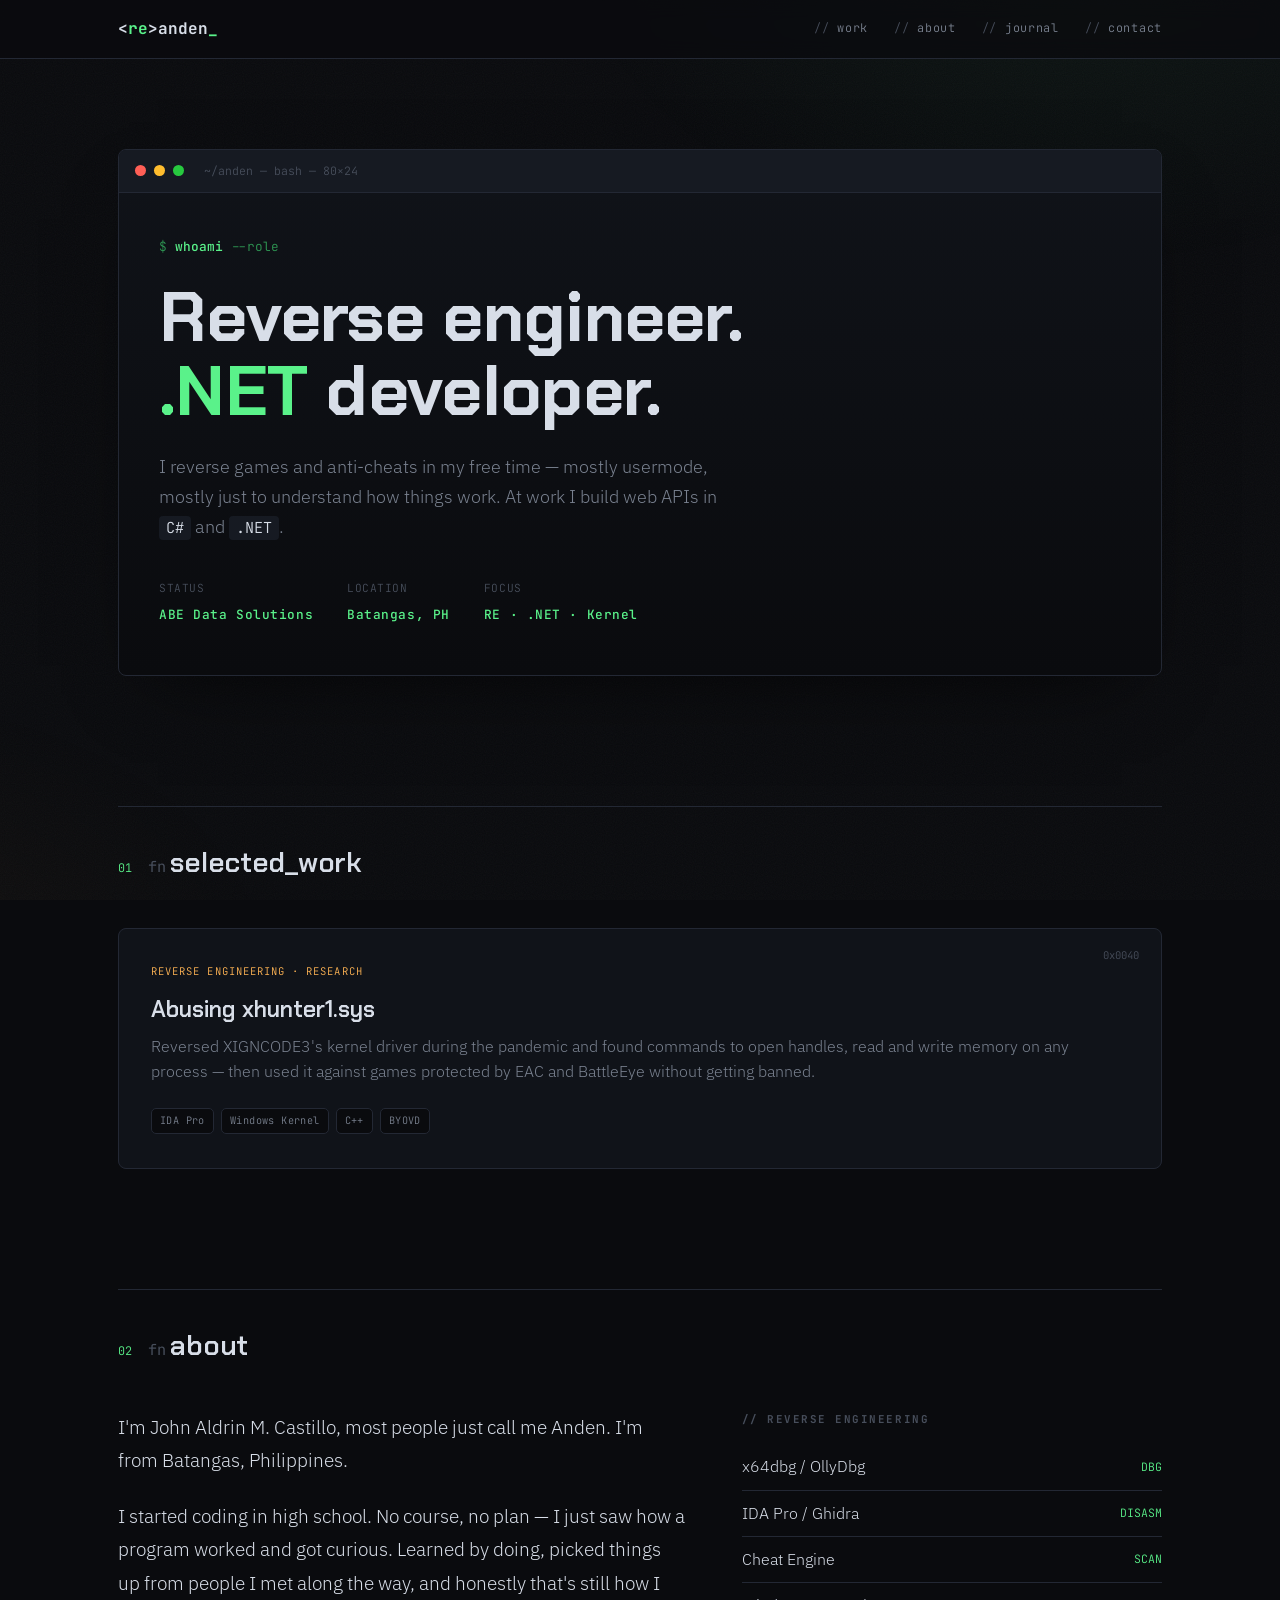
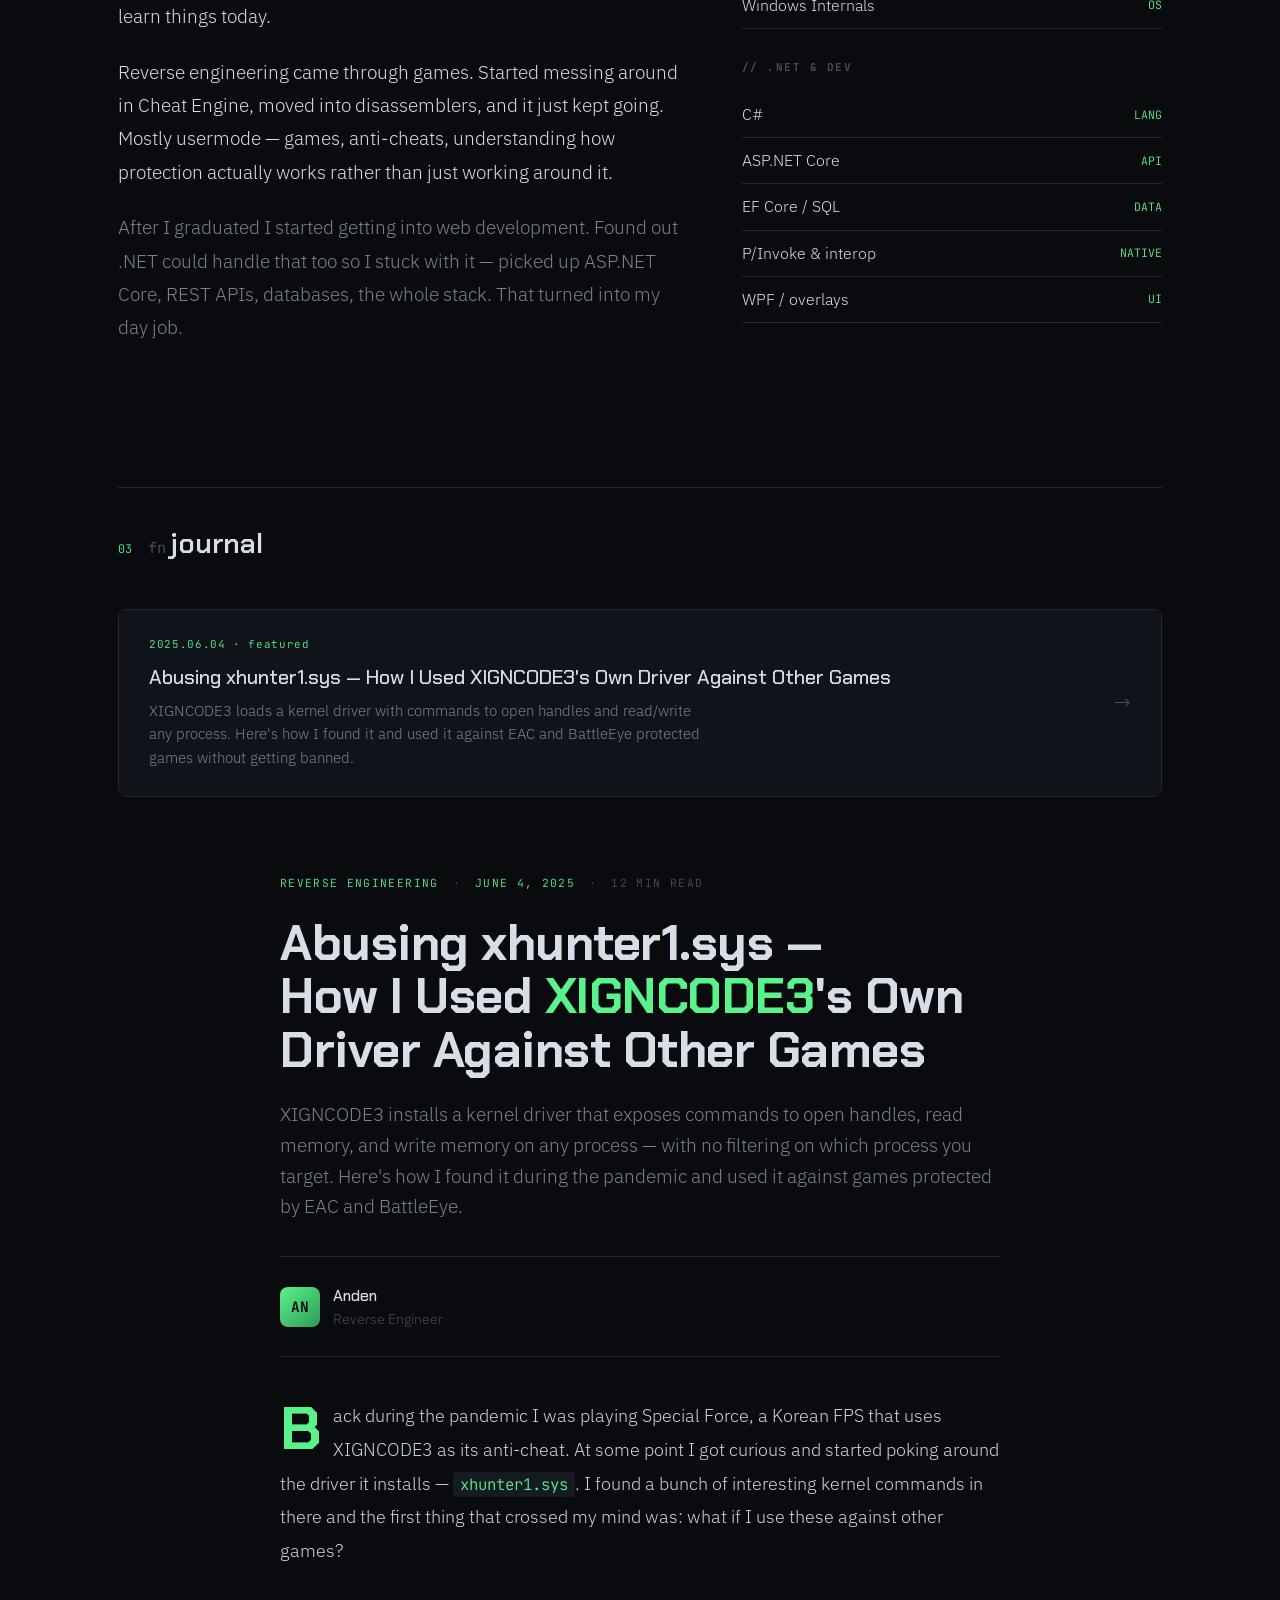
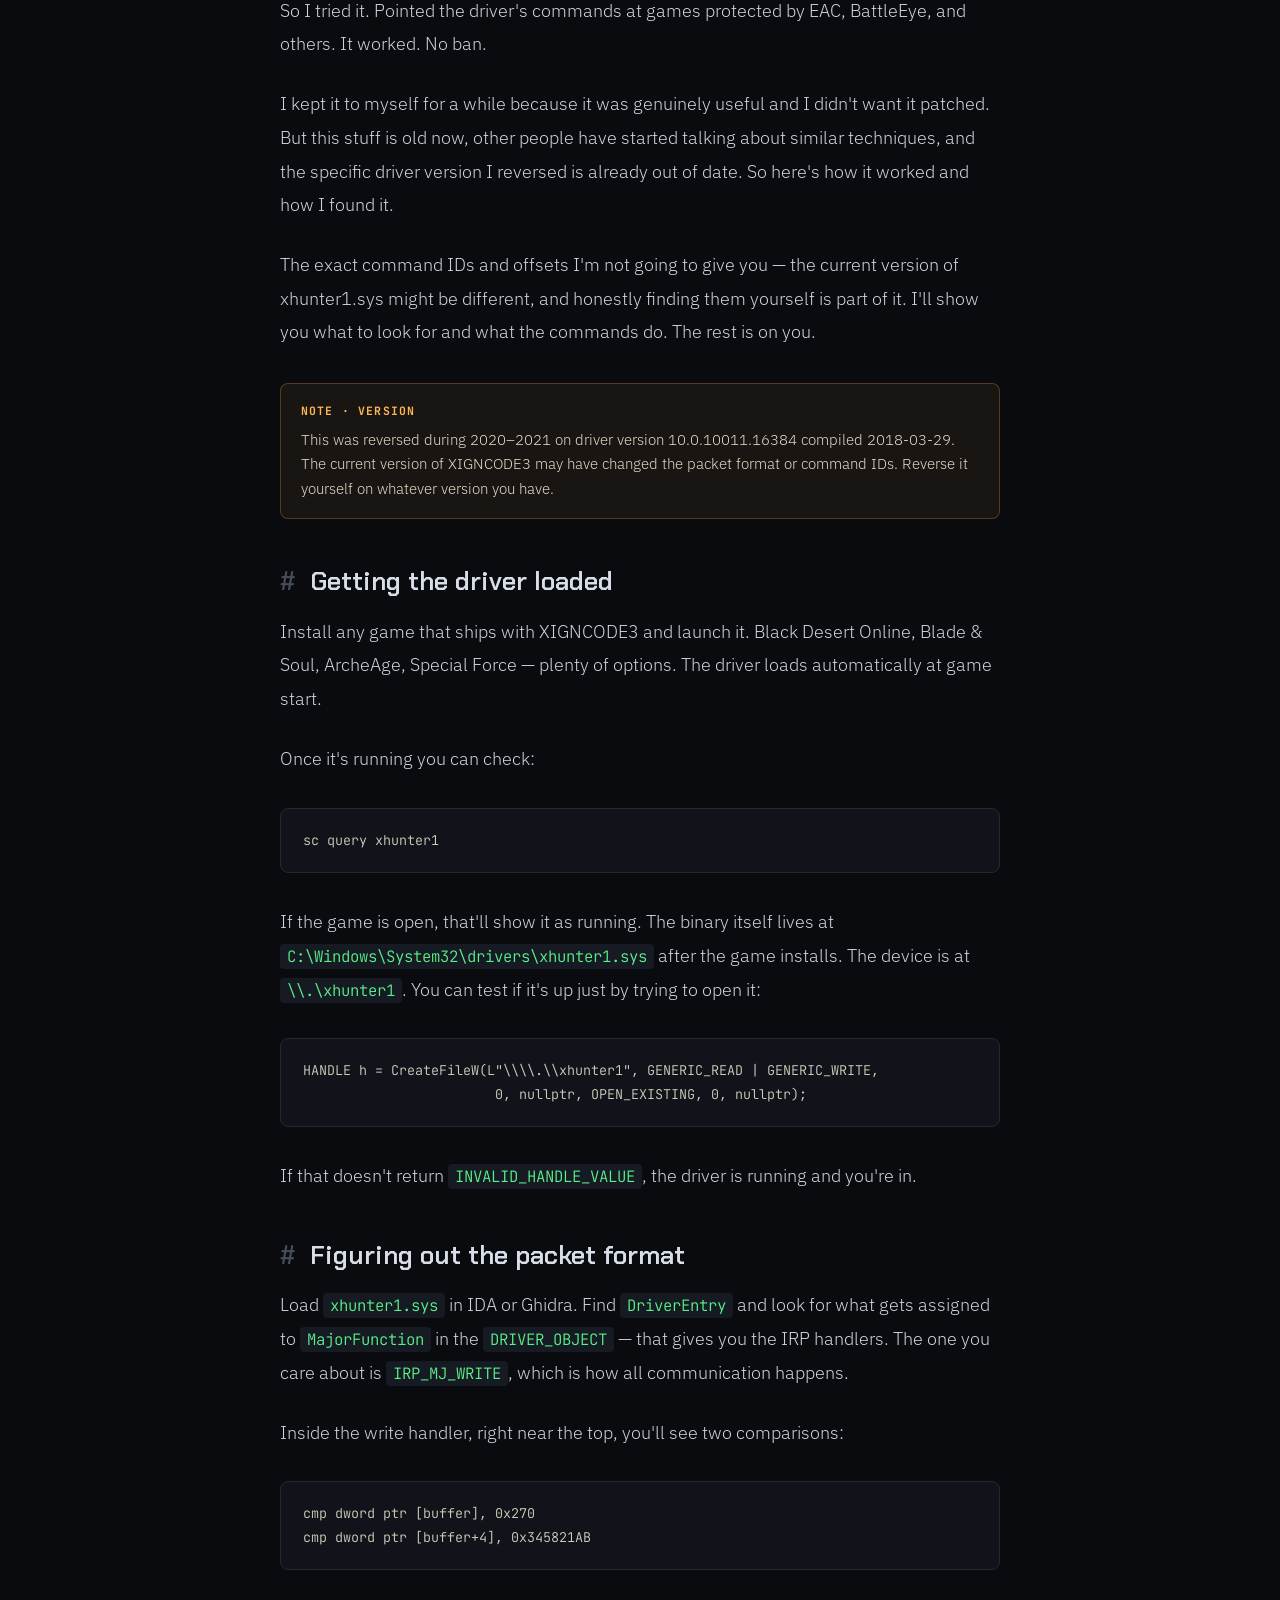
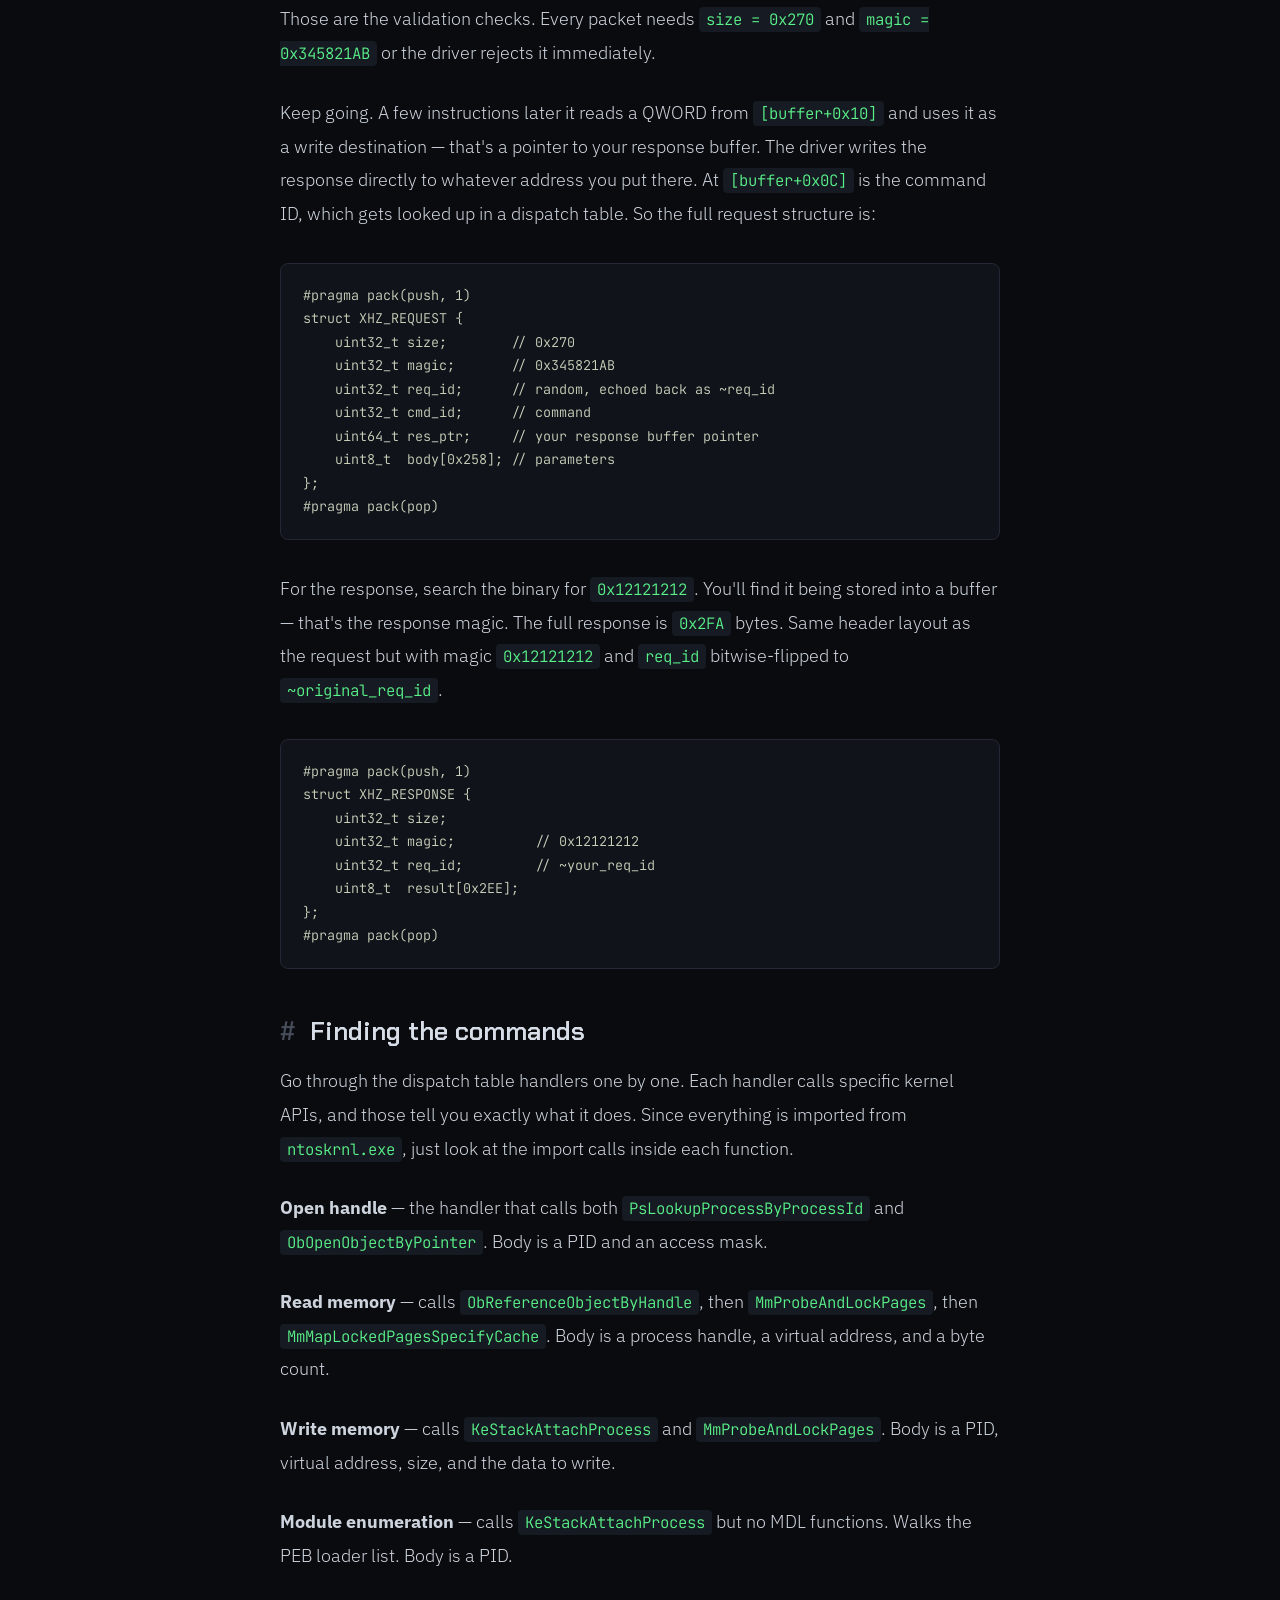
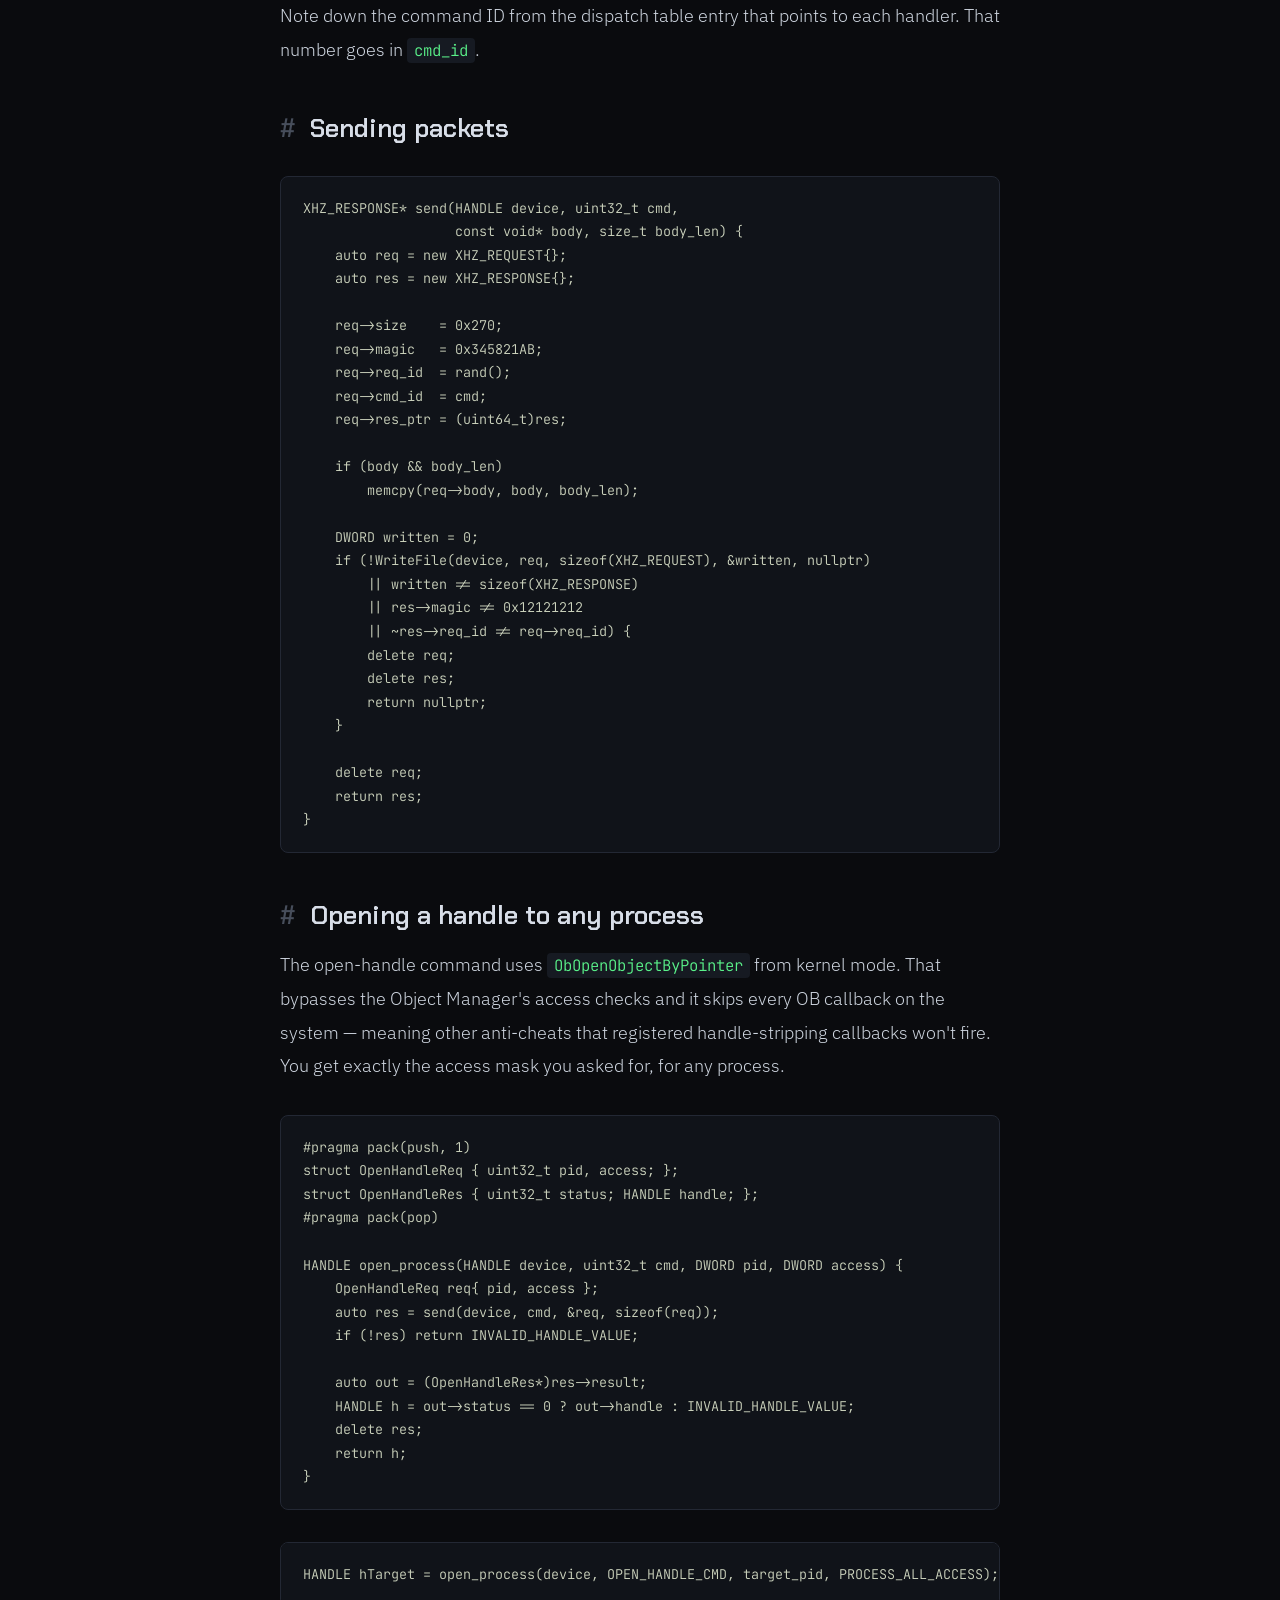
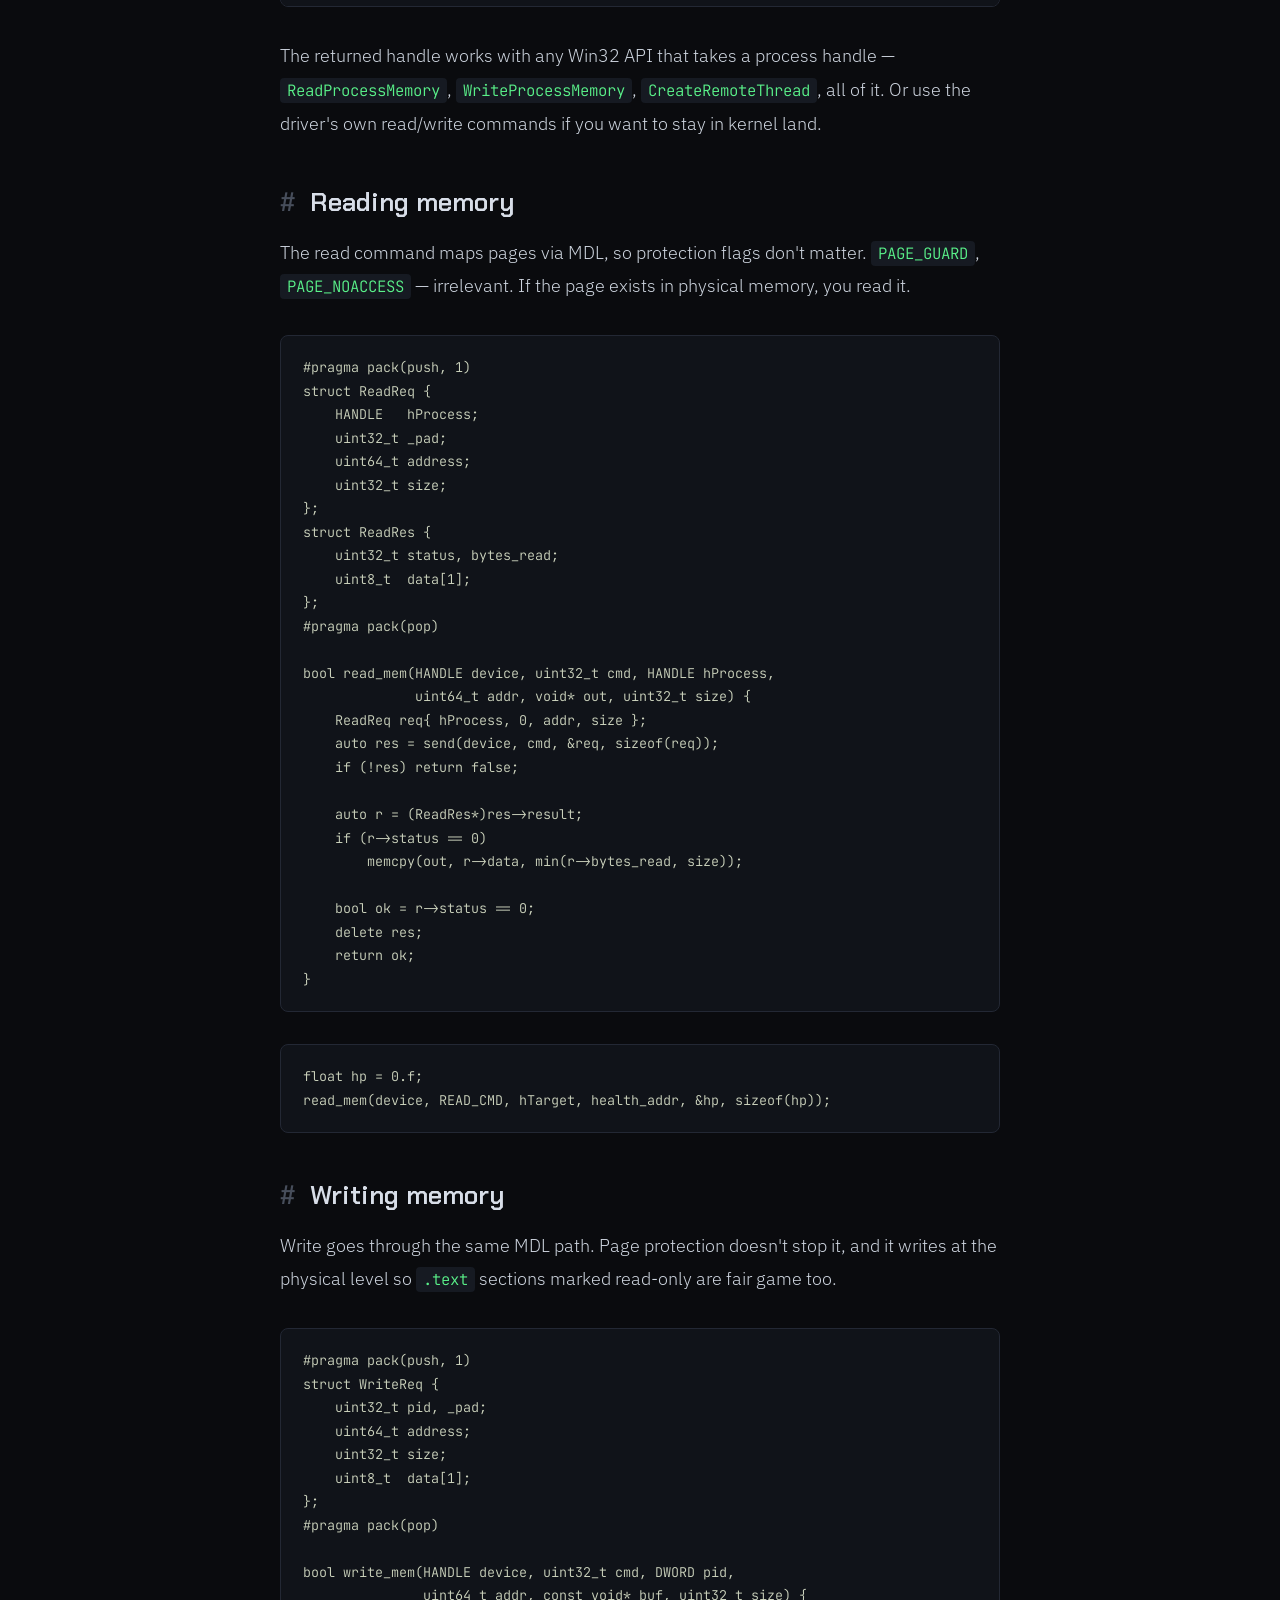
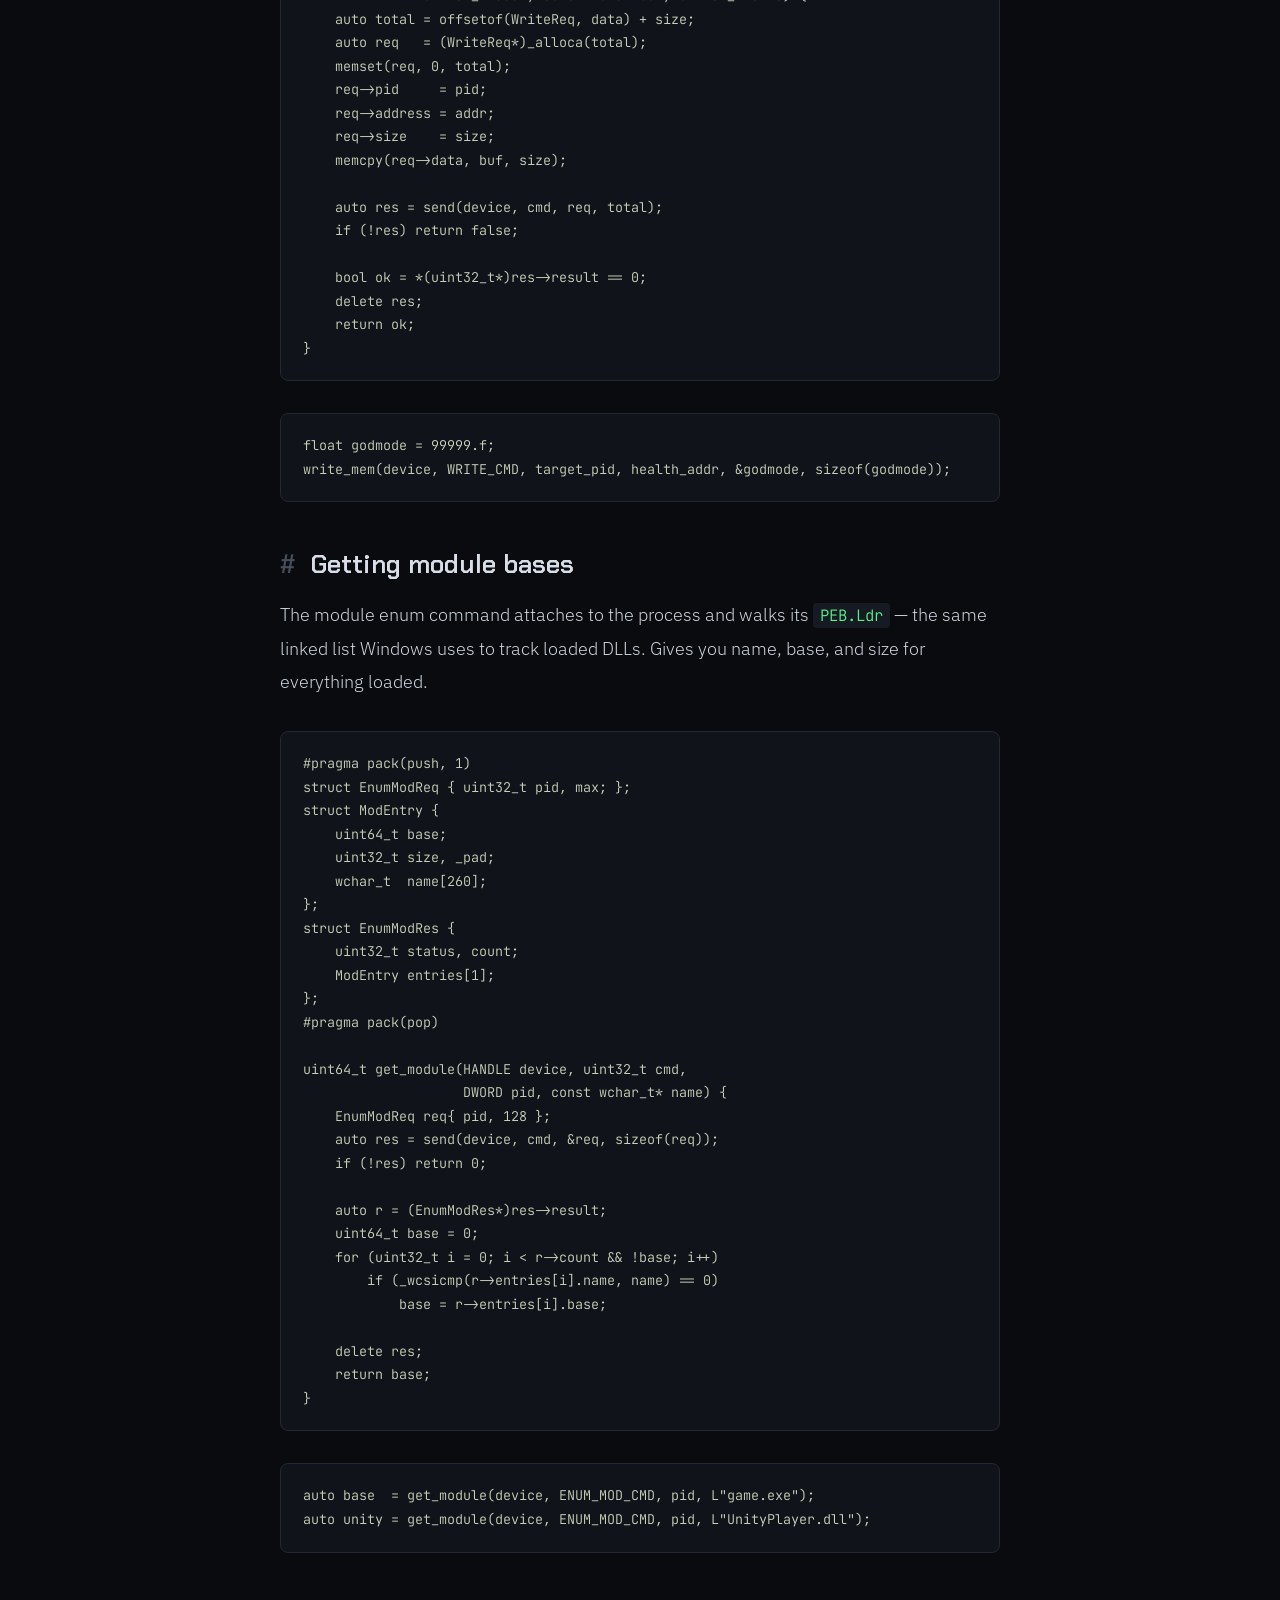
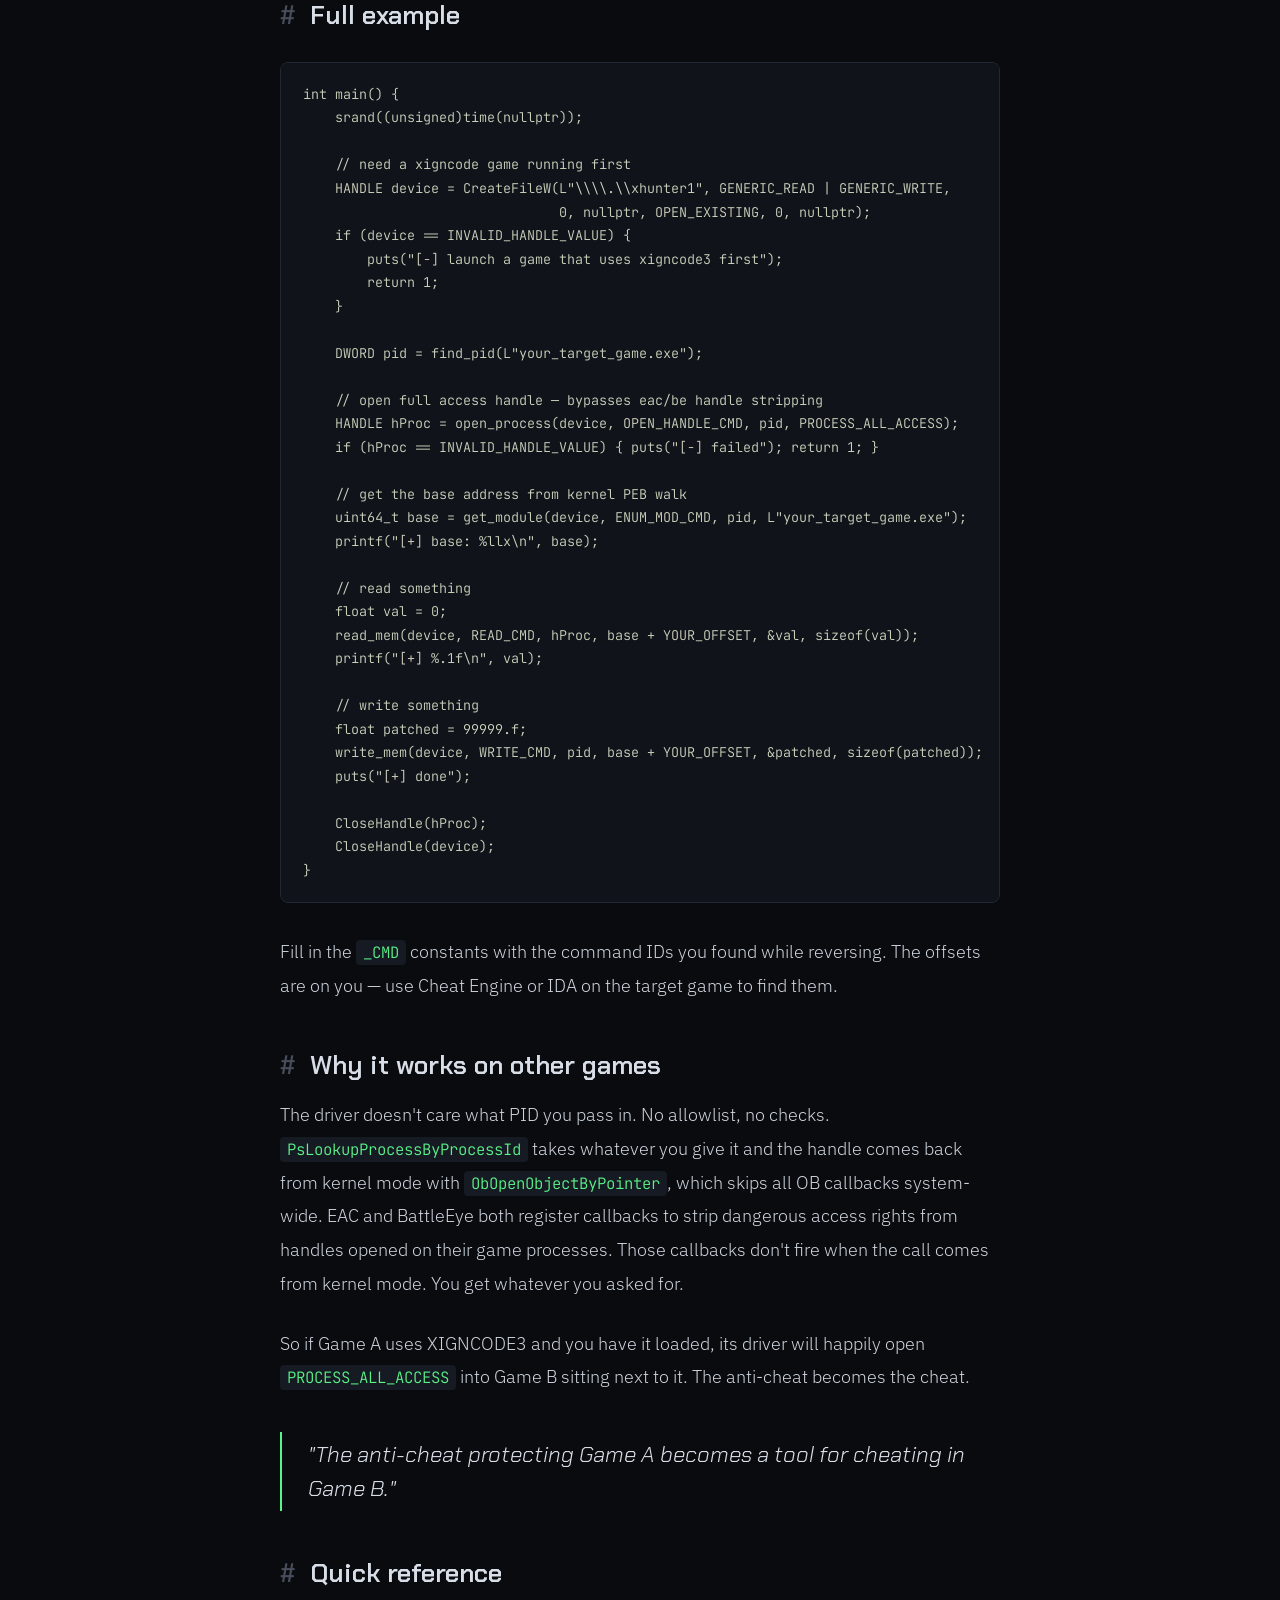
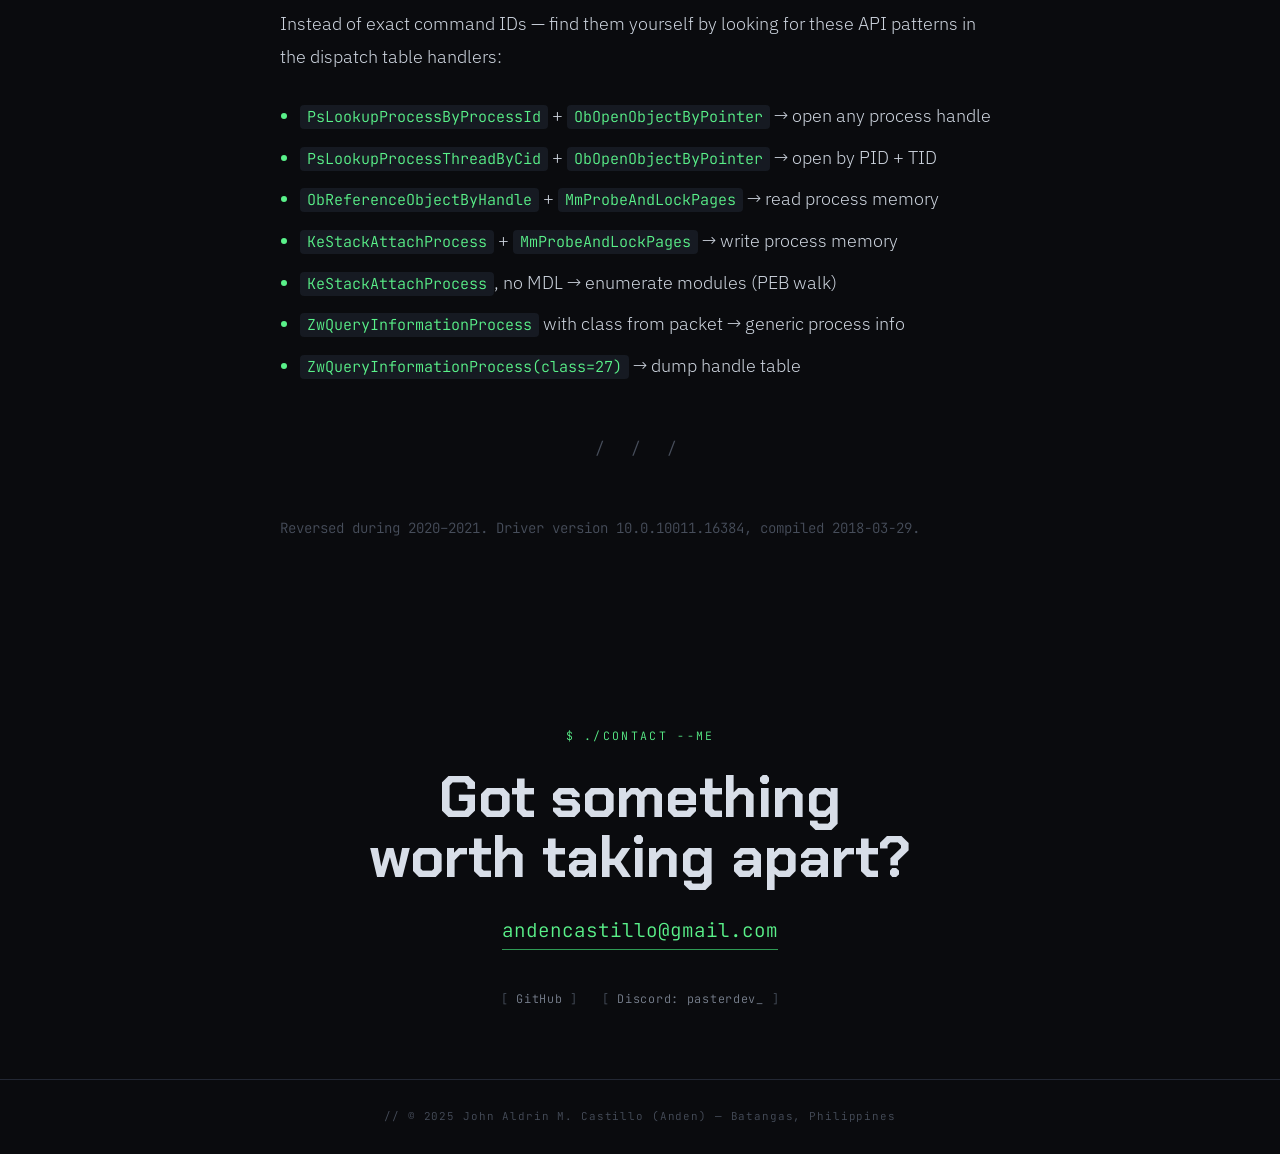
==== index.html @ dd117fe6 "init" ====
<!DOCTYPE html>
<html lang="en">
<head>
<meta charset="UTF-8">
<meta name="viewport" content="width=device-width, initial-scale=1.0">
<title>Anden — Reverse Engineer &amp; .NET Developer</title>
<link rel="preconnect" href="https://fonts.googleapis.com">
<link rel="preconnect" href="https://fonts.gstatic.com" crossorigin>
<link href="https://fonts.googleapis.com/css2?family=Chakra+Petch:wght@400;500;600;700&family=IBM+Plex+Sans:wght@300;400;500&family=JetBrains+Mono:wght@400;500;700&display=swap" rel="stylesheet">
<style>
  :root{
    --bg:#0a0b0e;
    --bg-soft:#101319;
    --surface:#161a22;
    --surface-2:#1c212b;
    --line:#232834;
    --text:#d8dee8;
    --muted:#79818f;
    --faint:#474e5b;
    --accent:#5af28a;
    --accent-dim:#2f9a55;
    --warn:#ffb454;
    --mono:"JetBrains Mono",monospace;
    --disp:"Chakra Petch",sans-serif;
    --body:"IBM Plex Sans",system-ui,sans-serif;
  }
  *{margin:0;padding:0;box-sizing:border-box}
  html{scroll-behavior:smooth}
  body{background:var(--bg);color:var(--text);font-family:var(--body);font-weight:300;line-height:1.6;-webkit-font-smoothing:antialiased;overflow-x:hidden}
  body::before{content:"";position:fixed;inset:0;z-index:0;pointer-events:none;
    background:radial-gradient(900px 600px at 85% -10%, rgba(90,242,138,.06), transparent 60%),radial-gradient(700px 500px at -10% 110%, rgba(255,180,84,.04), transparent 60%)}
  body::after{content:"";position:fixed;inset:0;z-index:0;pointer-events:none;opacity:.04;
    background-image:url("data:image/svg+xml,%3Csvg xmlns='http://www.w3.org/2000/svg' width='120' height='120'%3E%3Cfilter id='n'%3E%3CfeTurbulence type='fractalNoise' baseFrequency='.9' numOctaves='2'/%3E%3C/filter%3E%3Crect width='100%25' height='100%25' filter='url(%23n)'/%3E%3C/svg%3E")}
  .progress{position:fixed;top:0;left:0;height:2px;width:0;background:var(--accent);z-index:60;box-shadow:0 0 8px var(--accent)}
  .wrap{position:relative;z-index:1;max-width:1100px;margin:0 auto;padding:0 28px}

  /* nav */
  nav{position:sticky;top:0;z-index:50;backdrop-filter:blur(10px);background:rgba(10,11,14,.72);border-bottom:1px solid var(--line)}
  .nav-inner{display:flex;align-items:center;justify-content:space-between;padding:16px 28px;max-width:1100px;margin:0 auto}
  .logo{font-family:var(--mono);font-weight:700;font-size:1rem}
  .logo .br{color:var(--accent)}
  .logo .cur{color:var(--accent);animation:blink 1.1s steps(1) infinite}
  @keyframes blink{50%{opacity:0}}
  .nav-links{display:flex;gap:26px;font-family:var(--mono);font-size:.74rem;letter-spacing:.06em}
  .nav-links a{color:var(--muted);text-decoration:none;transition:color .25s}
  .nav-links a::before{content:"// ";color:var(--faint)}
  .nav-links a:hover{color:var(--accent)}
  @media(max-width:680px){.nav-links{display:none}}

  /* hero */
  header{padding:90px 0 70px}
  .term-card{border:1px solid var(--line);border-radius:8px;background:linear-gradient(180deg,var(--bg-soft),var(--bg));overflow:hidden;box-shadow:0 30px 80px -40px rgba(0,0,0,.8)}
  .term-bar{display:flex;align-items:center;gap:8px;padding:12px 16px;border-bottom:1px solid var(--line);background:var(--surface)}
  .term-bar i{width:11px;height:11px;border-radius:50%;display:inline-block}
  .term-bar i:nth-child(1){background:#ff5f56}.term-bar i:nth-child(2){background:#ffbd2e}.term-bar i:nth-child(3){background:#27c93f}
  .term-bar .path{margin-left:12px;font-family:var(--mono);font-size:.72rem;color:var(--faint)}
  .term-body{padding:44px 40px 50px}
  @media(max-width:560px){.term-body{padding:32px 22px}}
  .prompt{font-family:var(--mono);font-size:.8rem;color:var(--accent-dim);margin-bottom:24px}
  .prompt b{color:var(--accent);font-weight:500}
  .hero-title{font-family:var(--disp);font-weight:700;font-size:clamp(2.3rem,7vw,4.4rem);line-height:1.04;letter-spacing:-.01em}
  .hero-title em{font-style:normal;color:var(--accent)}
  .hero-sub{max-width:560px;margin-top:24px;font-size:1.1rem;color:var(--muted);line-height:1.7}
  .hero-sub code{font-family:var(--mono);color:var(--text);background:var(--surface);padding:2px 7px;border-radius:4px;font-size:.86em}
  .meta-row{display:flex;gap:34px;margin-top:38px;flex-wrap:wrap;font-family:var(--mono);font-size:.7rem;letter-spacing:.05em;color:var(--faint)}
  .meta-row b{display:block;color:var(--accent);font-weight:500;margin-top:7px;font-size:.8rem}

  .fade{opacity:0;transform:translateY(22px);animation:rise .85s cubic-bezier(.2,.7,.2,1) forwards}
  @keyframes rise{to{opacity:1;transform:none}}
  .d1{animation-delay:.05s}.d2{animation-delay:.16s}.d3{animation-delay:.28s}.d4{animation-delay:.4s}

  /* section heads */
  section{padding:60px 0}
  .sec-head{display:flex;align-items:baseline;gap:16px;margin:0 0 42px;padding-top:34px;border-top:1px solid var(--line)}
  .sec-num{font-family:var(--mono);font-size:.74rem;color:var(--accent)}
  .sec-title{font-family:var(--disp);font-weight:600;font-size:1.75rem;letter-spacing:-.01em}
  .sec-title b{color:var(--faint);font-family:var(--mono);font-size:.95rem;font-weight:400;margin-right:5px}

  /* projects */
  .work{display:grid;grid-template-columns:repeat(2,1fr);gap:1px;background:var(--line);border:1px solid var(--line);border-radius:8px;overflow:hidden}
  @media(max-width:720px){.work{grid-template-columns:1fr}}
  .card{background:var(--bg-soft);padding:34px 32px;transition:background .3s;position:relative;overflow:hidden}
  .card:hover{background:var(--surface)}
  .card .addr{font-family:var(--mono);font-size:.66rem;color:var(--faint);position:absolute;top:18px;right:22px}
  .card-tag{font-family:var(--mono);font-size:.66rem;letter-spacing:.1em;text-transform:uppercase;color:var(--accent);margin-bottom:16px}
  .card-tag.amber{color:var(--warn)}
  .card-title{font-family:var(--disp);font-weight:600;font-size:1.45rem;line-height:1.12;margin-bottom:12px}
  .card-desc{color:var(--muted);font-size:.98rem;max-width:94%}
  .stack-line{margin-top:24px;display:flex;flex-wrap:wrap;gap:7px}
  .chip{font-family:var(--mono);font-size:.64rem;letter-spacing:.04em;color:var(--muted);border:1px solid var(--line);border-radius:5px;padding:4px 8px;background:var(--bg)}

  /* about + stack */
  .about-grid{display:grid;grid-template-columns:1.35fr 1fr;gap:56px}
  @media(max-width:720px){.about-grid{grid-template-columns:1fr;gap:34px}}
  .about-body p{font-size:1.16rem;line-height:1.8;color:var(--text);margin-bottom:22px;font-weight:300}
  .about-body p:last-child{color:var(--muted)}
  .about-body code{font-family:var(--mono);color:var(--accent);background:var(--surface);padding:2px 7px;border-radius:4px;font-size:.84em}
  .stack h4{font-family:var(--mono);font-size:.68rem;letter-spacing:.14em;text-transform:uppercase;color:var(--faint);margin:0 0 16px}
  .stack h4:not(:first-child){margin-top:30px}
  .stack ul{list-style:none}
  .stack li{padding:10px 0;border-bottom:1px solid var(--line);font-size:.98rem;display:flex;justify-content:space-between;align-items:center}
  .stack li span{color:var(--accent);font-family:var(--mono);font-size:.72rem}

  /* journal previews */
  .posts{display:grid;gap:1px;background:var(--line);border:1px solid var(--line);border-radius:8px;overflow:hidden}
  .post-row{background:var(--bg-soft);padding:26px 30px;display:flex;justify-content:space-between;align-items:center;gap:24px;text-decoration:none;transition:background .3s}
  .post-row:hover{background:var(--surface)}
  .post-row .pdate{font-family:var(--mono);font-size:.68rem;color:var(--accent);letter-spacing:.06em;margin-bottom:8px}
  .post-row h3{font-family:var(--disp);font-weight:500;font-size:1.25rem;color:var(--text)}
  .post-row p{color:var(--muted);font-size:.92rem;margin-top:6px;max-width:560px}
  .post-row .arrow{color:var(--faint);font-size:1.3rem;transition:color .3s,transform .3s;flex-shrink:0}
  .post-row:hover .arrow{color:var(--accent);transform:translateX(4px)}

  /* featured full article */
  .article{max-width:720px;margin:0 auto;padding-top:14px}
  .post-meta{font-family:var(--mono);font-size:.7rem;letter-spacing:.12em;text-transform:uppercase;color:var(--accent);margin-bottom:24px;display:flex;gap:14px;flex-wrap:wrap}
  .post-meta .dot,.post-meta .read{color:var(--faint)}
  .article h1{font-family:var(--disp);font-weight:700;font-size:clamp(2rem,5.5vw,3.1rem);line-height:1.08;letter-spacing:-.01em}
  .article h1 em{font-style:normal;color:var(--accent)}
  .dek{margin-top:22px;font-size:1.2rem;line-height:1.6;color:var(--muted)}
  .byline{display:flex;align-items:center;gap:13px;margin-top:34px;padding:26px 0;border-top:1px solid var(--line);border-bottom:1px solid var(--line)}
  .avatar{width:40px;height:40px;border-radius:8px;background:linear-gradient(135deg,var(--accent),var(--accent-dim));flex-shrink:0;display:flex;align-items:center;justify-content:center;font-family:var(--mono);font-weight:700;color:var(--bg);font-size:.9rem}
  .byline .who{font-family:var(--disp);font-weight:500;font-size:.98rem}
  .byline .role{font-size:.86rem;color:var(--faint)}
  .abody{padding:42px 0 10px}
  .abody p{font-size:1.14rem;line-height:1.85;margin-bottom:26px;color:#cdd4de;font-weight:300}
  .abody p:first-of-type::first-letter{font-family:var(--disp);font-weight:700;float:left;font-size:3.8rem;line-height:.78;padding:6px 12px 0 0;color:var(--accent)}
  .abody h2{font-family:var(--disp);font-weight:600;font-size:1.6rem;margin:48px 0 18px;line-height:1.15}
  .abody h2::before{content:"# ";color:var(--faint);font-family:var(--mono)}
  .abody a{color:var(--accent);text-decoration:none;border-bottom:1px solid var(--accent-dim)}
  .abody ul{margin:0 0 26px 20px}
  .abody li{font-size:1.1rem;line-height:1.8;margin-bottom:10px;color:#cdd4de}
  .abody li::marker{color:var(--accent)}
  .abody code{font-family:var(--mono);font-size:.86em;background:var(--surface);padding:2px 7px;border-radius:4px;color:var(--accent)}
  blockquote{margin:38px 0;padding:6px 0 6px 26px;border-left:2px solid var(--accent);font-family:var(--disp);font-style:italic;font-size:1.4rem;line-height:1.5;color:var(--text)}
  pre{background:var(--bg-soft);border:1px solid var(--line);border-radius:8px;padding:20px 22px;overflow-x:auto;margin:32px 0;font-family:var(--mono);font-size:.84rem;line-height:1.75;color:#cdd4be}
  pre .c{color:var(--faint)}.pre .s{color:var(--warn)}
  pre .k{color:var(--accent)}.pre .t{color:#69b7ff}
  .note{display:flex;gap:14px;background:rgba(255,180,84,.06);border:1px solid rgba(255,180,84,.25);border-radius:8px;padding:18px 20px;margin:34px 0;font-size:.96rem;color:#e6dcc9}
  .note b{color:var(--warn);font-family:var(--mono);font-size:.72rem;letter-spacing:.1em;text-transform:uppercase;display:block;margin-bottom:6px}
  .divider{text-align:center;margin:54px 0;color:var(--faint);font-family:var(--mono);letter-spacing:.5em}

  /* contact */
  .contact{text-align:center;padding:90px 0 70px}
  .contact .eyebrow{font-family:var(--mono);font-size:.72rem;letter-spacing:.2em;text-transform:uppercase;color:var(--accent);margin-bottom:22px}
  .contact h2{font-family:var(--disp);font-weight:700;font-size:clamp(2rem,6vw,3.6rem);line-height:1.05}
  .contact a.mail{display:inline-block;margin-top:26px;font-family:var(--mono);font-size:1.2rem;color:var(--accent);text-decoration:none;border-bottom:1px solid var(--accent-dim);padding-bottom:4px;transition:opacity .25s}
  .contact a.mail:hover{opacity:.7}
  .socials{display:flex;gap:24px;justify-content:center;margin-top:40px;font-family:var(--mono);font-size:.74rem;letter-spacing:.06em}
  .socials a{color:var(--muted);text-decoration:none;transition:color .25s}
  .socials a::before{content:"[ ";color:var(--faint)}.socials a::after{content:" ]";color:var(--faint)}
  .socials a:hover{color:var(--accent)}

  footer{border-top:1px solid var(--line);padding:28px 0;text-align:center;font-family:var(--mono);font-size:.68rem;letter-spacing:.08em;color:var(--faint);position:relative;z-index:1}
</style>
</head>
<body>

<div class="progress" id="progress"></div>

<nav>
  <div class="nav-inner">
    <div class="logo">&lt;<span class="br">re</span>&gt;anden<span class="cur">_</span></div>
    <div class="nav-links">
      <a href="#work">work</a>
      <a href="#about">about</a>
      <a href="#journal">journal</a>
      <a href="#contact">contact</a>
    </div>
  </div>
</nav>

<!-- ===================== HERO ===================== -->
<header>
  <div class="wrap">
    <div class="term-card fade d1">
      <div class="term-bar">
        <i></i><i></i><i></i>
        <span class="path">~/anden — bash — 80×24</span>
      </div>
      <div class="term-body">
        <div class="prompt">$ <b>whoami</b> --role</div>
        <h1 class="hero-title">Reverse engineer.<br><em>.NET</em> developer.</h1>
        <p class="hero-sub">I reverse games and anti-cheats in my free time — mostly usermode, mostly just to understand how things work. At work I build web APIs in <code>C#</code> and <code>.NET</code>.</p>
        <div class="meta-row">
          <div>STATUS<b>ABE Data Solutions</b></div>
          <div>LOCATION<b>Batangas, PH</b></div>
          <div>FOCUS<b>RE · .NET · Kernel</b></div>
        </div>
      </div>
    </div>
  </div>
</header>


<!-- ===================== WORK ===================== -->
<section id="work">
  <div class="wrap">
    <div class="sec-head">
      <span class="sec-num">01</span>
      <h2 class="sec-title"><b>fn</b>selected_work</h2>
    </div>
    <div class="work" style="grid-template-columns:1fr">
      <article class="card">
        <span class="addr">0x0040</span>
        <div class="card-tag amber">Reverse Engineering · Research</div>
        <h3 class="card-title">Abusing xhunter1.sys</h3>
        <p class="card-desc">Reversed XIGNCODE3's kernel driver during the pandemic and found commands to open handles, read and write memory on any process — then used it against games protected by EAC and BattleEye without getting banned.</p>
        <div class="stack-line">
          <span class="chip">IDA Pro</span>
          <span class="chip">Windows Kernel</span>
          <span class="chip">C++</span>
          <span class="chip">BYOVD</span>
        </div>
      </article>
    </div>
  </div>
</section>

<!-- ===================== ABOUT ===================== -->
<section id="about">
  <div class="wrap">
    <div class="sec-head">
      <span class="sec-num">02</span>
      <h2 class="sec-title"><b>fn</b>about</h2>
    </div>
    <div class="about-grid">
      <div class="about-body">
        <p>I'm John Aldrin M. Castillo, most people just call me Anden. I'm from Batangas, Philippines.</p>
        <p>I started coding in high school. No course, no plan — I just saw how a program worked and got curious. Learned by doing, picked things up from people I met along the way, and honestly that's still how I learn things today.</p>
        <p>Reverse engineering came through games. Started messing around in Cheat Engine, moved into disassemblers, and it just kept going. Mostly usermode — games, anti-cheats, understanding how protection actually works rather than just working around it.</p>
        <p>After I graduated I started getting into web development. Found out .NET could handle that too so I stuck with it — picked up ASP.NET Core, REST APIs, databases, the whole stack. That turned into my day job.</p>
      </div>
      <div class="stack">
        <h4>// reverse engineering</h4>
        <ul>
          <li>x64dbg / OllyDbg <span>DBG</span></li>
          <li>IDA Pro / Ghidra <span>DISASM</span></li>
          <li>Cheat Engine <span>SCAN</span></li>
          <li>Windows Internals <span>OS</span></li>
        </ul>
        <h4>// .net &amp; dev</h4>
        <ul>
          <li>C# <span>LANG</span></li>
          <li>ASP.NET Core <span>API</span></li>
          <li>EF Core / SQL <span>DATA</span></li>
          <li>P/Invoke &amp; interop <span>NATIVE</span></li>
          <li>WPF / overlays <span>UI</span></li>
        </ul>
      </div>
    </div>
  </div>
</section>

<!-- ===================== JOURNAL ===================== -->
<section id="journal">
  <div class="wrap">
    <div class="sec-head">
      <span class="sec-num">03</span>
      <h2 class="sec-title"><b>fn</b>journal</h2>
    </div>

    <!-- recent posts list -->
    <div class="posts" style="margin-bottom:64px">
      <a class="post-row" href="#featured">
        <div>
          <div class="pdate">2025.06.04 · featured</div>
          <h3>Abusing xhunter1.sys — How I Used XIGNCODE3's Own Driver Against Other Games</h3>
          <p>XIGNCODE3 loads a kernel driver with commands to open handles and read/write any process. Here's how I found it and used it against EAC and BattleEye protected games without getting banned.</p>
        </div>
        <span class="arrow">→</span>
      </a>
    </div>

    <!-- featured full article -->
    <article class="article" id="featured">
      <div class="post-meta">
        <span>Reverse Engineering</span><span class="dot">·</span>
        <span>June 4, 2025</span><span class="dot">·</span>
        <span class="read">12 min read</span>
      </div>
      <h1>Abusing xhunter1.sys —<br>How I Used <em>XIGNCODE3</em>'s Own Driver Against Other Games</h1>
      <p class="dek">XIGNCODE3 installs a kernel driver that exposes commands to open handles, read memory, and write memory on any process — with no filtering on which process you target. Here's how I found it during the pandemic and used it against games protected by EAC and BattleEye.</p>
      <div class="byline">
        <div class="avatar">AN</div>
        <div>
          <div class="who">Anden</div>
          <div class="role">Reverse Engineer</div>
        </div>
      </div>

      <div class="abody">
        <p>Back during the pandemic I was playing Special Force, a Korean FPS that uses XIGNCODE3 as its anti-cheat. At some point I got curious and started poking around the driver it installs — <code>xhunter1.sys</code>. I found a bunch of interesting kernel commands in there and the first thing that crossed my mind was: what if I use these against other games?</p>

        <p>So I tried it. Pointed the driver's commands at games protected by EAC, BattleEye, and others. It worked. No ban.</p>

        <p>I kept it to myself for a while because it was genuinely useful and I didn't want it patched. But this stuff is old now, other people have started talking about similar techniques, and the specific driver version I reversed is already out of date. So here's how it worked and how I found it.</p>

        <p>The exact command IDs and offsets I'm not going to give you — the current version of xhunter1.sys might be different, and honestly finding them yourself is part of it. I'll show you what to look for and what the commands do. The rest is on you.</p>

        <div class="note">
          <div>
            <b>Note · Version</b>
            This was reversed during 2020–2021 on driver version 10.0.10011.16384 compiled 2018-03-29. The current version of XIGNCODE3 may have changed the packet format or command IDs. Reverse it yourself on whatever version you have.
          </div>
        </div>

        <h2>Getting the driver loaded</h2>
        <p>Install any game that ships with XIGNCODE3 and launch it. Black Desert Online, Blade &amp; Soul, ArcheAge, Special Force — plenty of options. The driver loads automatically at game start.</p>

        <p>Once it's running you can check:</p>

<pre>sc query xhunter1</pre>

        <p>If the game is open, that'll show it as running. The binary itself lives at <code>C:\Windows\System32\drivers\xhunter1.sys</code> after the game installs. The device is at <code>\\.\xhunter1</code>. You can test if it's up just by trying to open it:</p>

<pre>HANDLE h = CreateFileW(L"\\\\.\\xhunter1", GENERIC_READ | GENERIC_WRITE,
                        0, nullptr, OPEN_EXISTING, 0, nullptr);</pre>

        <p>If that doesn't return <code>INVALID_HANDLE_VALUE</code>, the driver is running and you're in.</p>

        <h2>Figuring out the packet format</h2>
        <p>Load <code>xhunter1.sys</code> in IDA or Ghidra. Find <code>DriverEntry</code> and look for what gets assigned to <code>MajorFunction</code> in the <code>DRIVER_OBJECT</code> — that gives you the IRP handlers. The one you care about is <code>IRP_MJ_WRITE</code>, which is how all communication happens.</p>

        <p>Inside the write handler, right near the top, you'll see two comparisons:</p>

<pre>cmp dword ptr [buffer], 0x270
cmp dword ptr [buffer+4], 0x345821AB</pre>

        <p>Those are the validation checks. Every packet needs <code>size = 0x270</code> and <code>magic = 0x345821AB</code> or the driver rejects it immediately.</p>

        <p>Keep going. A few instructions later it reads a QWORD from <code>[buffer+0x10]</code> and uses it as a write destination — that's a pointer to your response buffer. The driver writes the response directly to whatever address you put there. At <code>[buffer+0x0C]</code> is the command ID, which gets looked up in a dispatch table. So the full request structure is:</p>

<pre>#pragma pack(push, 1)
struct XHZ_REQUEST {
    uint32_t size;        // 0x270
    uint32_t magic;       // 0x345821AB
    uint32_t req_id;      // random, echoed back as ~req_id
    uint32_t cmd_id;      // command
    uint64_t res_ptr;     // your response buffer pointer
    uint8_t  body[0x258]; // parameters
};
#pragma pack(pop)</pre>

        <p>For the response, search the binary for <code>0x12121212</code>. You'll find it being stored into a buffer — that's the response magic. The full response is <code>0x2FA</code> bytes. Same header layout as the request but with magic <code>0x12121212</code> and <code>req_id</code> bitwise-flipped to <code>~original_req_id</code>.</p>

<pre>#pragma pack(push, 1)
struct XHZ_RESPONSE {
    uint32_t size;
    uint32_t magic;          // 0x12121212
    uint32_t req_id;         // ~your_req_id
    uint8_t  result[0x2EE];
};
#pragma pack(pop)</pre>

        <h2>Finding the commands</h2>
        <p>Go through the dispatch table handlers one by one. Each handler calls specific kernel APIs, and those tell you exactly what it does. Since everything is imported from <code>ntoskrnl.exe</code>, just look at the import calls inside each function.</p>

        <p><b>Open handle</b> — the handler that calls both <code>PsLookupProcessByProcessId</code> and <code>ObOpenObjectByPointer</code>. Body is a PID and an access mask.</p>

        <p><b>Read memory</b> — calls <code>ObReferenceObjectByHandle</code>, then <code>MmProbeAndLockPages</code>, then <code>MmMapLockedPagesSpecifyCache</code>. Body is a process handle, a virtual address, and a byte count.</p>

        <p><b>Write memory</b> — calls <code>KeStackAttachProcess</code> and <code>MmProbeAndLockPages</code>. Body is a PID, virtual address, size, and the data to write.</p>

        <p><b>Module enumeration</b> — calls <code>KeStackAttachProcess</code> but no MDL functions. Walks the PEB loader list. Body is a PID.</p>

        <p>Note down the command ID from the dispatch table entry that points to each handler. That number goes in <code>cmd_id</code>.</p>

        <h2>Sending packets</h2>

<pre>XHZ_RESPONSE* send(HANDLE device, uint32_t cmd,
                   const void* body, size_t body_len) {
    auto req = new XHZ_REQUEST{};
    auto res = new XHZ_RESPONSE{};

    req-&gt;size    = 0x270;
    req-&gt;magic   = 0x345821AB;
    req-&gt;req_id  = rand();
    req-&gt;cmd_id  = cmd;
    req-&gt;res_ptr = (uint64_t)res;

    if (body &amp;&amp; body_len)
        memcpy(req-&gt;body, body, body_len);

    DWORD written = 0;
    if (!WriteFile(device, req, sizeof(XHZ_REQUEST), &amp;written, nullptr)
        || written != sizeof(XHZ_RESPONSE)
        || res-&gt;magic != 0x12121212
        || ~res-&gt;req_id != req-&gt;req_id) {
        delete req;
        delete res;
        return nullptr;
    }

    delete req;
    return res;
}</pre>

        <h2>Opening a handle to any process</h2>
        <p>The open-handle command uses <code>ObOpenObjectByPointer</code> from kernel mode. That bypasses the Object Manager's access checks and it skips every OB callback on the system — meaning other anti-cheats that registered handle-stripping callbacks won't fire. You get exactly the access mask you asked for, for any process.</p>

<pre>#pragma pack(push, 1)
struct OpenHandleReq { uint32_t pid, access; };
struct OpenHandleRes { uint32_t status; HANDLE handle; };
#pragma pack(pop)

HANDLE open_process(HANDLE device, uint32_t cmd, DWORD pid, DWORD access) {
    OpenHandleReq req{ pid, access };
    auto res = send(device, cmd, &amp;req, sizeof(req));
    if (!res) return INVALID_HANDLE_VALUE;

    auto out = (OpenHandleRes*)res-&gt;result;
    HANDLE h = out-&gt;status == 0 ? out-&gt;handle : INVALID_HANDLE_VALUE;
    delete res;
    return h;
}</pre>

<pre>HANDLE hTarget = open_process(device, OPEN_HANDLE_CMD, target_pid, PROCESS_ALL_ACCESS);</pre>

        <p>The returned handle works with any Win32 API that takes a process handle — <code>ReadProcessMemory</code>, <code>WriteProcessMemory</code>, <code>CreateRemoteThread</code>, all of it. Or use the driver's own read/write commands if you want to stay in kernel land.</p>

        <h2>Reading memory</h2>
        <p>The read command maps pages via MDL, so protection flags don't matter. <code>PAGE_GUARD</code>, <code>PAGE_NOACCESS</code> — irrelevant. If the page exists in physical memory, you read it.</p>

<pre>#pragma pack(push, 1)
struct ReadReq {
    HANDLE   hProcess;
    uint32_t _pad;
    uint64_t address;
    uint32_t size;
};
struct ReadRes {
    uint32_t status, bytes_read;
    uint8_t  data[1];
};
#pragma pack(pop)

bool read_mem(HANDLE device, uint32_t cmd, HANDLE hProcess,
              uint64_t addr, void* out, uint32_t size) {
    ReadReq req{ hProcess, 0, addr, size };
    auto res = send(device, cmd, &amp;req, sizeof(req));
    if (!res) return false;

    auto r = (ReadRes*)res-&gt;result;
    if (r-&gt;status == 0)
        memcpy(out, r-&gt;data, min(r-&gt;bytes_read, size));

    bool ok = r-&gt;status == 0;
    delete res;
    return ok;
}</pre>

<pre>float hp = 0.f;
read_mem(device, READ_CMD, hTarget, health_addr, &amp;hp, sizeof(hp));</pre>

        <h2>Writing memory</h2>
        <p>Write goes through the same MDL path. Page protection doesn't stop it, and it writes at the physical level so <code>.text</code> sections marked read-only are fair game too.</p>

<pre>#pragma pack(push, 1)
struct WriteReq {
    uint32_t pid, _pad;
    uint64_t address;
    uint32_t size;
    uint8_t  data[1];
};
#pragma pack(pop)

bool write_mem(HANDLE device, uint32_t cmd, DWORD pid,
               uint64_t addr, const void* buf, uint32_t size) {
    auto total = offsetof(WriteReq, data) + size;
    auto req   = (WriteReq*)_alloca(total);
    memset(req, 0, total);
    req-&gt;pid     = pid;
    req-&gt;address = addr;
    req-&gt;size    = size;
    memcpy(req-&gt;data, buf, size);

    auto res = send(device, cmd, req, total);
    if (!res) return false;

    bool ok = *(uint32_t*)res-&gt;result == 0;
    delete res;
    return ok;
}</pre>

<pre>float godmode = 99999.f;
write_mem(device, WRITE_CMD, target_pid, health_addr, &amp;godmode, sizeof(godmode));</pre>

        <h2>Getting module bases</h2>
        <p>The module enum command attaches to the process and walks its <code>PEB.Ldr</code> — the same linked list Windows uses to track loaded DLLs. Gives you name, base, and size for everything loaded.</p>

<pre>#pragma pack(push, 1)
struct EnumModReq { uint32_t pid, max; };
struct ModEntry {
    uint64_t base;
    uint32_t size, _pad;
    wchar_t  name[260];
};
struct EnumModRes {
    uint32_t status, count;
    ModEntry entries[1];
};
#pragma pack(pop)

uint64_t get_module(HANDLE device, uint32_t cmd,
                    DWORD pid, const wchar_t* name) {
    EnumModReq req{ pid, 128 };
    auto res = send(device, cmd, &amp;req, sizeof(req));
    if (!res) return 0;

    auto r = (EnumModRes*)res-&gt;result;
    uint64_t base = 0;
    for (uint32_t i = 0; i &lt; r-&gt;count &amp;&amp; !base; i++)
        if (_wcsicmp(r-&gt;entries[i].name, name) == 0)
            base = r-&gt;entries[i].base;

    delete res;
    return base;
}</pre>

<pre>auto base  = get_module(device, ENUM_MOD_CMD, pid, L"game.exe");
auto unity = get_module(device, ENUM_MOD_CMD, pid, L"UnityPlayer.dll");</pre>

        <h2>Full example</h2>

<pre>int main() {
    srand((unsigned)time(nullptr));

    // need a xigncode game running first
    HANDLE device = CreateFileW(L"\\\\.\\xhunter1", GENERIC_READ | GENERIC_WRITE,
                                0, nullptr, OPEN_EXISTING, 0, nullptr);
    if (device == INVALID_HANDLE_VALUE) {
        puts("[-] launch a game that uses xigncode3 first");
        return 1;
    }

    DWORD pid = find_pid(L"your_target_game.exe");

    // open full access handle — bypasses eac/be handle stripping
    HANDLE hProc = open_process(device, OPEN_HANDLE_CMD, pid, PROCESS_ALL_ACCESS);
    if (hProc == INVALID_HANDLE_VALUE) { puts("[-] failed"); return 1; }

    // get the base address from kernel PEB walk
    uint64_t base = get_module(device, ENUM_MOD_CMD, pid, L"your_target_game.exe");
    printf("[+] base: %llx\n", base);

    // read something
    float val = 0;
    read_mem(device, READ_CMD, hProc, base + YOUR_OFFSET, &amp;val, sizeof(val));
    printf("[+] %.1f\n", val);

    // write something
    float patched = 99999.f;
    write_mem(device, WRITE_CMD, pid, base + YOUR_OFFSET, &amp;patched, sizeof(patched));
    puts("[+] done");

    CloseHandle(hProc);
    CloseHandle(device);
}</pre>

        <p>Fill in the <code>_CMD</code> constants with the command IDs you found while reversing. The offsets are on you — use Cheat Engine or IDA on the target game to find them.</p>

        <h2>Why it works on other games</h2>
        <p>The driver doesn't care what PID you pass in. No allowlist, no checks. <code>PsLookupProcessByProcessId</code> takes whatever you give it and the handle comes back from kernel mode with <code>ObOpenObjectByPointer</code>, which skips all OB callbacks system-wide. EAC and BattleEye both register callbacks to strip dangerous access rights from handles opened on their game processes. Those callbacks don't fire when the call comes from kernel mode. You get whatever you asked for.</p>

        <p>So if Game A uses XIGNCODE3 and you have it loaded, its driver will happily open <code>PROCESS_ALL_ACCESS</code> into Game B sitting next to it. The anti-cheat becomes the cheat.</p>

        <blockquote>"The anti-cheat protecting Game A becomes a tool for cheating in Game B."</blockquote>

        <h2>Quick reference</h2>
        <p>Instead of exact command IDs — find them yourself by looking for these API patterns in the dispatch table handlers:</p>

        <ul>
          <li><code>PsLookupProcessByProcessId</code> + <code>ObOpenObjectByPointer</code> → open any process handle</li>
          <li><code>PsLookupProcessThreadByCid</code> + <code>ObOpenObjectByPointer</code> → open by PID + TID</li>
          <li><code>ObReferenceObjectByHandle</code> + <code>MmProbeAndLockPages</code> → read process memory</li>
          <li><code>KeStackAttachProcess</code> + <code>MmProbeAndLockPages</code> → write process memory</li>
          <li><code>KeStackAttachProcess</code>, no MDL → enumerate modules (PEB walk)</li>
          <li><code>ZwQueryInformationProcess</code> with class from packet → generic process info</li>
          <li><code>ZwQueryInformationProcess(class=27)</code> → dump handle table</li>
        </ul>

        <div class="divider">/ / /</div>

        <p style="font-size:.88rem;color:var(--faint);font-family:var(--mono)">Reversed during 2020–2021. Driver version 10.0.10011.16384, compiled 2018-03-29.</p>
      </div>
    </article>
  </div>
</section>

<!-- ===================== CONTACT ===================== -->
<section id="contact" class="contact">
  <div class="wrap">
    <div class="eyebrow">$ ./contact --me</div>
    <h2>Got something<br>worth taking apart?</h2>
    <a class="mail" href="mailto:andencastillo@gmail.com">andencastillo@gmail.com</a>
    <div class="socials">
      <a href="https://github.com/AndenDev" target="_blank">GitHub</a>
      <a href="#">Discord: pasterdev_</a>
    </div>
  </div>
</section>

<footer>// © 2025 John Aldrin M. Castillo (Anden) — Batangas, Philippines</footer>

<script>
  const bar = document.getElementById('progress');
  window.addEventListener('scroll', () => {
    const h = document.documentElement.scrollHeight - window.innerHeight;
    bar.style.width = (window.scrollY / h * 100) + '%';
  });
</script>

</body>
</html>
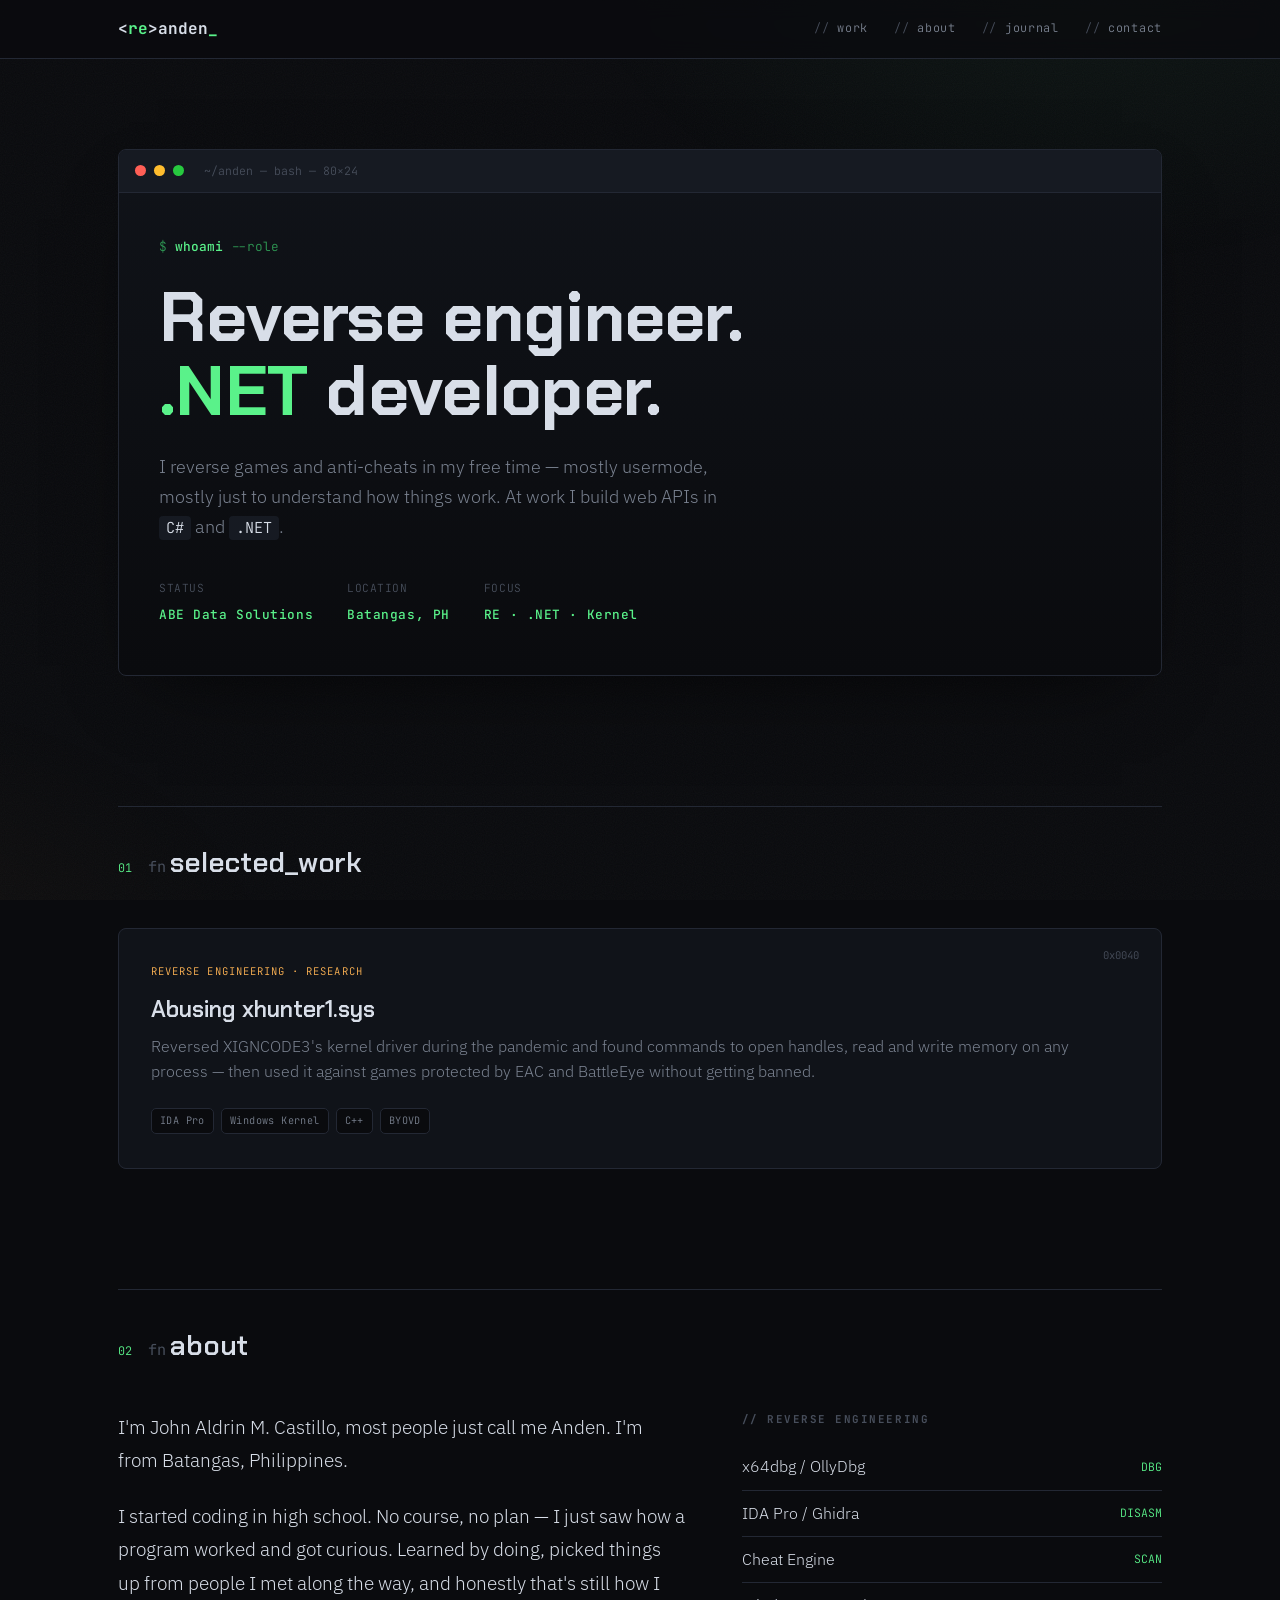
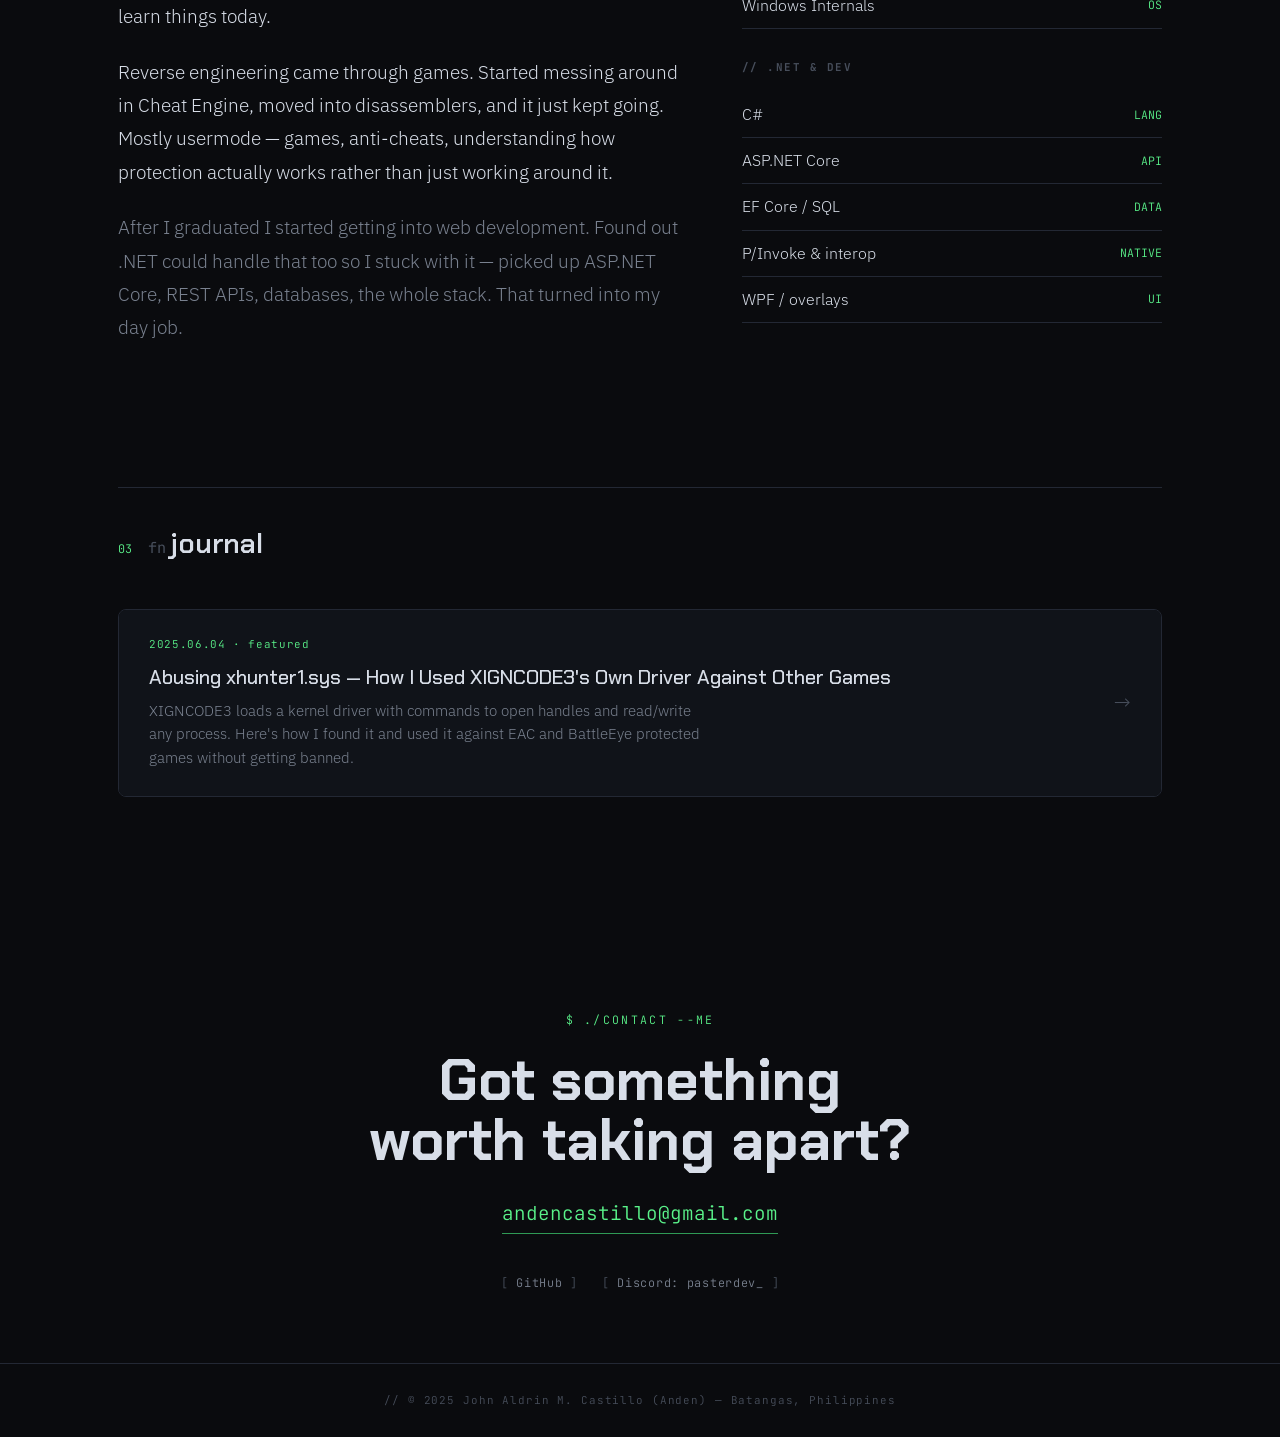
==== commit 1e77c84f: "split blog post to separate file, extract css" ====
--- a/index.html
+++ b/index.html
@@ -7,152 +7,7 @@
 <link rel="preconnect" href="https://fonts.googleapis.com">
 <link rel="preconnect" href="https://fonts.gstatic.com" crossorigin>
 <link href="https://fonts.googleapis.com/css2?family=Chakra+Petch:wght@400;500;600;700&family=IBM+Plex+Sans:wght@300;400;500&family=JetBrains+Mono:wght@400;500;700&display=swap" rel="stylesheet">
-<style>
-  :root{
-    --bg:#0a0b0e;
-    --bg-soft:#101319;
-    --surface:#161a22;
-    --surface-2:#1c212b;
-    --line:#232834;
-    --text:#d8dee8;
-    --muted:#79818f;
-    --faint:#474e5b;
-    --accent:#5af28a;
-    --accent-dim:#2f9a55;
-    --warn:#ffb454;
-    --mono:"JetBrains Mono",monospace;
-    --disp:"Chakra Petch",sans-serif;
-    --body:"IBM Plex Sans",system-ui,sans-serif;
-  }
-  *{margin:0;padding:0;box-sizing:border-box}
-  html{scroll-behavior:smooth}
-  body{background:var(--bg);color:var(--text);font-family:var(--body);font-weight:300;line-height:1.6;-webkit-font-smoothing:antialiased;overflow-x:hidden}
-  body::before{content:"";position:fixed;inset:0;z-index:0;pointer-events:none;
-    background:radial-gradient(900px 600px at 85% -10%, rgba(90,242,138,.06), transparent 60%),radial-gradient(700px 500px at -10% 110%, rgba(255,180,84,.04), transparent 60%)}
-  body::after{content:"";position:fixed;inset:0;z-index:0;pointer-events:none;opacity:.04;
-    background-image:url("data:image/svg+xml,%3Csvg xmlns='http://www.w3.org/2000/svg' width='120' height='120'%3E%3Cfilter id='n'%3E%3CfeTurbulence type='fractalNoise' baseFrequency='.9' numOctaves='2'/%3E%3C/filter%3E%3Crect width='100%25' height='100%25' filter='url(%23n)'/%3E%3C/svg%3E")}
-  .progress{position:fixed;top:0;left:0;height:2px;width:0;background:var(--accent);z-index:60;box-shadow:0 0 8px var(--accent)}
-  .wrap{position:relative;z-index:1;max-width:1100px;margin:0 auto;padding:0 28px}
-
-  /* nav */
-  nav{position:sticky;top:0;z-index:50;backdrop-filter:blur(10px);background:rgba(10,11,14,.72);border-bottom:1px solid var(--line)}
-  .nav-inner{display:flex;align-items:center;justify-content:space-between;padding:16px 28px;max-width:1100px;margin:0 auto}
-  .logo{font-family:var(--mono);font-weight:700;font-size:1rem}
-  .logo .br{color:var(--accent)}
-  .logo .cur{color:var(--accent);animation:blink 1.1s steps(1) infinite}
-  @keyframes blink{50%{opacity:0}}
-  .nav-links{display:flex;gap:26px;font-family:var(--mono);font-size:.74rem;letter-spacing:.06em}
-  .nav-links a{color:var(--muted);text-decoration:none;transition:color .25s}
-  .nav-links a::before{content:"// ";color:var(--faint)}
-  .nav-links a:hover{color:var(--accent)}
-  @media(max-width:680px){.nav-links{display:none}}
-
-  /* hero */
-  header{padding:90px 0 70px}
-  .term-card{border:1px solid var(--line);border-radius:8px;background:linear-gradient(180deg,var(--bg-soft),var(--bg));overflow:hidden;box-shadow:0 30px 80px -40px rgba(0,0,0,.8)}
-  .term-bar{display:flex;align-items:center;gap:8px;padding:12px 16px;border-bottom:1px solid var(--line);background:var(--surface)}
-  .term-bar i{width:11px;height:11px;border-radius:50%;display:inline-block}
-  .term-bar i:nth-child(1){background:#ff5f56}.term-bar i:nth-child(2){background:#ffbd2e}.term-bar i:nth-child(3){background:#27c93f}
-  .term-bar .path{margin-left:12px;font-family:var(--mono);font-size:.72rem;color:var(--faint)}
-  .term-body{padding:44px 40px 50px}
-  @media(max-width:560px){.term-body{padding:32px 22px}}
-  .prompt{font-family:var(--mono);font-size:.8rem;color:var(--accent-dim);margin-bottom:24px}
-  .prompt b{color:var(--accent);font-weight:500}
-  .hero-title{font-family:var(--disp);font-weight:700;font-size:clamp(2.3rem,7vw,4.4rem);line-height:1.04;letter-spacing:-.01em}
-  .hero-title em{font-style:normal;color:var(--accent)}
-  .hero-sub{max-width:560px;margin-top:24px;font-size:1.1rem;color:var(--muted);line-height:1.7}
-  .hero-sub code{font-family:var(--mono);color:var(--text);background:var(--surface);padding:2px 7px;border-radius:4px;font-size:.86em}
-  .meta-row{display:flex;gap:34px;margin-top:38px;flex-wrap:wrap;font-family:var(--mono);font-size:.7rem;letter-spacing:.05em;color:var(--faint)}
-  .meta-row b{display:block;color:var(--accent);font-weight:500;margin-top:7px;font-size:.8rem}
-
-  .fade{opacity:0;transform:translateY(22px);animation:rise .85s cubic-bezier(.2,.7,.2,1) forwards}
-  @keyframes rise{to{opacity:1;transform:none}}
-  .d1{animation-delay:.05s}.d2{animation-delay:.16s}.d3{animation-delay:.28s}.d4{animation-delay:.4s}
-
-  /* section heads */
-  section{padding:60px 0}
-  .sec-head{display:flex;align-items:baseline;gap:16px;margin:0 0 42px;padding-top:34px;border-top:1px solid var(--line)}
-  .sec-num{font-family:var(--mono);font-size:.74rem;color:var(--accent)}
-  .sec-title{font-family:var(--disp);font-weight:600;font-size:1.75rem;letter-spacing:-.01em}
-  .sec-title b{color:var(--faint);font-family:var(--mono);font-size:.95rem;font-weight:400;margin-right:5px}
-
-  /* projects */
-  .work{display:grid;grid-template-columns:repeat(2,1fr);gap:1px;background:var(--line);border:1px solid var(--line);border-radius:8px;overflow:hidden}
-  @media(max-width:720px){.work{grid-template-columns:1fr}}
-  .card{background:var(--bg-soft);padding:34px 32px;transition:background .3s;position:relative;overflow:hidden}
-  .card:hover{background:var(--surface)}
-  .card .addr{font-family:var(--mono);font-size:.66rem;color:var(--faint);position:absolute;top:18px;right:22px}
-  .card-tag{font-family:var(--mono);font-size:.66rem;letter-spacing:.1em;text-transform:uppercase;color:var(--accent);margin-bottom:16px}
-  .card-tag.amber{color:var(--warn)}
-  .card-title{font-family:var(--disp);font-weight:600;font-size:1.45rem;line-height:1.12;margin-bottom:12px}
-  .card-desc{color:var(--muted);font-size:.98rem;max-width:94%}
-  .stack-line{margin-top:24px;display:flex;flex-wrap:wrap;gap:7px}
-  .chip{font-family:var(--mono);font-size:.64rem;letter-spacing:.04em;color:var(--muted);border:1px solid var(--line);border-radius:5px;padding:4px 8px;background:var(--bg)}
-
-  /* about + stack */
-  .about-grid{display:grid;grid-template-columns:1.35fr 1fr;gap:56px}
-  @media(max-width:720px){.about-grid{grid-template-columns:1fr;gap:34px}}
-  .about-body p{font-size:1.16rem;line-height:1.8;color:var(--text);margin-bottom:22px;font-weight:300}
-  .about-body p:last-child{color:var(--muted)}
-  .about-body code{font-family:var(--mono);color:var(--accent);background:var(--surface);padding:2px 7px;border-radius:4px;font-size:.84em}
-  .stack h4{font-family:var(--mono);font-size:.68rem;letter-spacing:.14em;text-transform:uppercase;color:var(--faint);margin:0 0 16px}
-  .stack h4:not(:first-child){margin-top:30px}
-  .stack ul{list-style:none}
-  .stack li{padding:10px 0;border-bottom:1px solid var(--line);font-size:.98rem;display:flex;justify-content:space-between;align-items:center}
-  .stack li span{color:var(--accent);font-family:var(--mono);font-size:.72rem}
-
-  /* journal previews */
-  .posts{display:grid;gap:1px;background:var(--line);border:1px solid var(--line);border-radius:8px;overflow:hidden}
-  .post-row{background:var(--bg-soft);padding:26px 30px;display:flex;justify-content:space-between;align-items:center;gap:24px;text-decoration:none;transition:background .3s}
-  .post-row:hover{background:var(--surface)}
-  .post-row .pdate{font-family:var(--mono);font-size:.68rem;color:var(--accent);letter-spacing:.06em;margin-bottom:8px}
-  .post-row h3{font-family:var(--disp);font-weight:500;font-size:1.25rem;color:var(--text)}
-  .post-row p{color:var(--muted);font-size:.92rem;margin-top:6px;max-width:560px}
-  .post-row .arrow{color:var(--faint);font-size:1.3rem;transition:color .3s,transform .3s;flex-shrink:0}
-  .post-row:hover .arrow{color:var(--accent);transform:translateX(4px)}
-
-  /* featured full article */
-  .article{max-width:720px;margin:0 auto;padding-top:14px}
-  .post-meta{font-family:var(--mono);font-size:.7rem;letter-spacing:.12em;text-transform:uppercase;color:var(--accent);margin-bottom:24px;display:flex;gap:14px;flex-wrap:wrap}
-  .post-meta .dot,.post-meta .read{color:var(--faint)}
-  .article h1{font-family:var(--disp);font-weight:700;font-size:clamp(2rem,5.5vw,3.1rem);line-height:1.08;letter-spacing:-.01em}
-  .article h1 em{font-style:normal;color:var(--accent)}
-  .dek{margin-top:22px;font-size:1.2rem;line-height:1.6;color:var(--muted)}
-  .byline{display:flex;align-items:center;gap:13px;margin-top:34px;padding:26px 0;border-top:1px solid var(--line);border-bottom:1px solid var(--line)}
-  .avatar{width:40px;height:40px;border-radius:8px;background:linear-gradient(135deg,var(--accent),var(--accent-dim));flex-shrink:0;display:flex;align-items:center;justify-content:center;font-family:var(--mono);font-weight:700;color:var(--bg);font-size:.9rem}
-  .byline .who{font-family:var(--disp);font-weight:500;font-size:.98rem}
-  .byline .role{font-size:.86rem;color:var(--faint)}
-  .abody{padding:42px 0 10px}
-  .abody p{font-size:1.14rem;line-height:1.85;margin-bottom:26px;color:#cdd4de;font-weight:300}
-  .abody p:first-of-type::first-letter{font-family:var(--disp);font-weight:700;float:left;font-size:3.8rem;line-height:.78;padding:6px 12px 0 0;color:var(--accent)}
-  .abody h2{font-family:var(--disp);font-weight:600;font-size:1.6rem;margin:48px 0 18px;line-height:1.15}
-  .abody h2::before{content:"# ";color:var(--faint);font-family:var(--mono)}
-  .abody a{color:var(--accent);text-decoration:none;border-bottom:1px solid var(--accent-dim)}
-  .abody ul{margin:0 0 26px 20px}
-  .abody li{font-size:1.1rem;line-height:1.8;margin-bottom:10px;color:#cdd4de}
-  .abody li::marker{color:var(--accent)}
-  .abody code{font-family:var(--mono);font-size:.86em;background:var(--surface);padding:2px 7px;border-radius:4px;color:var(--accent)}
-  blockquote{margin:38px 0;padding:6px 0 6px 26px;border-left:2px solid var(--accent);font-family:var(--disp);font-style:italic;font-size:1.4rem;line-height:1.5;color:var(--text)}
-  pre{background:var(--bg-soft);border:1px solid var(--line);border-radius:8px;padding:20px 22px;overflow-x:auto;margin:32px 0;font-family:var(--mono);font-size:.84rem;line-height:1.75;color:#cdd4be}
-  pre .c{color:var(--faint)}.pre .s{color:var(--warn)}
-  pre .k{color:var(--accent)}.pre .t{color:#69b7ff}
-  .note{display:flex;gap:14px;background:rgba(255,180,84,.06);border:1px solid rgba(255,180,84,.25);border-radius:8px;padding:18px 20px;margin:34px 0;font-size:.96rem;color:#e6dcc9}
-  .note b{color:var(--warn);font-family:var(--mono);font-size:.72rem;letter-spacing:.1em;text-transform:uppercase;display:block;margin-bottom:6px}
-  .divider{text-align:center;margin:54px 0;color:var(--faint);font-family:var(--mono);letter-spacing:.5em}
-
-  /* contact */
-  .contact{text-align:center;padding:90px 0 70px}
-  .contact .eyebrow{font-family:var(--mono);font-size:.72rem;letter-spacing:.2em;text-transform:uppercase;color:var(--accent);margin-bottom:22px}
-  .contact h2{font-family:var(--disp);font-weight:700;font-size:clamp(2rem,6vw,3.6rem);line-height:1.05}
-  .contact a.mail{display:inline-block;margin-top:26px;font-family:var(--mono);font-size:1.2rem;color:var(--accent);text-decoration:none;border-bottom:1px solid var(--accent-dim);padding-bottom:4px;transition:opacity .25s}
-  .contact a.mail:hover{opacity:.7}
-  .socials{display:flex;gap:24px;justify-content:center;margin-top:40px;font-family:var(--mono);font-size:.74rem;letter-spacing:.06em}
-  .socials a{color:var(--muted);text-decoration:none;transition:color .25s}
-  .socials a::before{content:"[ ";color:var(--faint)}.socials a::after{content:" ]";color:var(--faint)}
-  .socials a:hover{color:var(--accent)}
-
-  footer{border-top:1px solid var(--line);padding:28px 0;text-align:center;font-family:var(--mono);font-size:.68rem;letter-spacing:.08em;color:var(--faint);position:relative;z-index:1}
-</style>
+<link rel="stylesheet" href="style.css">
 </head>
 <body>
 
@@ -201,7 +56,7 @@
       <h2 class="sec-title"><b>fn</b>selected_work</h2>
     </div>
     <div class="work" style="grid-template-columns:1fr">
-      <article class="card">
+      <a class="card" href="blog/xhunter1.html">
         <span class="addr">0x0040</span>
         <div class="card-tag amber">Reverse Engineering · Research</div>
         <h3 class="card-title">Abusing xhunter1.sys</h3>
@@ -212,7 +67,7 @@
           <span class="chip">C++</span>
           <span class="chip">BYOVD</span>
         </div>
-      </article>
+      </a>
     </div>
   </div>
 </section>
@@ -262,7 +117,7 @@
 
     <!-- recent posts list -->
     <div class="posts" style="margin-bottom:64px">
-      <a class="post-row" href="#featured">
+      <a class="post-row" href="blog/xhunter1.html">
         <div>
           <div class="pdate">2025.06.04 · featured</div>
           <h3>Abusing xhunter1.sys — How I Used XIGNCODE3's Own Driver Against Other Games</h3>
@@ -271,320 +126,6 @@
         <span class="arrow">→</span>
       </a>
     </div>
-
-    <!-- featured full article -->
-    <article class="article" id="featured">
-      <div class="post-meta">
-        <span>Reverse Engineering</span><span class="dot">·</span>
-        <span>June 4, 2025</span><span class="dot">·</span>
-        <span class="read">12 min read</span>
-      </div>
-      <h1>Abusing xhunter1.sys —<br>How I Used <em>XIGNCODE3</em>'s Own Driver Against Other Games</h1>
-      <p class="dek">XIGNCODE3 installs a kernel driver that exposes commands to open handles, read memory, and write memory on any process — with no filtering on which process you target. Here's how I found it during the pandemic and used it against games protected by EAC and BattleEye.</p>
-      <div class="byline">
-        <div class="avatar">AN</div>
-        <div>
-          <div class="who">Anden</div>
-          <div class="role">Reverse Engineer</div>
-        </div>
-      </div>
-
-      <div class="abody">
-        <p>Back during the pandemic I was playing Special Force, a Korean FPS that uses XIGNCODE3 as its anti-cheat. At some point I got curious and started poking around the driver it installs — <code>xhunter1.sys</code>. I found a bunch of interesting kernel commands in there and the first thing that crossed my mind was: what if I use these against other games?</p>
-
-        <p>So I tried it. Pointed the driver's commands at games protected by EAC, BattleEye, and others. It worked. No ban.</p>
-
-        <p>I kept it to myself for a while because it was genuinely useful and I didn't want it patched. But this stuff is old now, other people have started talking about similar techniques, and the specific driver version I reversed is already out of date. So here's how it worked and how I found it.</p>
-
-        <p>The exact command IDs and offsets I'm not going to give you — the current version of xhunter1.sys might be different, and honestly finding them yourself is part of it. I'll show you what to look for and what the commands do. The rest is on you.</p>
-
-        <div class="note">
-          <div>
-            <b>Note · Version</b>
-            This was reversed during 2020–2021 on driver version 10.0.10011.16384 compiled 2018-03-29. The current version of XIGNCODE3 may have changed the packet format or command IDs. Reverse it yourself on whatever version you have.
-          </div>
-        </div>
-
-        <h2>Getting the driver loaded</h2>
-        <p>Install any game that ships with XIGNCODE3 and launch it. Black Desert Online, Blade &amp; Soul, ArcheAge, Special Force — plenty of options. The driver loads automatically at game start.</p>
-
-        <p>Once it's running you can check:</p>
-
-<pre>sc query xhunter1</pre>
-
-        <p>If the game is open, that'll show it as running. The binary itself lives at <code>C:\Windows\System32\drivers\xhunter1.sys</code> after the game installs. The device is at <code>\\.\xhunter1</code>. You can test if it's up just by trying to open it:</p>
-
-<pre>HANDLE h = CreateFileW(L"\\\\.\\xhunter1", GENERIC_READ | GENERIC_WRITE,
-                        0, nullptr, OPEN_EXISTING, 0, nullptr);</pre>
-
-        <p>If that doesn't return <code>INVALID_HANDLE_VALUE</code>, the driver is running and you're in.</p>
-
-        <h2>Figuring out the packet format</h2>
-        <p>Load <code>xhunter1.sys</code> in IDA or Ghidra. Find <code>DriverEntry</code> and look for what gets assigned to <code>MajorFunction</code> in the <code>DRIVER_OBJECT</code> — that gives you the IRP handlers. The one you care about is <code>IRP_MJ_WRITE</code>, which is how all communication happens.</p>
-
-        <p>Inside the write handler, right near the top, you'll see two comparisons:</p>
-
-<pre>cmp dword ptr [buffer], 0x270
-cmp dword ptr [buffer+4], 0x345821AB</pre>
-
-        <p>Those are the validation checks. Every packet needs <code>size = 0x270</code> and <code>magic = 0x345821AB</code> or the driver rejects it immediately.</p>
-
-        <p>Keep going. A few instructions later it reads a QWORD from <code>[buffer+0x10]</code> and uses it as a write destination — that's a pointer to your response buffer. The driver writes the response directly to whatever address you put there. At <code>[buffer+0x0C]</code> is the command ID, which gets looked up in a dispatch table. So the full request structure is:</p>
-
-<pre>#pragma pack(push, 1)
-struct XHZ_REQUEST {
-    uint32_t size;        // 0x270
-    uint32_t magic;       // 0x345821AB
-    uint32_t req_id;      // random, echoed back as ~req_id
-    uint32_t cmd_id;      // command
-    uint64_t res_ptr;     // your response buffer pointer
-    uint8_t  body[0x258]; // parameters
-};
-#pragma pack(pop)</pre>
-
-        <p>For the response, search the binary for <code>0x12121212</code>. You'll find it being stored into a buffer — that's the response magic. The full response is <code>0x2FA</code> bytes. Same header layout as the request but with magic <code>0x12121212</code> and <code>req_id</code> bitwise-flipped to <code>~original_req_id</code>.</p>
-
-<pre>#pragma pack(push, 1)
-struct XHZ_RESPONSE {
-    uint32_t size;
-    uint32_t magic;          // 0x12121212
-    uint32_t req_id;         // ~your_req_id
-    uint8_t  result[0x2EE];
-};
-#pragma pack(pop)</pre>
-
-        <h2>Finding the commands</h2>
-        <p>Go through the dispatch table handlers one by one. Each handler calls specific kernel APIs, and those tell you exactly what it does. Since everything is imported from <code>ntoskrnl.exe</code>, just look at the import calls inside each function.</p>
-
-        <p><b>Open handle</b> — the handler that calls both <code>PsLookupProcessByProcessId</code> and <code>ObOpenObjectByPointer</code>. Body is a PID and an access mask.</p>
-
-        <p><b>Read memory</b> — calls <code>ObReferenceObjectByHandle</code>, then <code>MmProbeAndLockPages</code>, then <code>MmMapLockedPagesSpecifyCache</code>. Body is a process handle, a virtual address, and a byte count.</p>
-
-        <p><b>Write memory</b> — calls <code>KeStackAttachProcess</code> and <code>MmProbeAndLockPages</code>. Body is a PID, virtual address, size, and the data to write.</p>
-
-        <p><b>Module enumeration</b> — calls <code>KeStackAttachProcess</code> but no MDL functions. Walks the PEB loader list. Body is a PID.</p>
-
-        <p>Note down the command ID from the dispatch table entry that points to each handler. That number goes in <code>cmd_id</code>.</p>
-
-        <h2>Sending packets</h2>
-
-<pre>XHZ_RESPONSE* send(HANDLE device, uint32_t cmd,
-                   const void* body, size_t body_len) {
-    auto req = new XHZ_REQUEST{};
-    auto res = new XHZ_RESPONSE{};
-
-    req-&gt;size    = 0x270;
-    req-&gt;magic   = 0x345821AB;
-    req-&gt;req_id  = rand();
-    req-&gt;cmd_id  = cmd;
-    req-&gt;res_ptr = (uint64_t)res;
-
-    if (body &amp;&amp; body_len)
-        memcpy(req-&gt;body, body, body_len);
-
-    DWORD written = 0;
-    if (!WriteFile(device, req, sizeof(XHZ_REQUEST), &amp;written, nullptr)
-        || written != sizeof(XHZ_RESPONSE)
-        || res-&gt;magic != 0x12121212
-        || ~res-&gt;req_id != req-&gt;req_id) {
-        delete req;
-        delete res;
-        return nullptr;
-    }
-
-    delete req;
-    return res;
-}</pre>
-
-        <h2>Opening a handle to any process</h2>
-        <p>The open-handle command uses <code>ObOpenObjectByPointer</code> from kernel mode. That bypasses the Object Manager's access checks and it skips every OB callback on the system — meaning other anti-cheats that registered handle-stripping callbacks won't fire. You get exactly the access mask you asked for, for any process.</p>
-
-<pre>#pragma pack(push, 1)
-struct OpenHandleReq { uint32_t pid, access; };
-struct OpenHandleRes { uint32_t status; HANDLE handle; };
-#pragma pack(pop)
-
-HANDLE open_process(HANDLE device, uint32_t cmd, DWORD pid, DWORD access) {
-    OpenHandleReq req{ pid, access };
-    auto res = send(device, cmd, &amp;req, sizeof(req));
-    if (!res) return INVALID_HANDLE_VALUE;
-
-    auto out = (OpenHandleRes*)res-&gt;result;
-    HANDLE h = out-&gt;status == 0 ? out-&gt;handle : INVALID_HANDLE_VALUE;
-    delete res;
-    return h;
-}</pre>
-
-<pre>HANDLE hTarget = open_process(device, OPEN_HANDLE_CMD, target_pid, PROCESS_ALL_ACCESS);</pre>
-
-        <p>The returned handle works with any Win32 API that takes a process handle — <code>ReadProcessMemory</code>, <code>WriteProcessMemory</code>, <code>CreateRemoteThread</code>, all of it. Or use the driver's own read/write commands if you want to stay in kernel land.</p>
-
-        <h2>Reading memory</h2>
-        <p>The read command maps pages via MDL, so protection flags don't matter. <code>PAGE_GUARD</code>, <code>PAGE_NOACCESS</code> — irrelevant. If the page exists in physical memory, you read it.</p>
-
-<pre>#pragma pack(push, 1)
-struct ReadReq {
-    HANDLE   hProcess;
-    uint32_t _pad;
-    uint64_t address;
-    uint32_t size;
-};
-struct ReadRes {
-    uint32_t status, bytes_read;
-    uint8_t  data[1];
-};
-#pragma pack(pop)
-
-bool read_mem(HANDLE device, uint32_t cmd, HANDLE hProcess,
-              uint64_t addr, void* out, uint32_t size) {
-    ReadReq req{ hProcess, 0, addr, size };
-    auto res = send(device, cmd, &amp;req, sizeof(req));
-    if (!res) return false;
-
-    auto r = (ReadRes*)res-&gt;result;
-    if (r-&gt;status == 0)
-        memcpy(out, r-&gt;data, min(r-&gt;bytes_read, size));
-
-    bool ok = r-&gt;status == 0;
-    delete res;
-    return ok;
-}</pre>
-
-<pre>float hp = 0.f;
-read_mem(device, READ_CMD, hTarget, health_addr, &amp;hp, sizeof(hp));</pre>
-
-        <h2>Writing memory</h2>
-        <p>Write goes through the same MDL path. Page protection doesn't stop it, and it writes at the physical level so <code>.text</code> sections marked read-only are fair game too.</p>
-
-<pre>#pragma pack(push, 1)
-struct WriteReq {
-    uint32_t pid, _pad;
-    uint64_t address;
-    uint32_t size;
-    uint8_t  data[1];
-};
-#pragma pack(pop)
-
-bool write_mem(HANDLE device, uint32_t cmd, DWORD pid,
-               uint64_t addr, const void* buf, uint32_t size) {
-    auto total = offsetof(WriteReq, data) + size;
-    auto req   = (WriteReq*)_alloca(total);
-    memset(req, 0, total);
-    req-&gt;pid     = pid;
-    req-&gt;address = addr;
-    req-&gt;size    = size;
-    memcpy(req-&gt;data, buf, size);
-
-    auto res = send(device, cmd, req, total);
-    if (!res) return false;
-
-    bool ok = *(uint32_t*)res-&gt;result == 0;
-    delete res;
-    return ok;
-}</pre>
-
-<pre>float godmode = 99999.f;
-write_mem(device, WRITE_CMD, target_pid, health_addr, &amp;godmode, sizeof(godmode));</pre>
-
-        <h2>Getting module bases</h2>
-        <p>The module enum command attaches to the process and walks its <code>PEB.Ldr</code> — the same linked list Windows uses to track loaded DLLs. Gives you name, base, and size for everything loaded.</p>
-
-<pre>#pragma pack(push, 1)
-struct EnumModReq { uint32_t pid, max; };
-struct ModEntry {
-    uint64_t base;
-    uint32_t size, _pad;
-    wchar_t  name[260];
-};
-struct EnumModRes {
-    uint32_t status, count;
-    ModEntry entries[1];
-};
-#pragma pack(pop)
-
-uint64_t get_module(HANDLE device, uint32_t cmd,
-                    DWORD pid, const wchar_t* name) {
-    EnumModReq req{ pid, 128 };
-    auto res = send(device, cmd, &amp;req, sizeof(req));
-    if (!res) return 0;
-
-    auto r = (EnumModRes*)res-&gt;result;
-    uint64_t base = 0;
-    for (uint32_t i = 0; i &lt; r-&gt;count &amp;&amp; !base; i++)
-        if (_wcsicmp(r-&gt;entries[i].name, name) == 0)
-            base = r-&gt;entries[i].base;
-
-    delete res;
-    return base;
-}</pre>
-
-<pre>auto base  = get_module(device, ENUM_MOD_CMD, pid, L"game.exe");
-auto unity = get_module(device, ENUM_MOD_CMD, pid, L"UnityPlayer.dll");</pre>
-
-        <h2>Full example</h2>
-
-<pre>int main() {
-    srand((unsigned)time(nullptr));
-
-    // need a xigncode game running first
-    HANDLE device = CreateFileW(L"\\\\.\\xhunter1", GENERIC_READ | GENERIC_WRITE,
-                                0, nullptr, OPEN_EXISTING, 0, nullptr);
-    if (device == INVALID_HANDLE_VALUE) {
-        puts("[-] launch a game that uses xigncode3 first");
-        return 1;
-    }
-
-    DWORD pid = find_pid(L"your_target_game.exe");
-
-    // open full access handle — bypasses eac/be handle stripping
-    HANDLE hProc = open_process(device, OPEN_HANDLE_CMD, pid, PROCESS_ALL_ACCESS);
-    if (hProc == INVALID_HANDLE_VALUE) { puts("[-] failed"); return 1; }
-
-    // get the base address from kernel PEB walk
-    uint64_t base = get_module(device, ENUM_MOD_CMD, pid, L"your_target_game.exe");
-    printf("[+] base: %llx\n", base);
-
-    // read something
-    float val = 0;
-    read_mem(device, READ_CMD, hProc, base + YOUR_OFFSET, &amp;val, sizeof(val));
-    printf("[+] %.1f\n", val);
-
-    // write something
-    float patched = 99999.f;
-    write_mem(device, WRITE_CMD, pid, base + YOUR_OFFSET, &amp;patched, sizeof(patched));
-    puts("[+] done");
-
-    CloseHandle(hProc);
-    CloseHandle(device);
-}</pre>
-
-        <p>Fill in the <code>_CMD</code> constants with the command IDs you found while reversing. The offsets are on you — use Cheat Engine or IDA on the target game to find them.</p>
-
-        <h2>Why it works on other games</h2>
-        <p>The driver doesn't care what PID you pass in. No allowlist, no checks. <code>PsLookupProcessByProcessId</code> takes whatever you give it and the handle comes back from kernel mode with <code>ObOpenObjectByPointer</code>, which skips all OB callbacks system-wide. EAC and BattleEye both register callbacks to strip dangerous access rights from handles opened on their game processes. Those callbacks don't fire when the call comes from kernel mode. You get whatever you asked for.</p>
-
-        <p>So if Game A uses XIGNCODE3 and you have it loaded, its driver will happily open <code>PROCESS_ALL_ACCESS</code> into Game B sitting next to it. The anti-cheat becomes the cheat.</p>
-
-        <blockquote>"The anti-cheat protecting Game A becomes a tool for cheating in Game B."</blockquote>
-
-        <h2>Quick reference</h2>
-        <p>Instead of exact command IDs — find them yourself by looking for these API patterns in the dispatch table handlers:</p>
-
-        <ul>
-          <li><code>PsLookupProcessByProcessId</code> + <code>ObOpenObjectByPointer</code> → open any process handle</li>
-          <li><code>PsLookupProcessThreadByCid</code> + <code>ObOpenObjectByPointer</code> → open by PID + TID</li>
-          <li><code>ObReferenceObjectByHandle</code> + <code>MmProbeAndLockPages</code> → read process memory</li>
-          <li><code>KeStackAttachProcess</code> + <code>MmProbeAndLockPages</code> → write process memory</li>
-          <li><code>KeStackAttachProcess</code>, no MDL → enumerate modules (PEB walk)</li>
-          <li><code>ZwQueryInformationProcess</code> with class from packet → generic process info</li>
-          <li><code>ZwQueryInformationProcess(class=27)</code> → dump handle table</li>
-        </ul>
-
-        <div class="divider">/ / /</div>
-
-        <p style="font-size:.88rem;color:var(--faint);font-family:var(--mono)">Reversed during 2020–2021. Driver version 10.0.10011.16384, compiled 2018-03-29.</p>
-      </div>
-    </article>
   </div>
 </section>
 
--- a/style.css
+++ b/style.css
@@ -0,0 +1,144 @@
+:root{
+  --bg:#0a0b0e;
+  --bg-soft:#101319;
+  --surface:#161a22;
+  --surface-2:#1c212b;
+  --line:#232834;
+  --text:#d8dee8;
+  --muted:#79818f;
+  --faint:#474e5b;
+  --accent:#5af28a;
+  --accent-dim:#2f9a55;
+  --warn:#ffb454;
+  --mono:"JetBrains Mono",monospace;
+  --disp:"Chakra Petch",sans-serif;
+  --body:"IBM Plex Sans",system-ui,sans-serif;
+}
+*{margin:0;padding:0;box-sizing:border-box}
+html{scroll-behavior:smooth}
+body{background:var(--bg);color:var(--text);font-family:var(--body);font-weight:300;line-height:1.6;-webkit-font-smoothing:antialiased;overflow-x:hidden}
+body::before{content:"";position:fixed;inset:0;z-index:0;pointer-events:none;
+  background:radial-gradient(900px 600px at 85% -10%, rgba(90,242,138,.06), transparent 60%),radial-gradient(700px 500px at -10% 110%, rgba(255,180,84,.04), transparent 60%)}
+body::after{content:"";position:fixed;inset:0;z-index:0;pointer-events:none;opacity:.04;
+  background-image:url("data:image/svg+xml,%3Csvg xmlns='http://www.w3.org/2000/svg' width='120' height='120'%3E%3Cfilter id='n'%3E%3CfeTurbulence type='fractalNoise' baseFrequency='.9' numOctaves='2'/%3E%3C/filter%3E%3Crect width='100%25' height='100%25' filter='url(%23n)'/%3E%3C/svg%3E")}
+.progress{position:fixed;top:0;left:0;height:2px;width:0;background:var(--accent);z-index:60;box-shadow:0 0 8px var(--accent)}
+.wrap{position:relative;z-index:1;max-width:1100px;margin:0 auto;padding:0 28px}
+
+/* nav */
+nav{position:sticky;top:0;z-index:50;backdrop-filter:blur(10px);background:rgba(10,11,14,.72);border-bottom:1px solid var(--line)}
+.nav-inner{display:flex;align-items:center;justify-content:space-between;padding:16px 28px;max-width:1100px;margin:0 auto}
+.logo{font-family:var(--mono);font-weight:700;font-size:1rem;text-decoration:none}
+.logo .br{color:var(--accent)}
+.logo .cur{color:var(--accent);animation:blink 1.1s steps(1) infinite}
+@keyframes blink{50%{opacity:0}}
+.nav-links{display:flex;gap:26px;font-family:var(--mono);font-size:.74rem;letter-spacing:.06em}
+.nav-links a{color:var(--muted);text-decoration:none;transition:color .25s}
+.nav-links a::before{content:"// ";color:var(--faint)}
+.nav-links a:hover{color:var(--accent)}
+@media(max-width:680px){.nav-links{display:none}}
+
+/* hero */
+header{padding:90px 0 70px}
+.term-card{border:1px solid var(--line);border-radius:8px;background:linear-gradient(180deg,var(--bg-soft),var(--bg));overflow:hidden;box-shadow:0 30px 80px -40px rgba(0,0,0,.8)}
+.term-bar{display:flex;align-items:center;gap:8px;padding:12px 16px;border-bottom:1px solid var(--line);background:var(--surface)}
+.term-bar i{width:11px;height:11px;border-radius:50%;display:inline-block}
+.term-bar i:nth-child(1){background:#ff5f56}.term-bar i:nth-child(2){background:#ffbd2e}.term-bar i:nth-child(3){background:#27c93f}
+.term-bar .path{margin-left:12px;font-family:var(--mono);font-size:.72rem;color:var(--faint)}
+.term-body{padding:44px 40px 50px}
+@media(max-width:560px){.term-body{padding:32px 22px}}
+.prompt{font-family:var(--mono);font-size:.8rem;color:var(--accent-dim);margin-bottom:24px}
+.prompt b{color:var(--accent);font-weight:500}
+.hero-title{font-family:var(--disp);font-weight:700;font-size:clamp(2.3rem,7vw,4.4rem);line-height:1.04;letter-spacing:-.01em}
+.hero-title em{font-style:normal;color:var(--accent)}
+.hero-sub{max-width:560px;margin-top:24px;font-size:1.1rem;color:var(--muted);line-height:1.7}
+.hero-sub code{font-family:var(--mono);color:var(--text);background:var(--surface);padding:2px 7px;border-radius:4px;font-size:.86em}
+.meta-row{display:flex;gap:34px;margin-top:38px;flex-wrap:wrap;font-family:var(--mono);font-size:.7rem;letter-spacing:.05em;color:var(--faint)}
+.meta-row b{display:block;color:var(--accent);font-weight:500;margin-top:7px;font-size:.8rem}
+
+.fade{opacity:0;transform:translateY(22px);animation:rise .85s cubic-bezier(.2,.7,.2,1) forwards}
+@keyframes rise{to{opacity:1;transform:none}}
+.d1{animation-delay:.05s}.d2{animation-delay:.16s}.d3{animation-delay:.28s}.d4{animation-delay:.4s}
+
+/* section heads */
+section{padding:60px 0}
+.sec-head{display:flex;align-items:baseline;gap:16px;margin:0 0 42px;padding-top:34px;border-top:1px solid var(--line)}
+.sec-num{font-family:var(--mono);font-size:.74rem;color:var(--accent)}
+.sec-title{font-family:var(--disp);font-weight:600;font-size:1.75rem;letter-spacing:-.01em}
+.sec-title b{color:var(--faint);font-family:var(--mono);font-size:.95rem;font-weight:400;margin-right:5px}
+
+/* projects */
+.work{display:grid;grid-template-columns:repeat(2,1fr);gap:1px;background:var(--line);border:1px solid var(--line);border-radius:8px;overflow:hidden}
+@media(max-width:720px){.work{grid-template-columns:1fr}}
+.card{background:var(--bg-soft);padding:34px 32px;transition:background .3s;position:relative;overflow:hidden;text-decoration:none;display:block}
+.card:hover{background:var(--surface)}
+.card .addr{font-family:var(--mono);font-size:.66rem;color:var(--faint);position:absolute;top:18px;right:22px}
+.card-tag{font-family:var(--mono);font-size:.66rem;letter-spacing:.1em;text-transform:uppercase;color:var(--accent);margin-bottom:16px}
+.card-tag.amber{color:var(--warn)}
+.card-title{font-family:var(--disp);font-weight:600;font-size:1.45rem;line-height:1.12;margin-bottom:12px;color:var(--text)}
+.card-desc{color:var(--muted);font-size:.98rem;max-width:94%}
+.stack-line{margin-top:24px;display:flex;flex-wrap:wrap;gap:7px}
+.chip{font-family:var(--mono);font-size:.64rem;letter-spacing:.04em;color:var(--muted);border:1px solid var(--line);border-radius:5px;padding:4px 8px;background:var(--bg)}
+
+/* about + stack */
+.about-grid{display:grid;grid-template-columns:1.35fr 1fr;gap:56px}
+@media(max-width:720px){.about-grid{grid-template-columns:1fr;gap:34px}}
+.about-body p{font-size:1.16rem;line-height:1.8;color:var(--text);margin-bottom:22px;font-weight:300}
+.about-body p:last-child{color:var(--muted)}
+.about-body code{font-family:var(--mono);color:var(--accent);background:var(--surface);padding:2px 7px;border-radius:4px;font-size:.84em}
+.stack h4{font-family:var(--mono);font-size:.68rem;letter-spacing:.14em;text-transform:uppercase;color:var(--faint);margin:0 0 16px}
+.stack h4:not(:first-child){margin-top:30px}
+.stack ul{list-style:none}
+.stack li{padding:10px 0;border-bottom:1px solid var(--line);font-size:.98rem;display:flex;justify-content:space-between;align-items:center}
+.stack li span{color:var(--accent);font-family:var(--mono);font-size:.72rem}
+
+/* journal previews */
+.posts{display:grid;gap:1px;background:var(--line);border:1px solid var(--line);border-radius:8px;overflow:hidden}
+.post-row{background:var(--bg-soft);padding:26px 30px;display:flex;justify-content:space-between;align-items:center;gap:24px;text-decoration:none;transition:background .3s}
+.post-row:hover{background:var(--surface)}
+.post-row .pdate{font-family:var(--mono);font-size:.68rem;color:var(--accent);letter-spacing:.06em;margin-bottom:8px}
+.post-row h3{font-family:var(--disp);font-weight:500;font-size:1.25rem;color:var(--text)}
+.post-row p{color:var(--muted);font-size:.92rem;margin-top:6px;max-width:560px}
+.post-row .arrow{color:var(--faint);font-size:1.3rem;transition:color .3s,transform .3s;flex-shrink:0}
+.post-row:hover .arrow{color:var(--accent);transform:translateX(4px)}
+
+/* article */
+.article{max-width:720px;margin:0 auto;padding-top:14px}
+.post-meta{font-family:var(--mono);font-size:.7rem;letter-spacing:.12em;text-transform:uppercase;color:var(--accent);margin-bottom:24px;display:flex;gap:14px;flex-wrap:wrap}
+.post-meta .dot,.post-meta .read{color:var(--faint)}
+.article h1{font-family:var(--disp);font-weight:700;font-size:clamp(2rem,5.5vw,3.1rem);line-height:1.08;letter-spacing:-.01em}
+.article h1 em{font-style:normal;color:var(--accent)}
+.dek{margin-top:22px;font-size:1.2rem;line-height:1.6;color:var(--muted)}
+.byline{display:flex;align-items:center;gap:13px;margin-top:34px;padding:26px 0;border-top:1px solid var(--line);border-bottom:1px solid var(--line)}
+.avatar{width:40px;height:40px;border-radius:8px;background:linear-gradient(135deg,var(--accent),var(--accent-dim));flex-shrink:0;display:flex;align-items:center;justify-content:center;font-family:var(--mono);font-weight:700;color:var(--bg);font-size:.9rem}
+.byline .who{font-family:var(--disp);font-weight:500;font-size:.98rem}
+.byline .role{font-size:.86rem;color:var(--faint)}
+.abody{padding:42px 0 10px}
+.abody p{font-size:1.14rem;line-height:1.85;margin-bottom:26px;color:#cdd4de;font-weight:300}
+.abody p:first-of-type::first-letter{font-family:var(--disp);font-weight:700;float:left;font-size:3.8rem;line-height:.78;padding:6px 12px 0 0;color:var(--accent)}
+.abody h2{font-family:var(--disp);font-weight:600;font-size:1.6rem;margin:48px 0 18px;line-height:1.15}
+.abody h2::before{content:"# ";color:var(--faint);font-family:var(--mono)}
+.abody a{color:var(--accent);text-decoration:none;border-bottom:1px solid var(--accent-dim)}
+.abody ul{margin:0 0 26px 20px}
+.abody li{font-size:1.1rem;line-height:1.8;margin-bottom:10px;color:#cdd4de}
+.abody li::marker{color:var(--accent)}
+.abody code{font-family:var(--mono);font-size:.86em;background:var(--surface);padding:2px 7px;border-radius:4px;color:var(--accent)}
+blockquote{margin:38px 0;padding:6px 0 6px 26px;border-left:2px solid var(--accent);font-family:var(--disp);font-style:italic;font-size:1.4rem;line-height:1.5;color:var(--text)}
+pre{background:var(--bg-soft);border:1px solid var(--line);border-radius:8px;padding:20px 22px;overflow-x:auto;margin:32px 0;font-family:var(--mono);font-size:.84rem;line-height:1.75;color:#cdd4be}
+.note{display:flex;gap:14px;background:rgba(255,180,84,.06);border:1px solid rgba(255,180,84,.25);border-radius:8px;padding:18px 20px;margin:34px 0;font-size:.96rem;color:#e6dcc9}
+.note b{color:var(--warn);font-family:var(--mono);font-size:.72rem;letter-spacing:.1em;text-transform:uppercase;display:block;margin-bottom:6px}
+.divider{text-align:center;margin:54px 0;color:var(--faint);font-family:var(--mono);letter-spacing:.5em}
+.back-link{display:inline-flex;align-items:center;gap:8px;font-family:var(--mono);font-size:.74rem;color:var(--muted);text-decoration:none;margin-bottom:48px;transition:color .25s}
+.back-link:hover{color:var(--accent)}
+
+/* contact */
+.contact{text-align:center;padding:90px 0 70px}
+.contact .eyebrow{font-family:var(--mono);font-size:.72rem;letter-spacing:.2em;text-transform:uppercase;color:var(--accent);margin-bottom:22px}
+.contact h2{font-family:var(--disp);font-weight:700;font-size:clamp(2rem,6vw,3.6rem);line-height:1.05}
+.contact a.mail{display:inline-block;margin-top:26px;font-family:var(--mono);font-size:1.2rem;color:var(--accent);text-decoration:none;border-bottom:1px solid var(--accent-dim);padding-bottom:4px;transition:opacity .25s}
+.contact a.mail:hover{opacity:.7}
+.socials{display:flex;gap:24px;justify-content:center;margin-top:40px;font-family:var(--mono);font-size:.74rem;letter-spacing:.06em}
+.socials a{color:var(--muted);text-decoration:none;transition:color .25s}
+.socials a::before{content:"[ ";color:var(--faint)}.socials a::after{content:" ]";color:var(--faint)}
+.socials a:hover{color:var(--accent)}
+
+footer{border-top:1px solid var(--line);padding:28px 0;text-align:center;font-family:var(--mono);font-size:.68rem;letter-spacing:.08em;color:var(--faint);position:relative;z-index:1}
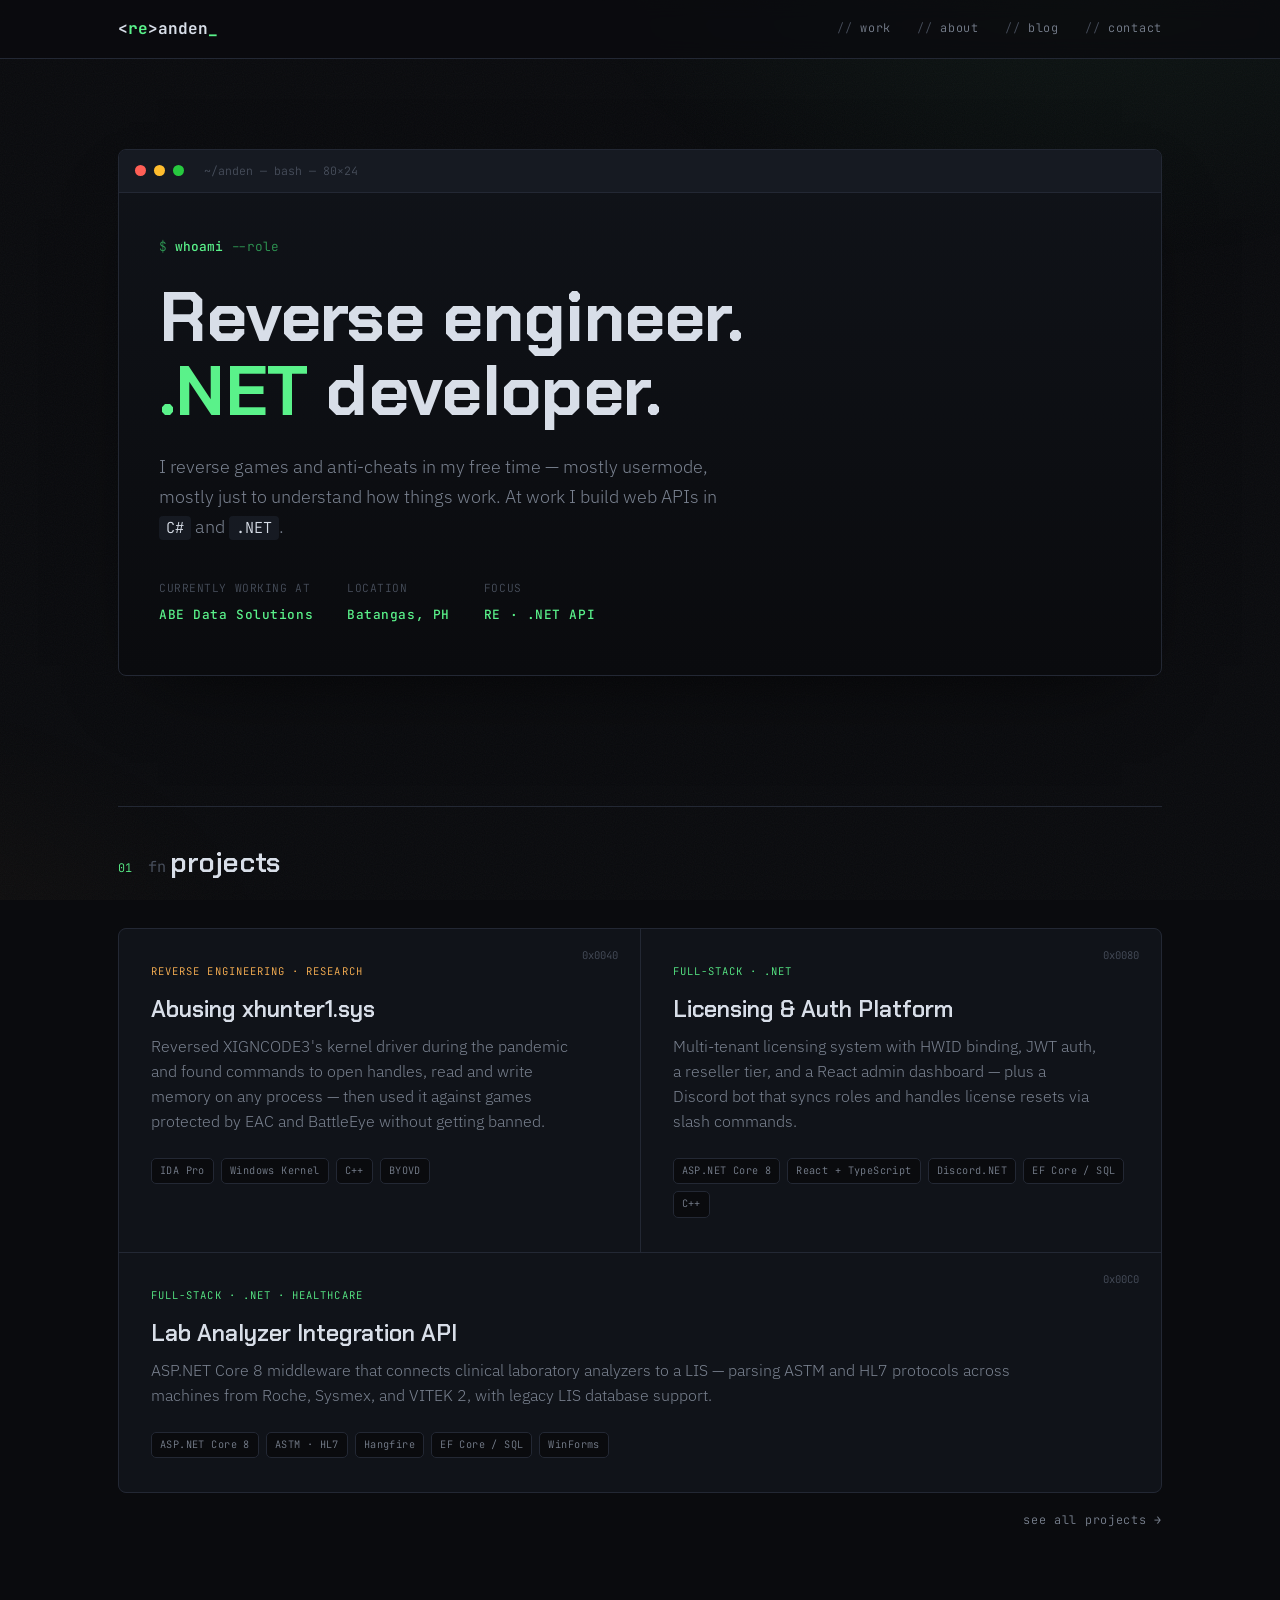
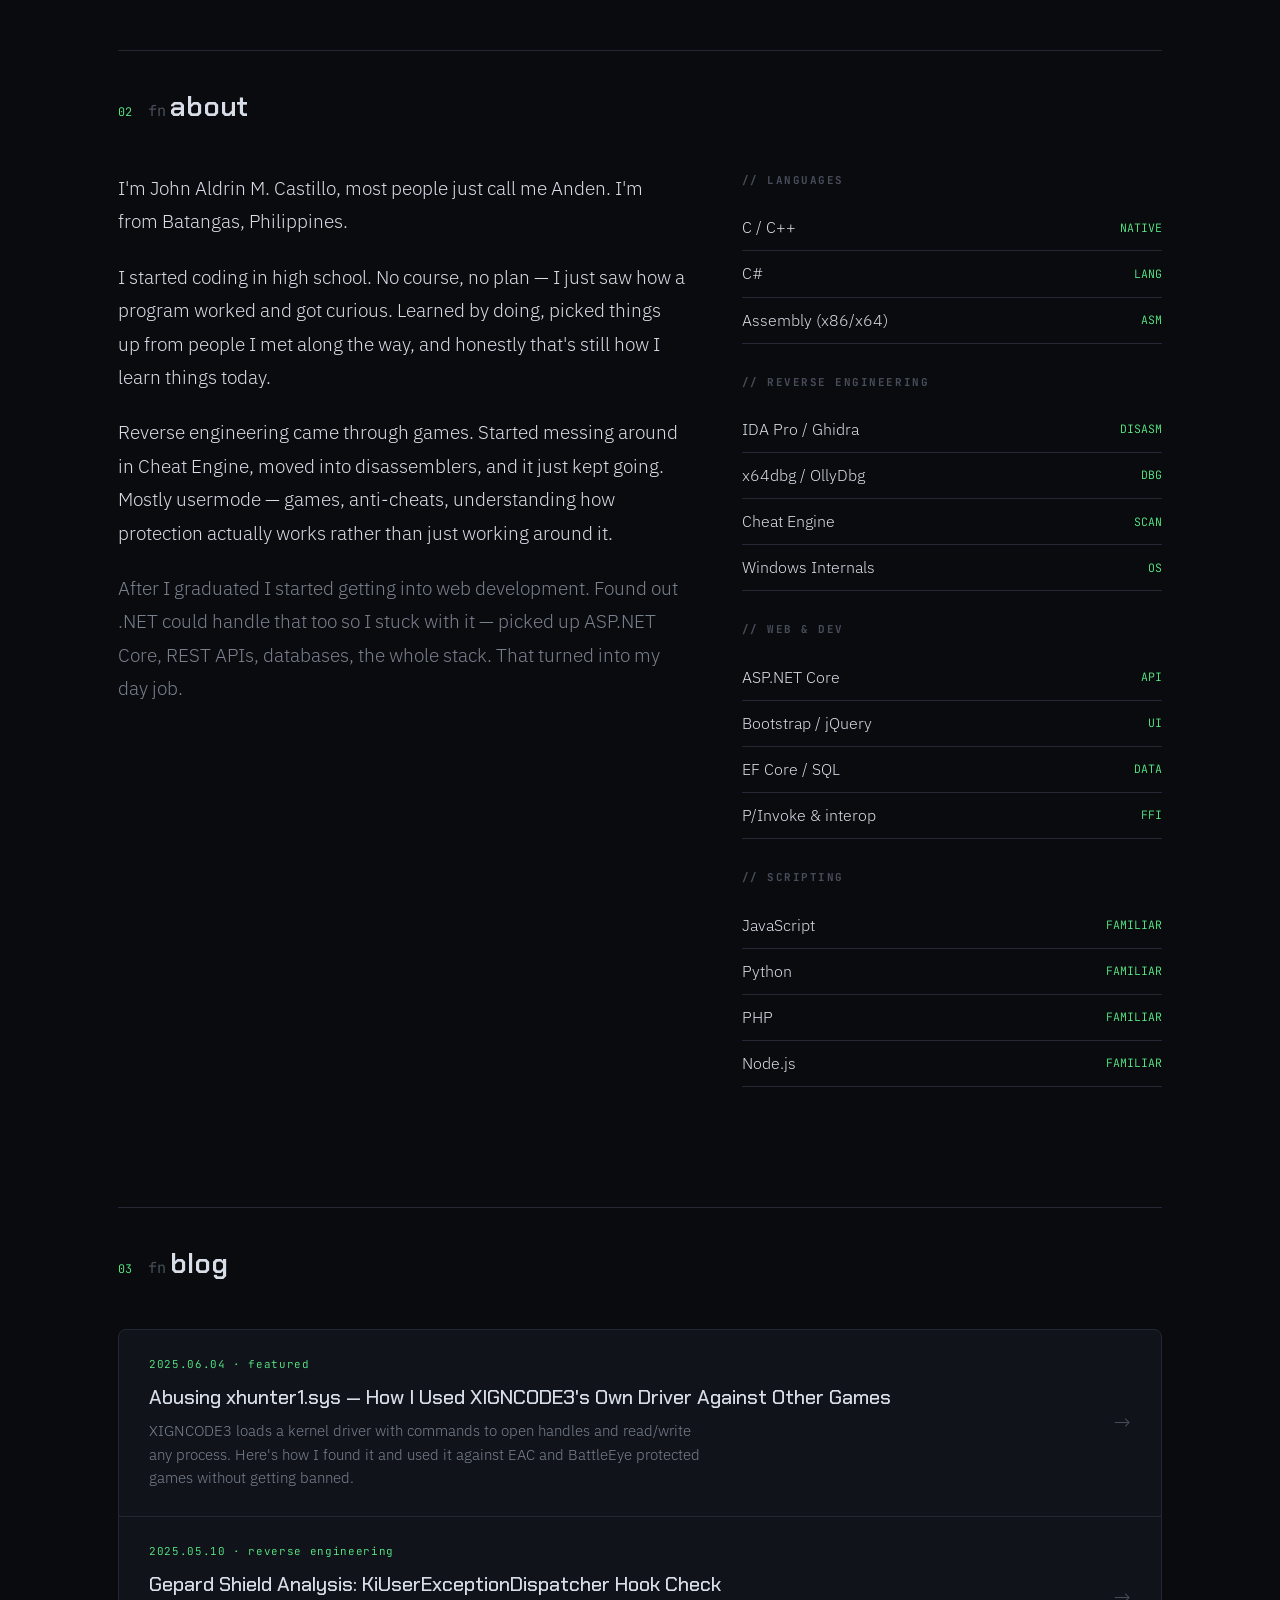
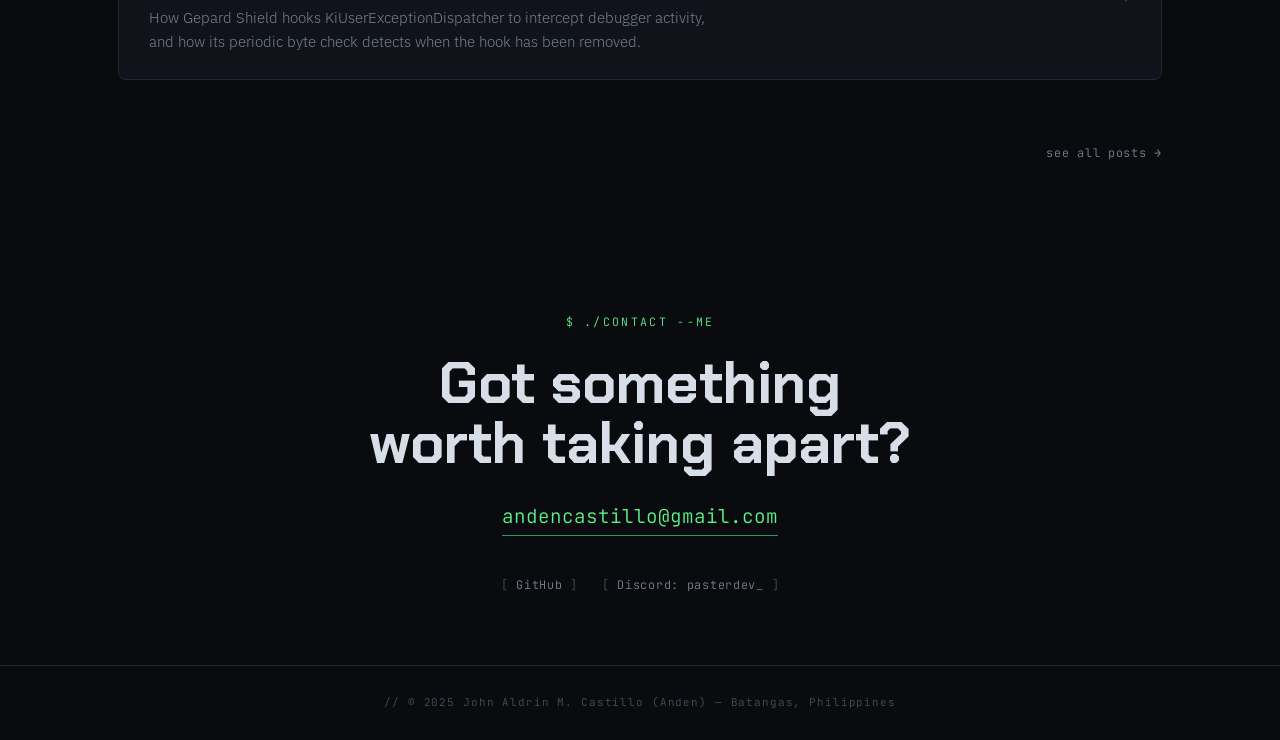
==== commit ae60fc76: "latest" ====
--- a/index.html
+++ b/index.html
@@ -19,7 +19,7 @@
     <div class="nav-links">
       <a href="#work">work</a>
       <a href="#about">about</a>
-      <a href="#journal">journal</a>
+      <a href="#blog">blog</a>
       <a href="#contact">contact</a>
     </div>
   </div>
@@ -38,9 +38,9 @@
         <h1 class="hero-title">Reverse engineer.<br><em>.NET</em> developer.</h1>
         <p class="hero-sub">I reverse games and anti-cheats in my free time — mostly usermode, mostly just to understand how things work. At work I build web APIs in <code>C#</code> and <code>.NET</code>.</p>
         <div class="meta-row">
-          <div>STATUS<b>ABE Data Solutions</b></div>
+          <div>CURRENTLY WORKING AT<b>ABE Data Solutions</b></div>
           <div>LOCATION<b>Batangas, PH</b></div>
-          <div>FOCUS<b>RE · .NET · Kernel</b></div>
+          <div>FOCUS<b>RE · .NET API</b></div>
         </div>
       </div>
     </div>
@@ -53,9 +53,9 @@
   <div class="wrap">
     <div class="sec-head">
       <span class="sec-num">01</span>
-      <h2 class="sec-title"><b>fn</b>selected_work</h2>
-    </div>
-    <div class="work" style="grid-template-columns:1fr">
+      <h2 class="sec-title"><b>fn</b>projects</h2>
+    </div>
+    <div class="work">
       <a class="card" href="blog/xhunter1.html">
         <span class="addr">0x0040</span>
         <div class="card-tag amber">Reverse Engineering · Research</div>
@@ -68,6 +68,35 @@
           <span class="chip">BYOVD</span>
         </div>
       </a>
+      <a class="card" href="blog/licensing-platform.html">
+        <span class="addr">0x0080</span>
+        <div class="card-tag">Full-Stack · .NET</div>
+        <h3 class="card-title">Licensing &amp; Auth Platform</h3>
+        <p class="card-desc">Multi-tenant licensing system with HWID binding, JWT auth, a reseller tier, and a React admin dashboard — plus a Discord bot that syncs roles and handles license resets via slash commands.</p>
+        <div class="stack-line">
+          <span class="chip">ASP.NET Core 8</span>
+          <span class="chip">React + TypeScript</span>
+          <span class="chip">Discord.NET</span>
+          <span class="chip">EF Core / SQL</span>
+          <span class="chip">C++</span>
+        </div>
+      </a>
+      <a class="card" href="blog/machine-interface.html">
+        <span class="addr">0x00C0</span>
+        <div class="card-tag">Full-Stack · .NET · Healthcare</div>
+        <h3 class="card-title">Lab Analyzer Integration API</h3>
+        <p class="card-desc">ASP.NET Core 8 middleware that connects clinical laboratory analyzers to a LIS — parsing ASTM and HL7 protocols across machines from Roche, Sysmex, and VITEK 2, with legacy LIS database support.</p>
+        <div class="stack-line">
+          <span class="chip">ASP.NET Core 8</span>
+          <span class="chip">ASTM · HL7</span>
+          <span class="chip">Hangfire</span>
+          <span class="chip">EF Core / SQL</span>
+          <span class="chip">WinForms</span>
+        </div>
+      </a>
+    </div>
+    <div class="see-all-row">
+      <a class="see-all" href="projects.html">see all projects →</a>
     </div>
   </div>
 </section>
@@ -87,20 +116,32 @@
         <p>After I graduated I started getting into web development. Found out .NET could handle that too so I stuck with it — picked up ASP.NET Core, REST APIs, databases, the whole stack. That turned into my day job.</p>
       </div>
       <div class="stack">
+        <h4>// languages</h4>
+        <ul>
+          <li>C / C++ <span>NATIVE</span></li>
+          <li>C# <span>LANG</span></li>
+          <li>Assembly (x86/x64) <span>ASM</span></li>
+        </ul>
         <h4>// reverse engineering</h4>
         <ul>
+          <li>IDA Pro / Ghidra <span>DISASM</span></li>
           <li>x64dbg / OllyDbg <span>DBG</span></li>
-          <li>IDA Pro / Ghidra <span>DISASM</span></li>
           <li>Cheat Engine <span>SCAN</span></li>
           <li>Windows Internals <span>OS</span></li>
         </ul>
-        <h4>// .net &amp; dev</h4>
-        <ul>
-          <li>C# <span>LANG</span></li>
+        <h4>// web &amp; dev</h4>
+        <ul>
           <li>ASP.NET Core <span>API</span></li>
+          <li>Bootstrap / jQuery <span>UI</span></li>
           <li>EF Core / SQL <span>DATA</span></li>
-          <li>P/Invoke &amp; interop <span>NATIVE</span></li>
-          <li>WPF / overlays <span>UI</span></li>
+          <li>P/Invoke &amp; interop <span>FFI</span></li>
+        </ul>
+        <h4>// scripting</h4>
+        <ul>
+          <li>JavaScript <span>FAMILIAR</span></li>
+          <li>Python <span>FAMILIAR</span></li>
+          <li>PHP <span>FAMILIAR</span></li>
+          <li>Node.js <span>FAMILIAR</span></li>
         </ul>
       </div>
     </div>
@@ -108,11 +149,11 @@
 </section>
 
 <!-- ===================== JOURNAL ===================== -->
-<section id="journal">
+<section id="blog">
   <div class="wrap">
     <div class="sec-head">
       <span class="sec-num">03</span>
-      <h2 class="sec-title"><b>fn</b>journal</h2>
+      <h2 class="sec-title"><b>fn</b>blog</h2>
     </div>
 
     <!-- recent posts list -->
@@ -125,6 +166,17 @@
         </div>
         <span class="arrow">→</span>
       </a>
+      <a class="post-row" href="blog/gepard-shield.html">
+        <div>
+          <div class="pdate">2025.05.10 · reverse engineering</div>
+          <h3>Gepard Shield Analysis: KiUserExceptionDispatcher Hook Check</h3>
+          <p>How Gepard Shield hooks KiUserExceptionDispatcher to intercept debugger activity, and how its periodic byte check detects when the hook has been removed.</p>
+        </div>
+        <span class="arrow">→</span>
+      </a>
+    </div>
+    <div class="see-all-row">
+      <a class="see-all" href="blog/index.html">see all posts →</a>
     </div>
   </div>
 </section>
--- a/style.css
+++ b/style.css
@@ -68,6 +68,7 @@
 
 /* projects */
 .work{display:grid;grid-template-columns:repeat(2,1fr);gap:1px;background:var(--line);border:1px solid var(--line);border-radius:8px;overflow:hidden}
+.work > *:last-child:nth-child(odd){grid-column:span 2}
 @media(max-width:720px){.work{grid-template-columns:1fr}}
 .card{background:var(--bg-soft);padding:34px 32px;transition:background .3s;position:relative;overflow:hidden;text-decoration:none;display:block}
 .card:hover{background:var(--surface)}
@@ -130,6 +131,11 @@
 .back-link{display:inline-flex;align-items:center;gap:8px;font-family:var(--mono);font-size:.74rem;color:var(--muted);text-decoration:none;margin-bottom:48px;transition:color .25s}
 .back-link:hover{color:var(--accent)}
 
+/* see all link */
+.see-all-row{display:flex;justify-content:flex-end;margin-top:18px}
+.see-all{font-family:var(--mono);font-size:.74rem;letter-spacing:.06em;color:var(--muted);text-decoration:none;transition:color .25s}
+.see-all:hover{color:var(--accent)}
+
 /* contact */
 .contact{text-align:center;padding:90px 0 70px}
 .contact .eyebrow{font-family:var(--mono);font-size:.72rem;letter-spacing:.2em;text-transform:uppercase;color:var(--accent);margin-bottom:22px}
@@ -141,4 +147,12 @@
 .socials a::before{content:"[ ";color:var(--faint)}.socials a::after{content:" ]";color:var(--faint)}
 .socials a:hover{color:var(--accent)}
 
+/* copy button */
+.copy-btn{position:absolute;top:12px;right:14px;font-family:var(--mono);font-size:.64rem;letter-spacing:.06em;color:var(--faint);background:var(--surface);border:1px solid var(--line);border-radius:4px;padding:4px 10px;cursor:pointer;transition:color .2s,border-color .2s}
+.copy-btn:hover{color:var(--text);border-color:var(--muted)}
+.copy-btn.copied{color:var(--accent);border-color:var(--accent-dim)}
+
+/* post footer */
+.post-footer{margin-top:64px;padding-top:32px;border-top:1px solid var(--line)}
+
 footer{border-top:1px solid var(--line);padding:28px 0;text-align:center;font-family:var(--mono);font-size:.68rem;letter-spacing:.08em;color:var(--faint);position:relative;z-index:1}
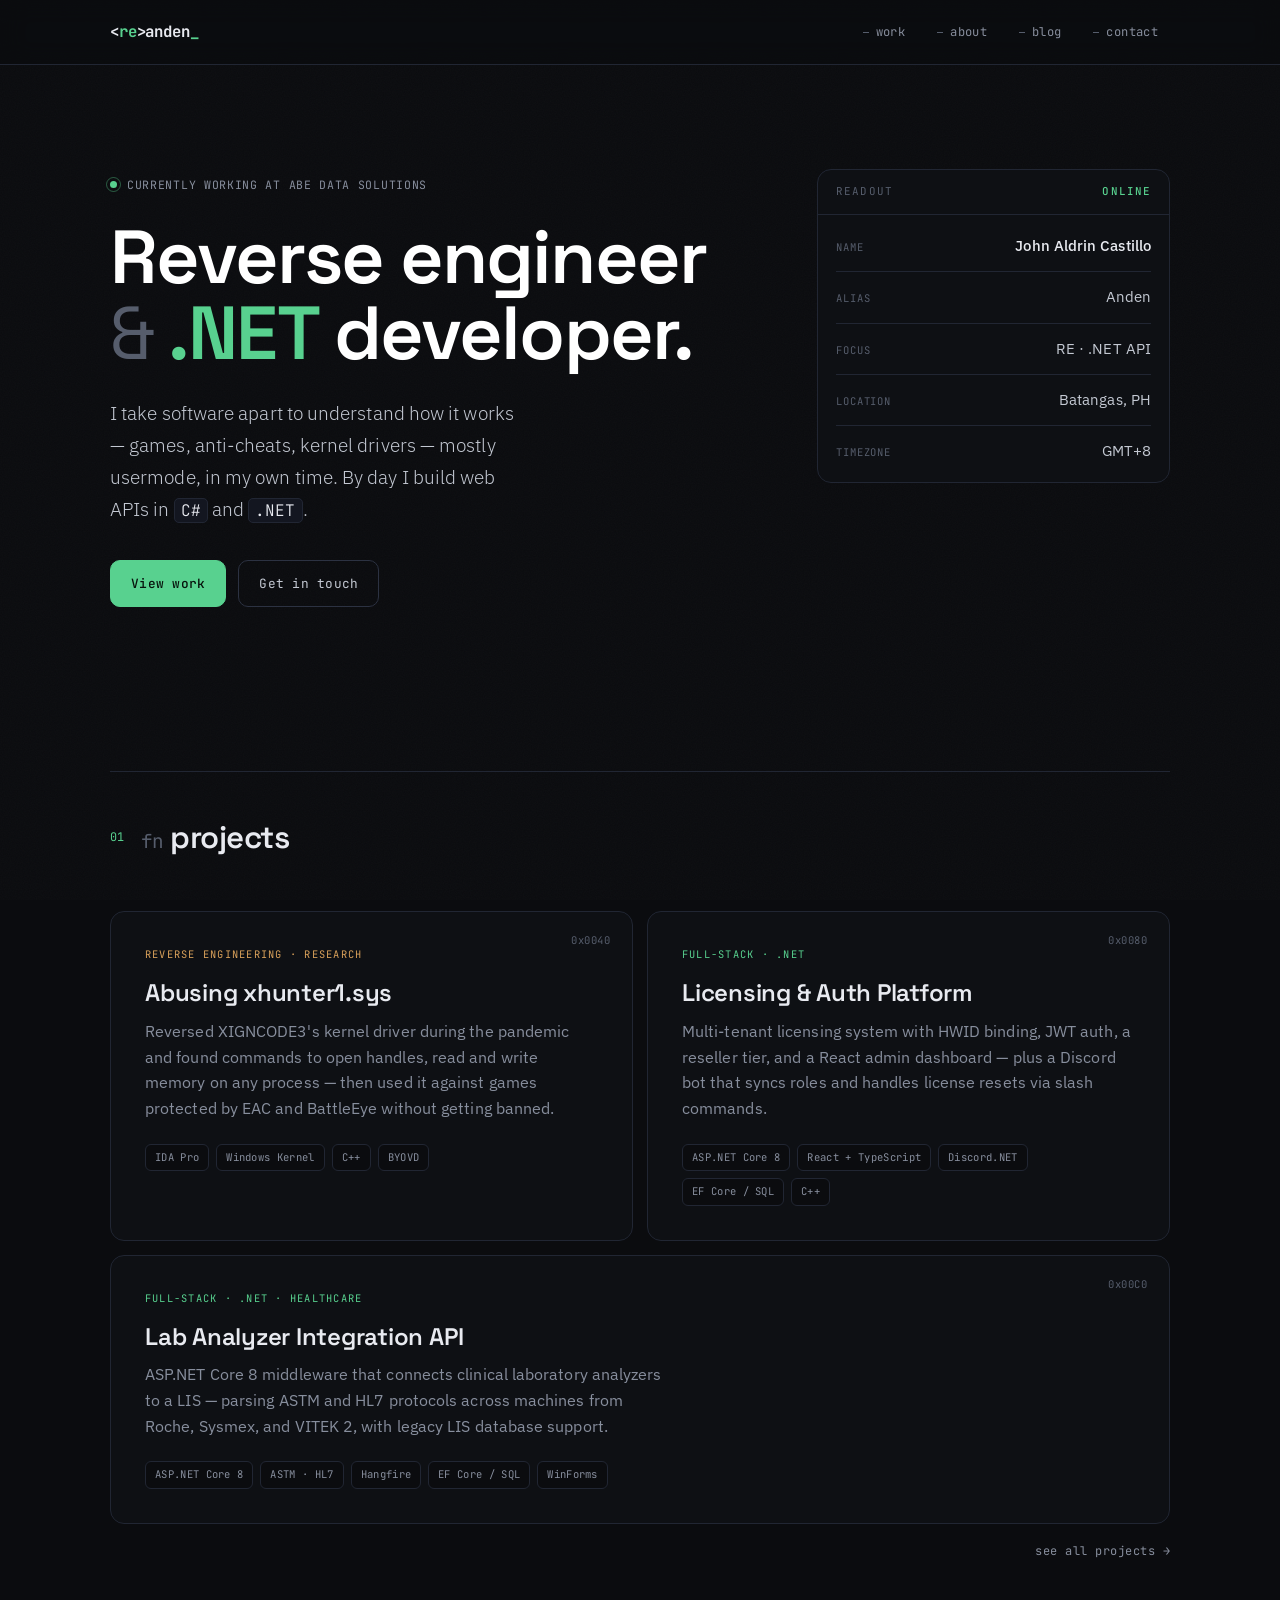
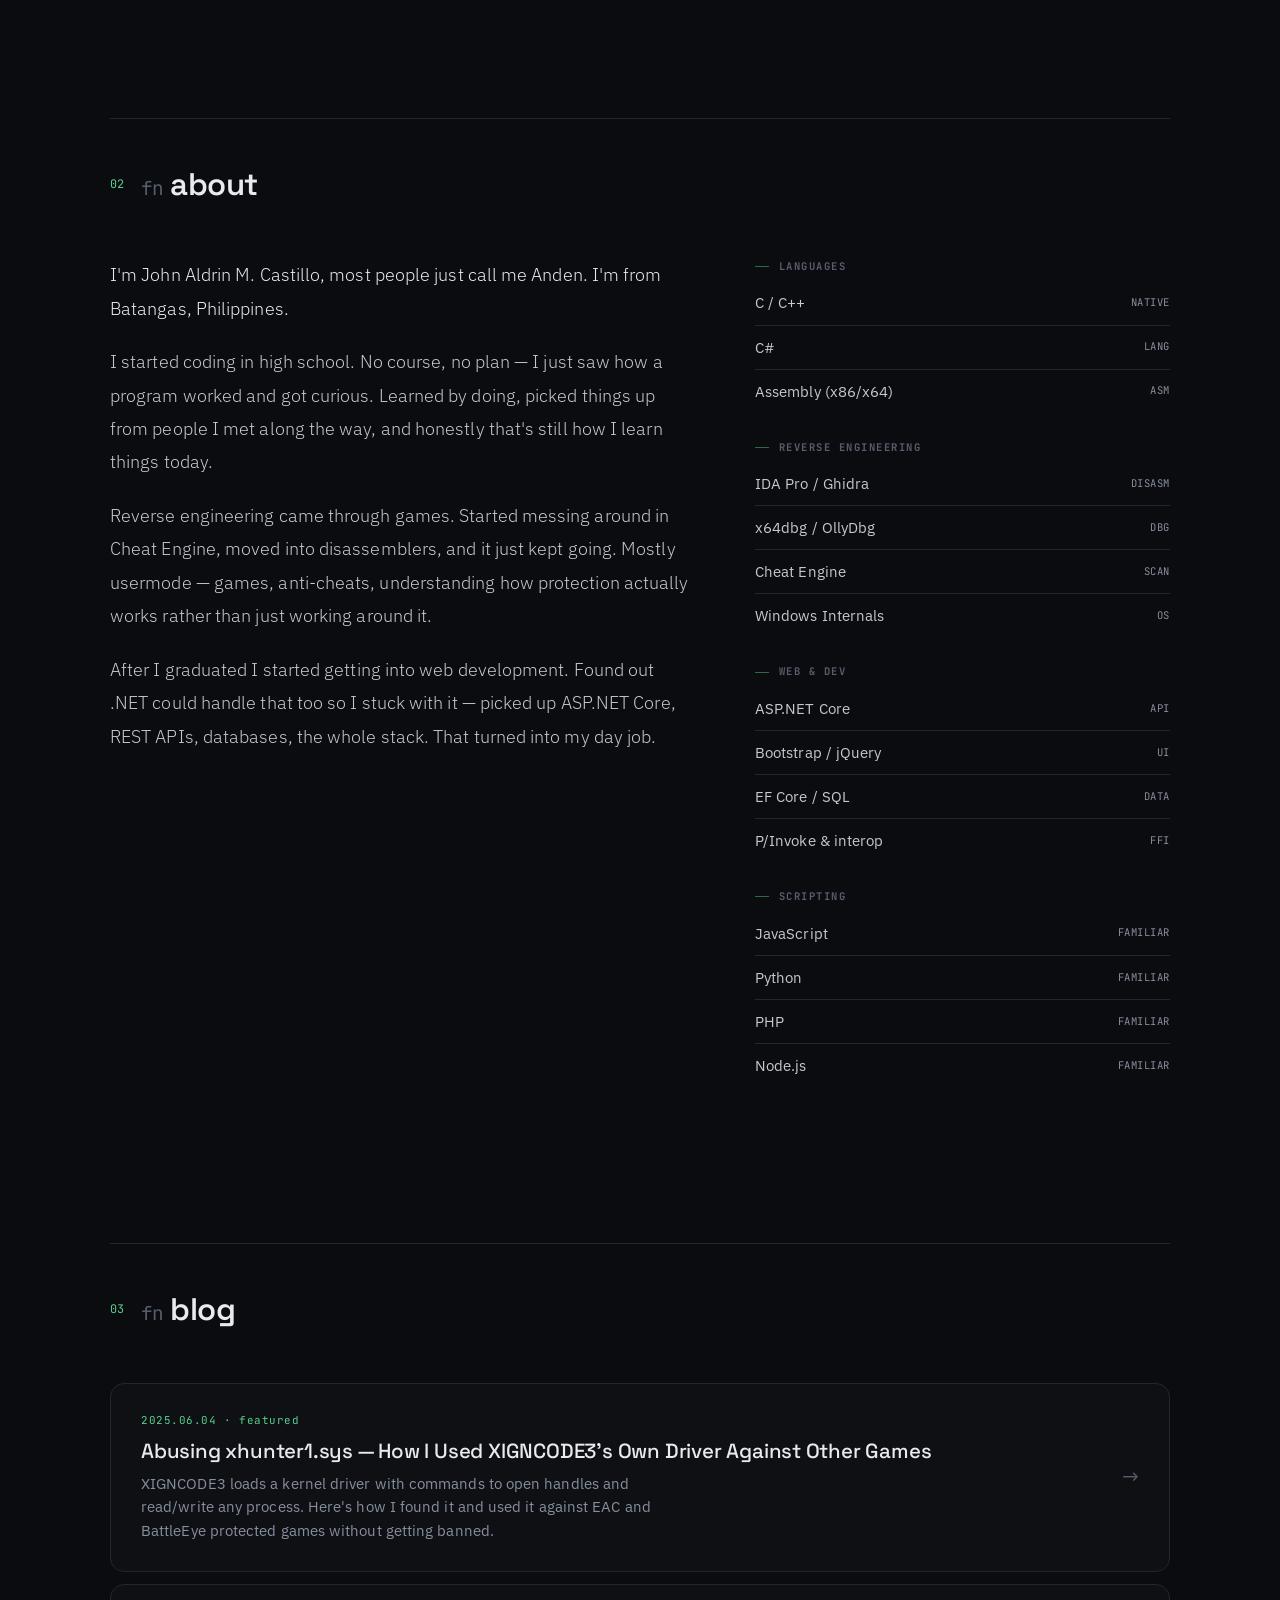
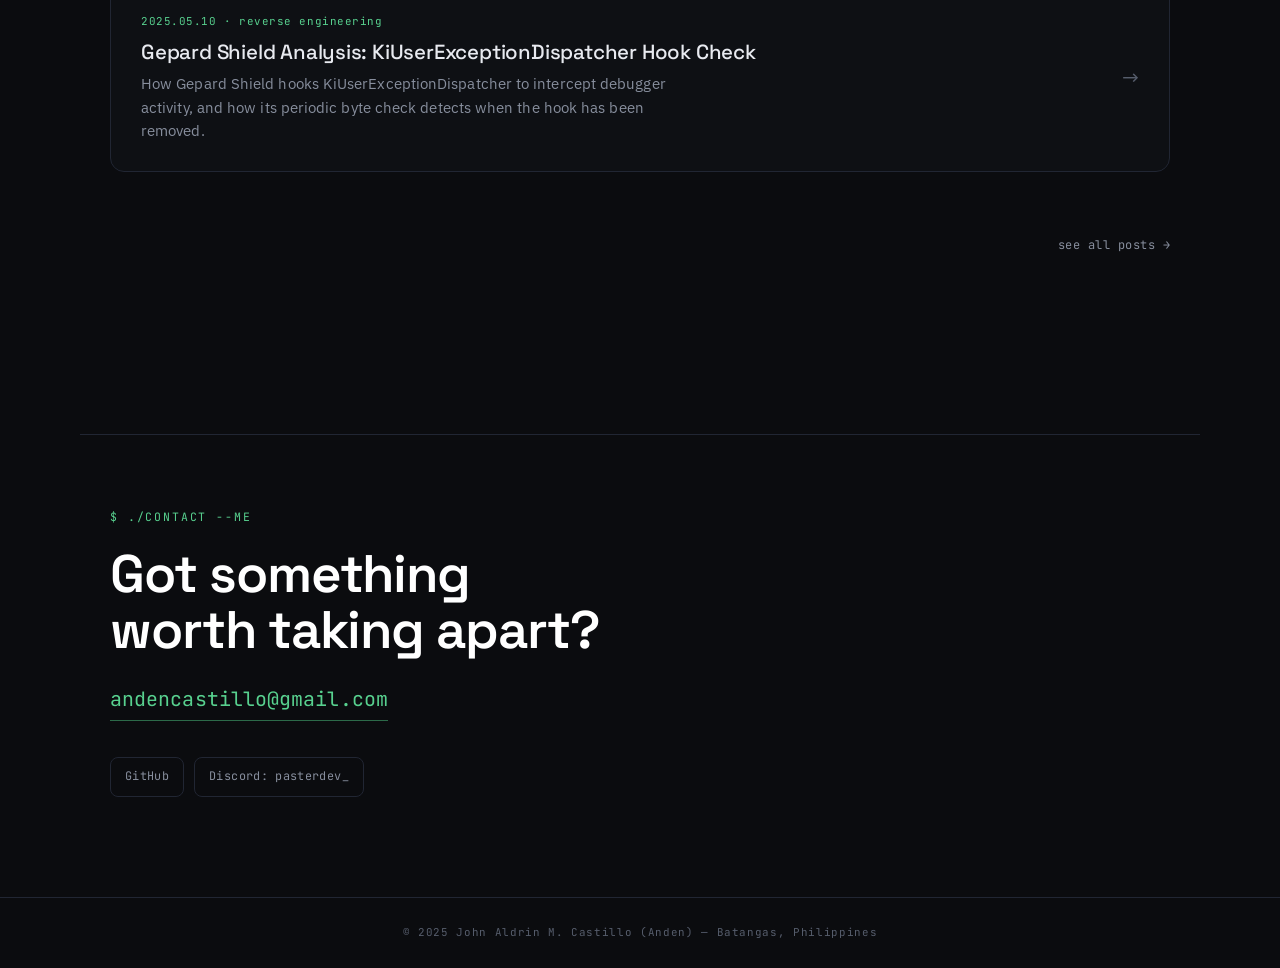
==== commit 8a4289b9: "Redesign site: refined editorial UI, responsive nav, cleanup - Replace terminal-window hero with edi" ====
--- a/index.html
+++ b/index.html
@@ -6,7 +6,8 @@
 <title>Anden — Reverse Engineer &amp; .NET Developer</title>
 <link rel="preconnect" href="https://fonts.googleapis.com">
 <link rel="preconnect" href="https://fonts.gstatic.com" crossorigin>
-<link href="https://fonts.googleapis.com/css2?family=Chakra+Petch:wght@400;500;600;700&family=IBM+Plex+Sans:wght@300;400;500&family=JetBrains+Mono:wght@400;500;700&display=swap" rel="stylesheet">
+<meta name="description" content="Anden (John Aldrin Castillo) — reverse engineer and .NET developer from Batangas, Philippines. Usermode RE, anti-cheat research, and ASP.NET Core web APIs.">
+<link href="https://fonts.googleapis.com/css2?family=IBM+Plex+Sans:wght@300;400;500;600&family=JetBrains+Mono:wght@400;500;600;700&family=Space+Grotesk:wght@400;500;600;700&display=swap" rel="stylesheet">
 <link rel="stylesheet" href="style.css">
 </head>
 <body>
@@ -15,40 +16,43 @@
 
 <nav>
   <div class="nav-inner">
-    <div class="logo">&lt;<span class="br">re</span>&gt;anden<span class="cur">_</span></div>
+    <a class="logo" href="#top">&lt;<span class="br">re</span>&gt;anden<span class="cur">_</span></a>
     <div class="nav-links">
       <a href="#work">work</a>
       <a href="#about">about</a>
       <a href="#blog">blog</a>
       <a href="#contact">contact</a>
     </div>
+    <button class="nav-toggle" aria-label="Toggle menu" aria-expanded="false" aria-controls="nav-links">
+      <span></span><span></span>
+    </button>
   </div>
 </nav>
 
-<!-- ===================== HERO ===================== -->
-<header>
-  <div class="wrap">
-    <div class="term-card fade d1">
-      <div class="term-bar">
-        <i></i><i></i><i></i>
-        <span class="path">~/anden — bash — 80×24</span>
+<header class="hero" id="top">
+  <div class="wrap hero-grid">
+    <div class="hero-lead fade d1">
+      <p class="kicker"><span class="dot-live"></span>Currently working at ABE Data Solutions</p>
+      <h1 class="hero-title">Reverse&nbsp;engineer<br><span class="amp">&amp;</span> <em>.NET</em> developer.</h1>
+      <p class="hero-sub">I take software apart to understand how it works — games, anti-cheats, kernel drivers — mostly usermode, in my own time. By day I build web APIs in <code>C#</code> and <code>.NET</code>.</p>
+      <div class="hero-cta">
+        <a class="btn primary" href="#work">View work</a>
+        <a class="btn ghost" href="#contact">Get in touch</a>
       </div>
-      <div class="term-body">
-        <div class="prompt">$ <b>whoami</b> --role</div>
-        <h1 class="hero-title">Reverse engineer.<br><em>.NET</em> developer.</h1>
-        <p class="hero-sub">I reverse games and anti-cheats in my free time — mostly usermode, mostly just to understand how things work. At work I build web APIs in <code>C#</code> and <code>.NET</code>.</p>
-        <div class="meta-row">
-          <div>CURRENTLY WORKING AT<b>ABE Data Solutions</b></div>
-          <div>LOCATION<b>Batangas, PH</b></div>
-          <div>FOCUS<b>RE · .NET API</b></div>
-        </div>
-      </div>
-    </div>
+    </div>
+    <aside class="hero-spec fade d2" aria-label="Profile">
+      <div class="spec-head"><span>readout</span><b>online</b></div>
+      <dl>
+        <div><dt>Name</dt><dd><b>John Aldrin Castillo</b></dd></div>
+        <div><dt>Alias</dt><dd>Anden</dd></div>
+        <div><dt>Focus</dt><dd>RE&nbsp;·&nbsp;.NET&nbsp;API</dd></div>
+        <div><dt>Location</dt><dd>Batangas,&nbsp;PH</dd></div>
+        <div><dt>Timezone</dt><dd>GMT+8</dd></div>
+      </dl>
+    </aside>
   </div>
 </header>
 
-
-<!-- ===================== WORK ===================== -->
 <section id="work">
   <div class="wrap">
     <div class="sec-head">
@@ -56,7 +60,7 @@
       <h2 class="sec-title"><b>fn</b>projects</h2>
     </div>
     <div class="work">
-      <a class="card" href="blog/xhunter1.html">
+      <a class="card amber-edge" href="blog/xhunter1.html">
         <span class="addr">0x0040</span>
         <div class="card-tag amber">Reverse Engineering · Research</div>
         <h3 class="card-title">Abusing xhunter1.sys</h3>
@@ -101,7 +105,6 @@
   </div>
 </section>
 
-<!-- ===================== ABOUT ===================== -->
 <section id="about">
   <div class="wrap">
     <div class="sec-head">
@@ -116,27 +119,27 @@
         <p>After I graduated I started getting into web development. Found out .NET could handle that too so I stuck with it — picked up ASP.NET Core, REST APIs, databases, the whole stack. That turned into my day job.</p>
       </div>
       <div class="stack">
-        <h4>// languages</h4>
+        <h4>languages</h4>
         <ul>
           <li>C / C++ <span>NATIVE</span></li>
           <li>C# <span>LANG</span></li>
           <li>Assembly (x86/x64) <span>ASM</span></li>
         </ul>
-        <h4>// reverse engineering</h4>
+        <h4>reverse engineering</h4>
         <ul>
           <li>IDA Pro / Ghidra <span>DISASM</span></li>
           <li>x64dbg / OllyDbg <span>DBG</span></li>
           <li>Cheat Engine <span>SCAN</span></li>
           <li>Windows Internals <span>OS</span></li>
         </ul>
-        <h4>// web &amp; dev</h4>
+        <h4>web &amp; dev</h4>
         <ul>
           <li>ASP.NET Core <span>API</span></li>
           <li>Bootstrap / jQuery <span>UI</span></li>
           <li>EF Core / SQL <span>DATA</span></li>
           <li>P/Invoke &amp; interop <span>FFI</span></li>
         </ul>
-        <h4>// scripting</h4>
+        <h4>scripting</h4>
         <ul>
           <li>JavaScript <span>FAMILIAR</span></li>
           <li>Python <span>FAMILIAR</span></li>
@@ -148,7 +151,6 @@
   </div>
 </section>
 
-<!-- ===================== JOURNAL ===================== -->
 <section id="blog">
   <div class="wrap">
     <div class="sec-head">
@@ -156,7 +158,6 @@
       <h2 class="sec-title"><b>fn</b>blog</h2>
     </div>
 
-    <!-- recent posts list -->
     <div class="posts" style="margin-bottom:64px">
       <a class="post-row" href="blog/xhunter1.html">
         <div>
@@ -181,7 +182,6 @@
   </div>
 </section>
 
-<!-- ===================== CONTACT ===================== -->
 <section id="contact" class="contact">
   <div class="wrap">
     <div class="eyebrow">$ ./contact --me</div>
@@ -194,15 +194,9 @@
   </div>
 </section>
 
-<footer>// © 2025 John Aldrin M. Castillo (Anden) — Batangas, Philippines</footer>
-
-<script>
-  const bar = document.getElementById('progress');
-  window.addEventListener('scroll', () => {
-    const h = document.documentElement.scrollHeight - window.innerHeight;
-    bar.style.width = (window.scrollY / h * 100) + '%';
-  });
-</script>
+<footer>© 2025 John Aldrin M. Castillo (Anden) — Batangas, Philippines</footer>
+
+<script src="main.js"></script>
 
 </body>
 </html>
--- a/style.css
+++ b/style.css
@@ -1,158 +1,243 @@
 :root{
-  --bg:#0a0b0e;
-  --bg-soft:#101319;
-  --surface:#161a22;
-  --surface-2:#1c212b;
-  --line:#232834;
-  --text:#d8dee8;
-  --muted:#79818f;
-  --faint:#474e5b;
-  --accent:#5af28a;
-  --accent-dim:#2f9a55;
-  --warn:#ffb454;
-  --mono:"JetBrains Mono",monospace;
-  --disp:"Chakra Petch",sans-serif;
-  --body:"IBM Plex Sans",system-ui,sans-serif;
-}
+  color-scheme: dark;
+
+  --bg:        #0b0c0f;
+  --bg-2:      #0e1014;
+  --panel:     #131620;
+  --panel-2:   #171b26;
+  --line:      #212633;
+  --line-2:    #2c3242;
+
+  --ink:       #e8eaf0;
+  --ink-soft:  #c3c8d2;
+  --muted:     #878e9d;
+  --faint:     #565d6c;
+
+  --accent:    #58d18f;
+  --accent-dim:#2c6a49;
+  --accent-ink:#07130c;
+  --amber:     #d8a05a;
+  --amber-dim: #6a5330;
+
+  --mono:  "JetBrains Mono", ui-monospace, "SF Mono", Menlo, monospace;
+  --disp:  "Space Grotesk", system-ui, sans-serif;
+  --body:  "IBM Plex Sans", system-ui, sans-serif;
+
+  --wrap: 1120px;
+  --pad: clamp(20px, 5vw, 30px);
+  --radius: 14px;
+  --radius-sm: 8px;
+}
+
 *{margin:0;padding:0;box-sizing:border-box}
-html{scroll-behavior:smooth}
-body{background:var(--bg);color:var(--text);font-family:var(--body);font-weight:300;line-height:1.6;-webkit-font-smoothing:antialiased;overflow-x:hidden}
-body::before{content:"";position:fixed;inset:0;z-index:0;pointer-events:none;
-  background:radial-gradient(900px 600px at 85% -10%, rgba(90,242,138,.06), transparent 60%),radial-gradient(700px 500px at -10% 110%, rgba(255,180,84,.04), transparent 60%)}
-body::after{content:"";position:fixed;inset:0;z-index:0;pointer-events:none;opacity:.04;
-  background-image:url("data:image/svg+xml,%3Csvg xmlns='http://www.w3.org/2000/svg' width='120' height='120'%3E%3Cfilter id='n'%3E%3CfeTurbulence type='fractalNoise' baseFrequency='.9' numOctaves='2'/%3E%3C/filter%3E%3Crect width='100%25' height='100%25' filter='url(%23n)'/%3E%3C/svg%3E")}
-.progress{position:fixed;top:0;left:0;height:2px;width:0;background:var(--accent);z-index:60;box-shadow:0 0 8px var(--accent)}
-.wrap{position:relative;z-index:1;max-width:1100px;margin:0 auto;padding:0 28px}
-
-/* nav */
-nav{position:sticky;top:0;z-index:50;backdrop-filter:blur(10px);background:rgba(10,11,14,.72);border-bottom:1px solid var(--line)}
-.nav-inner{display:flex;align-items:center;justify-content:space-between;padding:16px 28px;max-width:1100px;margin:0 auto}
-.logo{font-family:var(--mono);font-weight:700;font-size:1rem;text-decoration:none}
+html{scroll-behavior:smooth;-webkit-text-size-adjust:100%}
+body{
+  background:var(--bg);
+  color:var(--ink);
+  font-family:var(--body);
+  font-weight:400;
+  line-height:1.65;
+  letter-spacing:.005em;
+  -webkit-font-smoothing:antialiased;
+  text-rendering:optimizeLegibility;
+  overflow-x:hidden;
+}
+
+body::after{
+  content:"";position:fixed;inset:0;z-index:0;pointer-events:none;opacity:.028;
+  background-image:url("data:image/svg+xml,%3Csvg xmlns='http://www.w3.org/2000/svg' width='140' height='140'%3E%3Cfilter id='n'%3E%3CfeTurbulence type='fractalNoise' baseFrequency='.85' numOctaves='2' stitchTiles='stitch'/%3E%3C/filter%3E%3Crect width='100%25' height='100%25' filter='url(%23n)'/%3E%3C/svg%3E");
+}
+
+::selection{background:rgba(88,209,143,.22);color:#fff}
+
+a{color:inherit}
+:focus-visible{outline:2px solid var(--accent);outline-offset:3px;border-radius:3px}
+
+.wrap{position:relative;z-index:1;max-width:var(--wrap);margin:0 auto;padding:0 var(--pad)}
+
+.progress{position:fixed;top:0;left:0;height:2px;width:0;background:var(--accent);z-index:60;transition:width .1s linear}
+
+nav{position:sticky;top:0;z-index:50;background:rgba(11,12,15,.78);backdrop-filter:saturate(140%) blur(12px);border-bottom:1px solid var(--line)}
+.nav-inner{display:flex;align-items:center;justify-content:space-between;gap:16px;max-width:var(--wrap);margin:0 auto;padding:15px var(--pad)}
+.logo{font-family:var(--mono);font-weight:700;font-size:.98rem;text-decoration:none;color:var(--ink);letter-spacing:-.01em}
 .logo .br{color:var(--accent)}
-.logo .cur{color:var(--accent);animation:blink 1.1s steps(1) infinite}
+.logo .cur{color:var(--accent);animation:blink 1.3s steps(1) infinite}
 @keyframes blink{50%{opacity:0}}
-.nav-links{display:flex;gap:26px;font-family:var(--mono);font-size:.74rem;letter-spacing:.06em}
-.nav-links a{color:var(--muted);text-decoration:none;transition:color .25s}
-.nav-links a::before{content:"// ";color:var(--faint)}
-.nav-links a:hover{color:var(--accent)}
-@media(max-width:680px){.nav-links{display:none}}
-
-/* hero */
-header{padding:90px 0 70px}
-.term-card{border:1px solid var(--line);border-radius:8px;background:linear-gradient(180deg,var(--bg-soft),var(--bg));overflow:hidden;box-shadow:0 30px 80px -40px rgba(0,0,0,.8)}
-.term-bar{display:flex;align-items:center;gap:8px;padding:12px 16px;border-bottom:1px solid var(--line);background:var(--surface)}
-.term-bar i{width:11px;height:11px;border-radius:50%;display:inline-block}
-.term-bar i:nth-child(1){background:#ff5f56}.term-bar i:nth-child(2){background:#ffbd2e}.term-bar i:nth-child(3){background:#27c93f}
-.term-bar .path{margin-left:12px;font-family:var(--mono);font-size:.72rem;color:var(--faint)}
-.term-body{padding:44px 40px 50px}
-@media(max-width:560px){.term-body{padding:32px 22px}}
-.prompt{font-family:var(--mono);font-size:.8rem;color:var(--accent-dim);margin-bottom:24px}
-.prompt b{color:var(--accent);font-weight:500}
-.hero-title{font-family:var(--disp);font-weight:700;font-size:clamp(2.3rem,7vw,4.4rem);line-height:1.04;letter-spacing:-.01em}
+
+.nav-links{display:flex;gap:8px;font-family:var(--mono);font-size:.76rem;letter-spacing:.03em}
+.nav-links a{color:var(--muted);text-decoration:none;padding:7px 12px;border-radius:7px;transition:color .2s,background .2s}
+.nav-links a::before{content:"";display:inline-block;width:6px;height:1px;background:var(--faint);vertical-align:middle;margin-right:7px;transition:width .2s,background .2s}
+.nav-links a:hover{color:var(--ink);background:var(--panel)}
+.nav-links a:hover::before{width:12px;background:var(--accent)}
+
+.nav-toggle{display:none;width:40px;height:36px;border:1px solid var(--line-2);border-radius:9px;background:var(--panel);cursor:pointer;position:relative;flex-shrink:0}
+.nav-toggle span{position:absolute;left:9px;right:9px;height:1.6px;background:var(--ink-soft);border-radius:2px;transition:transform .25s,opacity .2s}
+.nav-toggle span:nth-child(1){top:12px}
+.nav-toggle span:nth-child(2){bottom:12px}
+nav.open .nav-toggle span:nth-child(1){transform:translateY(5px) rotate(45deg)}
+nav.open .nav-toggle span:nth-child(2){transform:translateY(-5px) rotate(-45deg)}
+
+@media(max-width:680px){
+  .nav-toggle{display:block}
+  .nav-links{
+    position:absolute;top:100%;left:0;right:0;
+    flex-direction:column;gap:2px;
+    padding:10px var(--pad) 16px;
+    background:rgba(11,12,15,.97);backdrop-filter:blur(12px);
+    border-bottom:1px solid var(--line);
+    transform:translateY(-8px);opacity:0;pointer-events:none;transition:transform .22s,opacity .22s;
+  }
+  nav.open .nav-links{transform:none;opacity:1;pointer-events:auto}
+  .nav-links a{padding:12px 6px;font-size:.9rem;border-bottom:1px solid var(--line)}
+  .nav-links a:last-child{border-bottom:0}
+}
+
+.hero{padding:clamp(56px,9vw,104px) 0 clamp(48px,7vw,86px)}
+.hero-grid{display:grid;grid-template-columns:minmax(0,1.55fr) minmax(270px,.85fr);gap:clamp(34px,5vw,72px);align-items:start}
+@media(max-width:900px){.hero-grid{grid-template-columns:1fr;gap:40px}}
+
+.kicker{display:inline-flex;align-items:center;gap:10px;font-family:var(--mono);font-size:.72rem;letter-spacing:.06em;color:var(--muted);text-transform:uppercase;margin-bottom:26px}
+.dot-live{width:7px;height:7px;border-radius:50%;background:var(--accent);position:relative;flex-shrink:0}
+.dot-live::after{content:"";position:absolute;inset:-4px;border-radius:50%;border:1px solid var(--accent);opacity:.4;animation:ping 2.4s ease-out infinite}
+@keyframes ping{0%{transform:scale(.6);opacity:.5}80%,100%{transform:scale(1.5);opacity:0}}
+
+.hero-title{font-family:var(--disp);font-weight:600;font-size:clamp(2.5rem,6.6vw,4.7rem);line-height:1.01;letter-spacing:-.025em;color:#fff}
 .hero-title em{font-style:normal;color:var(--accent)}
-.hero-sub{max-width:560px;margin-top:24px;font-size:1.1rem;color:var(--muted);line-height:1.7}
-.hero-sub code{font-family:var(--mono);color:var(--text);background:var(--surface);padding:2px 7px;border-radius:4px;font-size:.86em}
-.meta-row{display:flex;gap:34px;margin-top:38px;flex-wrap:wrap;font-family:var(--mono);font-size:.7rem;letter-spacing:.05em;color:var(--faint)}
-.meta-row b{display:block;color:var(--accent);font-weight:500;margin-top:7px;font-size:.8rem}
-
-.fade{opacity:0;transform:translateY(22px);animation:rise .85s cubic-bezier(.2,.7,.2,1) forwards}
+.hero-title .amp{color:var(--faint);font-weight:400}
+.hero-sub{max-width:38ch;margin-top:26px;font-size:clamp(1.02rem,1.6vw,1.16rem);color:var(--ink-soft);line-height:1.72;font-weight:300}
+.hero-sub code{font-family:var(--mono);font-size:.86em;color:var(--ink);background:var(--panel);border:1px solid var(--line);padding:1px 6px;border-radius:5px}
+
+.hero-cta{display:flex;flex-wrap:wrap;gap:12px;margin-top:34px}
+.btn{font-family:var(--mono);font-size:.8rem;letter-spacing:.02em;text-decoration:none;display:inline-flex;align-items:center;gap:9px;padding:12px 20px;border-radius:10px;border:1px solid var(--line-2);transition:transform .18s,border-color .2s,background .2s,color .2s}
+.btn:hover{transform:translateY(-2px)}
+.btn.primary{background:var(--accent);color:var(--accent-ink);border-color:var(--accent);font-weight:500}
+.btn.primary:hover{background:#69dc9d}
+.btn.ghost{background:transparent;color:var(--ink-soft)}
+.btn.ghost:hover{border-color:var(--muted);color:var(--ink)}
+
+.hero-spec{border:1px solid var(--line);border-radius:var(--radius);background:var(--bg-2);overflow:hidden}
+.spec-head{font-family:var(--mono);font-size:.68rem;letter-spacing:.1em;text-transform:uppercase;color:var(--faint);padding:13px 18px;border-bottom:1px solid var(--line);display:flex;justify-content:space-between}
+.spec-head b{color:var(--accent);font-weight:500}
+.hero-spec dl{padding:6px 18px}
+.hero-spec dl > div{display:flex;justify-content:space-between;align-items:baseline;gap:16px;padding:13px 0;border-bottom:1px solid var(--line)}
+.hero-spec dl > div:last-child{border-bottom:0}
+.hero-spec dt{font-family:var(--mono);font-size:.66rem;letter-spacing:.08em;text-transform:uppercase;color:var(--faint);flex-shrink:0}
+.hero-spec dd{font-size:.92rem;color:var(--ink-soft);text-align:right}
+.hero-spec dd b{color:var(--ink);font-weight:500}
+
+.fade{opacity:0;transform:translateY(16px);animation:rise .8s cubic-bezier(.2,.7,.2,1) forwards}
 @keyframes rise{to{opacity:1;transform:none}}
-.d1{animation-delay:.05s}.d2{animation-delay:.16s}.d3{animation-delay:.28s}.d4{animation-delay:.4s}
-
-/* section heads */
-section{padding:60px 0}
-.sec-head{display:flex;align-items:baseline;gap:16px;margin:0 0 42px;padding-top:34px;border-top:1px solid var(--line)}
-.sec-num{font-family:var(--mono);font-size:.74rem;color:var(--accent)}
-.sec-title{font-family:var(--disp);font-weight:600;font-size:1.75rem;letter-spacing:-.01em}
-.sec-title b{color:var(--faint);font-family:var(--mono);font-size:.95rem;font-weight:400;margin-right:5px}
-
-/* projects */
-.work{display:grid;grid-template-columns:repeat(2,1fr);gap:1px;background:var(--line);border:1px solid var(--line);border-radius:8px;overflow:hidden}
-.work > *:last-child:nth-child(odd){grid-column:span 2}
+.d1{animation-delay:.04s}.d2{animation-delay:.16s}.d3{animation-delay:.28s}
+
+section{padding:clamp(50px,7vw,78px) 0}
+.sec-head{display:flex;align-items:center;gap:16px;margin:0 0 clamp(30px,4vw,48px);padding-top:clamp(28px,4vw,40px);border-top:1px solid var(--line)}
+.sec-num{font-family:var(--mono);font-size:.74rem;color:var(--accent);letter-spacing:.04em}
+.sec-title{font-family:var(--disp);font-weight:600;font-size:clamp(1.5rem,3vw,1.95rem);letter-spacing:-.015em;color:var(--ink)}
+.sec-title b{color:var(--faint);font-family:var(--mono);font-size:.62em;font-weight:400;margin-right:6px}
+
+.work{display:grid;grid-template-columns:repeat(2,1fr);gap:14px}
+.work > *:last-child:nth-child(odd){grid-column:1 / -1}
 @media(max-width:720px){.work{grid-template-columns:1fr}}
-.card{background:var(--bg-soft);padding:34px 32px;transition:background .3s;position:relative;overflow:hidden;text-decoration:none;display:block}
-.card:hover{background:var(--surface)}
-.card .addr{font-family:var(--mono);font-size:.66rem;color:var(--faint);position:absolute;top:18px;right:22px}
-.card-tag{font-family:var(--mono);font-size:.66rem;letter-spacing:.1em;text-transform:uppercase;color:var(--accent);margin-bottom:16px}
-.card-tag.amber{color:var(--warn)}
-.card-title{font-family:var(--disp);font-weight:600;font-size:1.45rem;line-height:1.12;margin-bottom:12px;color:var(--text)}
-.card-desc{color:var(--muted);font-size:.98rem;max-width:94%}
-.stack-line{margin-top:24px;display:flex;flex-wrap:wrap;gap:7px}
-.chip{font-family:var(--mono);font-size:.64rem;letter-spacing:.04em;color:var(--muted);border:1px solid var(--line);border-radius:5px;padding:4px 8px;background:var(--bg)}
-
-/* about + stack */
-.about-grid{display:grid;grid-template-columns:1.35fr 1fr;gap:56px}
-@media(max-width:720px){.about-grid{grid-template-columns:1fr;gap:34px}}
-.about-body p{font-size:1.16rem;line-height:1.8;color:var(--text);margin-bottom:22px;font-weight:300}
-.about-body p:last-child{color:var(--muted)}
-.about-body code{font-family:var(--mono);color:var(--accent);background:var(--surface);padding:2px 7px;border-radius:4px;font-size:.84em}
-.stack h4{font-family:var(--mono);font-size:.68rem;letter-spacing:.14em;text-transform:uppercase;color:var(--faint);margin:0 0 16px}
-.stack h4:not(:first-child){margin-top:30px}
+
+.card{position:relative;display:flex;flex-direction:column;background:var(--bg-2);border:1px solid var(--line);border-radius:var(--radius);padding:clamp(24px,3vw,34px);text-decoration:none;overflow:hidden;transition:border-color .25s,background .25s,transform .25s}
+.card::before{content:"";position:absolute;left:0;top:0;bottom:0;width:2px;background:var(--accent);transform:scaleY(0);transform-origin:top;transition:transform .3s}
+.card.amber-edge::before{background:var(--amber)}
+.card:hover{border-color:var(--line-2);background:var(--panel);transform:translateY(-3px)}
+.card:hover::before{transform:scaleY(1)}
+.card .addr{font-family:var(--mono);font-size:.66rem;color:var(--faint);position:absolute;top:20px;right:22px;letter-spacing:.04em}
+.card-tag{font-family:var(--mono);font-size:.65rem;letter-spacing:.12em;text-transform:uppercase;color:var(--accent);margin-bottom:16px}
+.card-tag.amber{color:var(--amber)}
+.card-title{font-family:var(--disp);font-weight:600;font-size:clamp(1.25rem,2.2vw,1.5rem);line-height:1.14;margin-bottom:12px;color:var(--ink);letter-spacing:-.01em}
+.card-desc{color:var(--muted);font-size:.97rem;line-height:1.66;max-width:52ch}
+.stack-line{margin-top:22px;display:flex;flex-wrap:wrap;gap:7px}
+.chip{font-family:var(--mono);font-size:.66rem;letter-spacing:.03em;color:var(--muted);border:1px solid var(--line);border-radius:6px;padding:4px 9px;background:var(--bg);transition:border-color .2s,color .2s}
+.card:hover .chip{border-color:var(--line-2)}
+.card::after{content:"read →";position:absolute;right:22px;bottom:20px;font-family:var(--mono);font-size:.66rem;letter-spacing:.04em;color:var(--accent);opacity:0;transform:translateX(-6px);transition:opacity .25s,transform .25s}
+.card:hover::after{opacity:1;transform:none}
+
+.about-grid{display:grid;grid-template-columns:1.4fr 1fr;gap:clamp(36px,5vw,64px)}
+@media(max-width:760px){.about-grid{grid-template-columns:1fr;gap:36px}}
+.about-body p{font-size:clamp(1.04rem,1.5vw,1.15rem);line-height:1.82;color:var(--ink-soft);margin-bottom:20px;font-weight:300;max-width:60ch}
+.about-body p:first-child{color:var(--ink)}
+.about-body code{font-family:var(--mono);color:var(--accent);background:var(--panel);border:1px solid var(--line);padding:1px 6px;border-radius:5px;font-size:.84em}
+
+.stack h4{font-family:var(--mono);font-size:.66rem;letter-spacing:.14em;text-transform:uppercase;color:var(--faint);margin:0 0 6px;display:flex;align-items:center;gap:10px}
+.stack h4::before{content:"";width:14px;height:1px;background:var(--accent-dim)}
+.stack h4:not(:first-of-type){margin-top:26px}
 .stack ul{list-style:none}
-.stack li{padding:10px 0;border-bottom:1px solid var(--line);font-size:.98rem;display:flex;justify-content:space-between;align-items:center}
-.stack li span{color:var(--accent);font-family:var(--mono);font-size:.72rem}
-
-/* journal previews */
-.posts{display:grid;gap:1px;background:var(--line);border:1px solid var(--line);border-radius:8px;overflow:hidden}
-.post-row{background:var(--bg-soft);padding:26px 30px;display:flex;justify-content:space-between;align-items:center;gap:24px;text-decoration:none;transition:background .3s}
-.post-row:hover{background:var(--surface)}
-.post-row .pdate{font-family:var(--mono);font-size:.68rem;color:var(--accent);letter-spacing:.06em;margin-bottom:8px}
-.post-row h3{font-family:var(--disp);font-weight:500;font-size:1.25rem;color:var(--text)}
-.post-row p{color:var(--muted);font-size:.92rem;margin-top:6px;max-width:560px}
+.stack li{padding:9px 0;border-bottom:1px solid var(--line);font-size:.95rem;color:var(--ink-soft);display:flex;justify-content:space-between;align-items:center;gap:14px}
+.stack li:last-child{border-bottom:0}
+.stack li span{color:var(--muted);font-family:var(--mono);font-size:.66rem;letter-spacing:.05em;flex-shrink:0}
+
+.posts{display:grid;gap:12px}
+.post-row{background:var(--bg-2);border:1px solid var(--line);border-radius:var(--radius);padding:clamp(20px,2.6vw,28px) clamp(22px,3vw,30px);display:flex;justify-content:space-between;align-items:center;gap:24px;text-decoration:none;transition:border-color .25s,background .25s,transform .2s}
+.post-row:hover{border-color:var(--line-2);background:var(--panel);transform:translateY(-2px)}
+.post-row .pdate{font-family:var(--mono);font-size:.68rem;color:var(--accent);letter-spacing:.05em;margin-bottom:9px}
+.post-row h3{font-family:var(--disp);font-weight:500;font-size:clamp(1.1rem,2vw,1.28rem);color:var(--ink);line-height:1.25;letter-spacing:-.01em}
+.post-row p{color:var(--muted);font-size:.92rem;margin-top:7px;max-width:62ch;line-height:1.6}
 .post-row .arrow{color:var(--faint);font-size:1.3rem;transition:color .3s,transform .3s;flex-shrink:0}
 .post-row:hover .arrow{color:var(--accent);transform:translateX(4px)}
-
-/* article */
-.article{max-width:720px;margin:0 auto;padding-top:14px}
-.post-meta{font-family:var(--mono);font-size:.7rem;letter-spacing:.12em;text-transform:uppercase;color:var(--accent);margin-bottom:24px;display:flex;gap:14px;flex-wrap:wrap}
+@media(max-width:520px){.post-row{flex-direction:column;align-items:flex-start;gap:14px}.post-row .arrow{align-self:flex-end;margin-top:-10px}}
+
+.article{max-width:70ch;margin:0 auto;padding-top:8px}
+.post-meta{font-family:var(--mono);font-size:.7rem;letter-spacing:.1em;text-transform:uppercase;color:var(--accent);margin-bottom:22px;display:flex;gap:12px;flex-wrap:wrap;align-items:center}
 .post-meta .dot,.post-meta .read{color:var(--faint)}
-.article h1{font-family:var(--disp);font-weight:700;font-size:clamp(2rem,5.5vw,3.1rem);line-height:1.08;letter-spacing:-.01em}
+.article h1{font-family:var(--disp);font-weight:600;font-size:clamp(1.9rem,5vw,3rem);line-height:1.08;letter-spacing:-.02em;color:#fff}
 .article h1 em{font-style:normal;color:var(--accent)}
-.dek{margin-top:22px;font-size:1.2rem;line-height:1.6;color:var(--muted)}
-.byline{display:flex;align-items:center;gap:13px;margin-top:34px;padding:26px 0;border-top:1px solid var(--line);border-bottom:1px solid var(--line)}
-.avatar{width:40px;height:40px;border-radius:8px;background:linear-gradient(135deg,var(--accent),var(--accent-dim));flex-shrink:0;display:flex;align-items:center;justify-content:center;font-family:var(--mono);font-weight:700;color:var(--bg);font-size:.9rem}
-.byline .who{font-family:var(--disp);font-weight:500;font-size:.98rem}
-.byline .role{font-size:.86rem;color:var(--faint)}
-.abody{padding:42px 0 10px}
-.abody p{font-size:1.14rem;line-height:1.85;margin-bottom:26px;color:#cdd4de;font-weight:300}
-.abody p:first-of-type::first-letter{font-family:var(--disp);font-weight:700;float:left;font-size:3.8rem;line-height:.78;padding:6px 12px 0 0;color:var(--accent)}
-.abody h2{font-family:var(--disp);font-weight:600;font-size:1.6rem;margin:48px 0 18px;line-height:1.15}
-.abody h2::before{content:"# ";color:var(--faint);font-family:var(--mono)}
-.abody a{color:var(--accent);text-decoration:none;border-bottom:1px solid var(--accent-dim)}
-.abody ul{margin:0 0 26px 20px}
-.abody li{font-size:1.1rem;line-height:1.8;margin-bottom:10px;color:#cdd4de}
+.dek{margin-top:20px;font-size:clamp(1.08rem,1.8vw,1.24rem);line-height:1.6;color:var(--muted);font-weight:300}
+.byline{display:flex;align-items:center;gap:13px;margin-top:32px;padding:22px 0;border-top:1px solid var(--line);border-bottom:1px solid var(--line)}
+.avatar{width:42px;height:42px;border-radius:10px;background:var(--panel);border:1px solid var(--accent-dim);flex-shrink:0;display:flex;align-items:center;justify-content:center;font-family:var(--mono);font-weight:700;color:var(--accent);font-size:.86rem}
+.byline .who{font-family:var(--disp);font-weight:500;font-size:.98rem;color:var(--ink)}
+.byline .role{font-size:.85rem;color:var(--faint)}
+
+.abody{padding:38px 0 10px}
+.abody p{font-size:1.09rem;line-height:1.85;margin-bottom:24px;color:var(--ink-soft);font-weight:300}
+.abody p:first-of-type::first-letter{font-family:var(--disp);font-weight:600;float:left;font-size:3.4rem;line-height:.82;padding:6px 14px 0 0;color:var(--accent)}
+.abody h2{font-family:var(--disp);font-weight:600;font-size:clamp(1.4rem,3vw,1.65rem);margin:44px 0 16px;line-height:1.18;color:var(--ink);letter-spacing:-.01em}
+.abody h2::before{content:"# ";color:var(--faint);font-family:var(--mono);font-weight:400}
+.abody a{color:var(--accent);text-decoration:none;border-bottom:1px solid var(--accent-dim);transition:border-color .2s}
+.abody a:hover{border-color:var(--accent)}
+.abody ul{margin:0 0 24px 18px}
+.abody li{font-size:1.06rem;line-height:1.8;margin-bottom:9px;color:var(--ink-soft)}
 .abody li::marker{color:var(--accent)}
-.abody code{font-family:var(--mono);font-size:.86em;background:var(--surface);padding:2px 7px;border-radius:4px;color:var(--accent)}
-blockquote{margin:38px 0;padding:6px 0 6px 26px;border-left:2px solid var(--accent);font-family:var(--disp);font-style:italic;font-size:1.4rem;line-height:1.5;color:var(--text)}
-pre{background:var(--bg-soft);border:1px solid var(--line);border-radius:8px;padding:20px 22px;overflow-x:auto;margin:32px 0;font-family:var(--mono);font-size:.84rem;line-height:1.75;color:#cdd4be}
-.note{display:flex;gap:14px;background:rgba(255,180,84,.06);border:1px solid rgba(255,180,84,.25);border-radius:8px;padding:18px 20px;margin:34px 0;font-size:.96rem;color:#e6dcc9}
-.note b{color:var(--warn);font-family:var(--mono);font-size:.72rem;letter-spacing:.1em;text-transform:uppercase;display:block;margin-bottom:6px}
-.divider{text-align:center;margin:54px 0;color:var(--faint);font-family:var(--mono);letter-spacing:.5em}
-.back-link{display:inline-flex;align-items:center;gap:8px;font-family:var(--mono);font-size:.74rem;color:var(--muted);text-decoration:none;margin-bottom:48px;transition:color .25s}
-.back-link:hover{color:var(--accent)}
-
-/* see all link */
+.abody code{font-family:var(--mono);font-size:.85em;background:var(--panel);border:1px solid var(--line);padding:1px 6px;border-radius:5px;color:var(--accent)}
+.abody code,.about-body code,.hero-sub code{overflow-wrap:anywhere}
+.abody p,.dek,.post-row p,.card-desc,.hero-sub{overflow-wrap:break-word}
+
+blockquote{margin:36px 0;padding:4px 0 4px 24px;border-left:2px solid var(--accent);font-family:var(--disp);font-style:italic;font-size:clamp(1.2rem,2.4vw,1.42rem);line-height:1.5;color:var(--ink)}
+
+pre{position:relative;background:var(--bg-2);border:1px solid var(--line);border-radius:var(--radius-sm);padding:20px 22px;overflow-x:auto;margin:30px 0;font-family:var(--mono);font-size:.85rem;line-height:1.75;color:#cfd6dd;-webkit-overflow-scrolling:touch}
+pre code{background:none;border:0;padding:0;color:inherit}
+
+.note{display:flex;gap:14px;background:rgba(216,160,90,.05);border:1px solid rgba(216,160,90,.22);border-left-width:2px;border-radius:var(--radius-sm);padding:18px 20px;margin:32px 0;font-size:.96rem;color:var(--ink-soft);line-height:1.65}
+.note b{color:var(--amber);font-family:var(--mono);font-size:.68rem;letter-spacing:.1em;text-transform:uppercase;display:block;margin-bottom:6px}
+.divider{text-align:center;margin:52px 0;color:var(--faint);font-family:var(--mono);letter-spacing:.5em}
+
+.back-link{display:inline-flex;align-items:center;gap:8px;font-family:var(--mono);font-size:.74rem;color:var(--muted);text-decoration:none;margin-bottom:40px;transition:color .25s,gap .2s}
+.back-link:hover{color:var(--accent);gap:12px}
+.post-footer{margin-top:56px;padding-top:30px;border-top:1px solid var(--line)}
+
+.copy-btn{position:absolute;top:10px;right:12px;font-family:var(--mono);font-size:.64rem;letter-spacing:.05em;color:var(--faint);background:var(--panel);border:1px solid var(--line);border-radius:6px;padding:4px 10px;cursor:pointer;transition:color .2s,border-color .2s}
+.copy-btn:hover{color:var(--ink);border-color:var(--muted)}
+.copy-btn.copied{color:var(--accent);border-color:var(--accent-dim)}
+
 .see-all-row{display:flex;justify-content:flex-end;margin-top:18px}
-.see-all{font-family:var(--mono);font-size:.74rem;letter-spacing:.06em;color:var(--muted);text-decoration:none;transition:color .25s}
-.see-all:hover{color:var(--accent)}
-
-/* contact */
-.contact{text-align:center;padding:90px 0 70px}
-.contact .eyebrow{font-family:var(--mono);font-size:.72rem;letter-spacing:.2em;text-transform:uppercase;color:var(--accent);margin-bottom:22px}
-.contact h2{font-family:var(--disp);font-weight:700;font-size:clamp(2rem,6vw,3.6rem);line-height:1.05}
-.contact a.mail{display:inline-block;margin-top:26px;font-family:var(--mono);font-size:1.2rem;color:var(--accent);text-decoration:none;border-bottom:1px solid var(--accent-dim);padding-bottom:4px;transition:opacity .25s}
-.contact a.mail:hover{opacity:.7}
-.socials{display:flex;gap:24px;justify-content:center;margin-top:40px;font-family:var(--mono);font-size:.74rem;letter-spacing:.06em}
-.socials a{color:var(--muted);text-decoration:none;transition:color .25s}
-.socials a::before{content:"[ ";color:var(--faint)}.socials a::after{content:" ]";color:var(--faint)}
-.socials a:hover{color:var(--accent)}
-
-/* copy button */
-.copy-btn{position:absolute;top:12px;right:14px;font-family:var(--mono);font-size:.64rem;letter-spacing:.06em;color:var(--faint);background:var(--surface);border:1px solid var(--line);border-radius:4px;padding:4px 10px;cursor:pointer;transition:color .2s,border-color .2s}
-.copy-btn:hover{color:var(--text);border-color:var(--muted)}
-.copy-btn.copied{color:var(--accent);border-color:var(--accent-dim)}
-
-/* post footer */
-.post-footer{margin-top:64px;padding-top:32px;border-top:1px solid var(--line)}
-
-footer{border-top:1px solid var(--line);padding:28px 0;text-align:center;font-family:var(--mono);font-size:.68rem;letter-spacing:.08em;color:var(--faint);position:relative;z-index:1}
+.see-all{font-family:var(--mono);font-size:.75rem;letter-spacing:.04em;color:var(--muted);text-decoration:none;display:inline-flex;gap:8px;transition:color .25s,gap .2s}
+.see-all:hover{color:var(--accent);gap:12px}
+
+.contact{padding:clamp(64px,9vw,100px) 0}
+.contact .wrap{border-top:1px solid var(--line);padding-top:clamp(44px,6vw,72px)}
+.contact .eyebrow{font-family:var(--mono);font-size:.72rem;letter-spacing:.16em;text-transform:uppercase;color:var(--accent);margin-bottom:20px}
+.contact h2{font-family:var(--disp);font-weight:600;font-size:clamp(2rem,5.4vw,3.3rem);line-height:1.06;letter-spacing:-.02em;color:#fff;max-width:16ch}
+.contact a.mail{display:inline-block;margin-top:26px;font-family:var(--mono);font-size:clamp(1rem,2.2vw,1.24rem);color:var(--accent);text-decoration:none;border-bottom:1px solid var(--accent-dim);padding-bottom:4px;transition:opacity .25s}
+.contact a.mail:hover{opacity:.72}
+.socials{display:flex;flex-wrap:wrap;gap:10px;margin-top:36px}
+.socials a{font-family:var(--mono);font-size:.74rem;letter-spacing:.03em;color:var(--muted);text-decoration:none;border:1px solid var(--line);border-radius:8px;padding:9px 14px;transition:color .25s,border-color .25s}
+.socials a:hover{color:var(--accent);border-color:var(--accent-dim)}
+
+footer{border-top:1px solid var(--line);padding:26px 0;text-align:center;font-family:var(--mono);font-size:.68rem;letter-spacing:.06em;color:var(--faint);position:relative;z-index:1}
+
+@media(prefers-reduced-motion:reduce){
+  *,*::before,*::after{animation-duration:.001ms!important;animation-iteration-count:1!important;transition-duration:.001ms!important;scroll-behavior:auto!important}
+  .fade{opacity:1;transform:none}
+}
